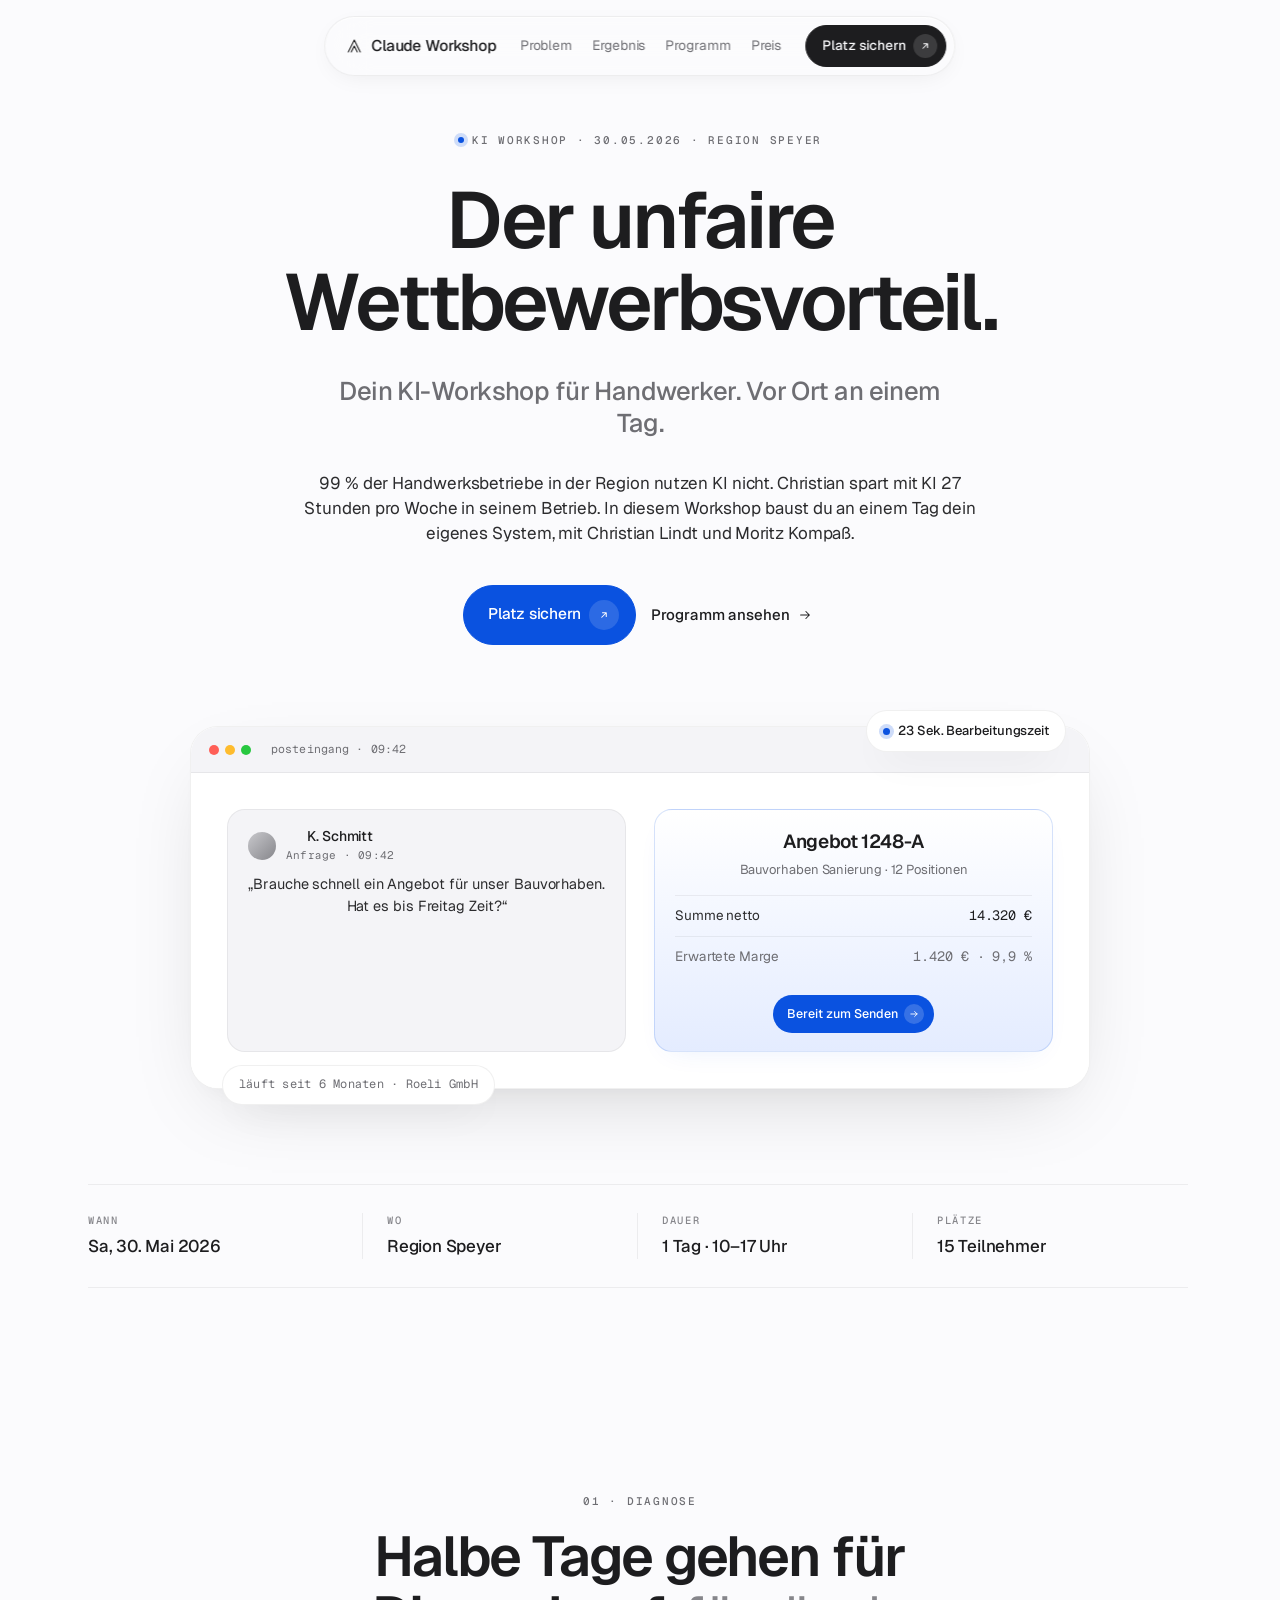
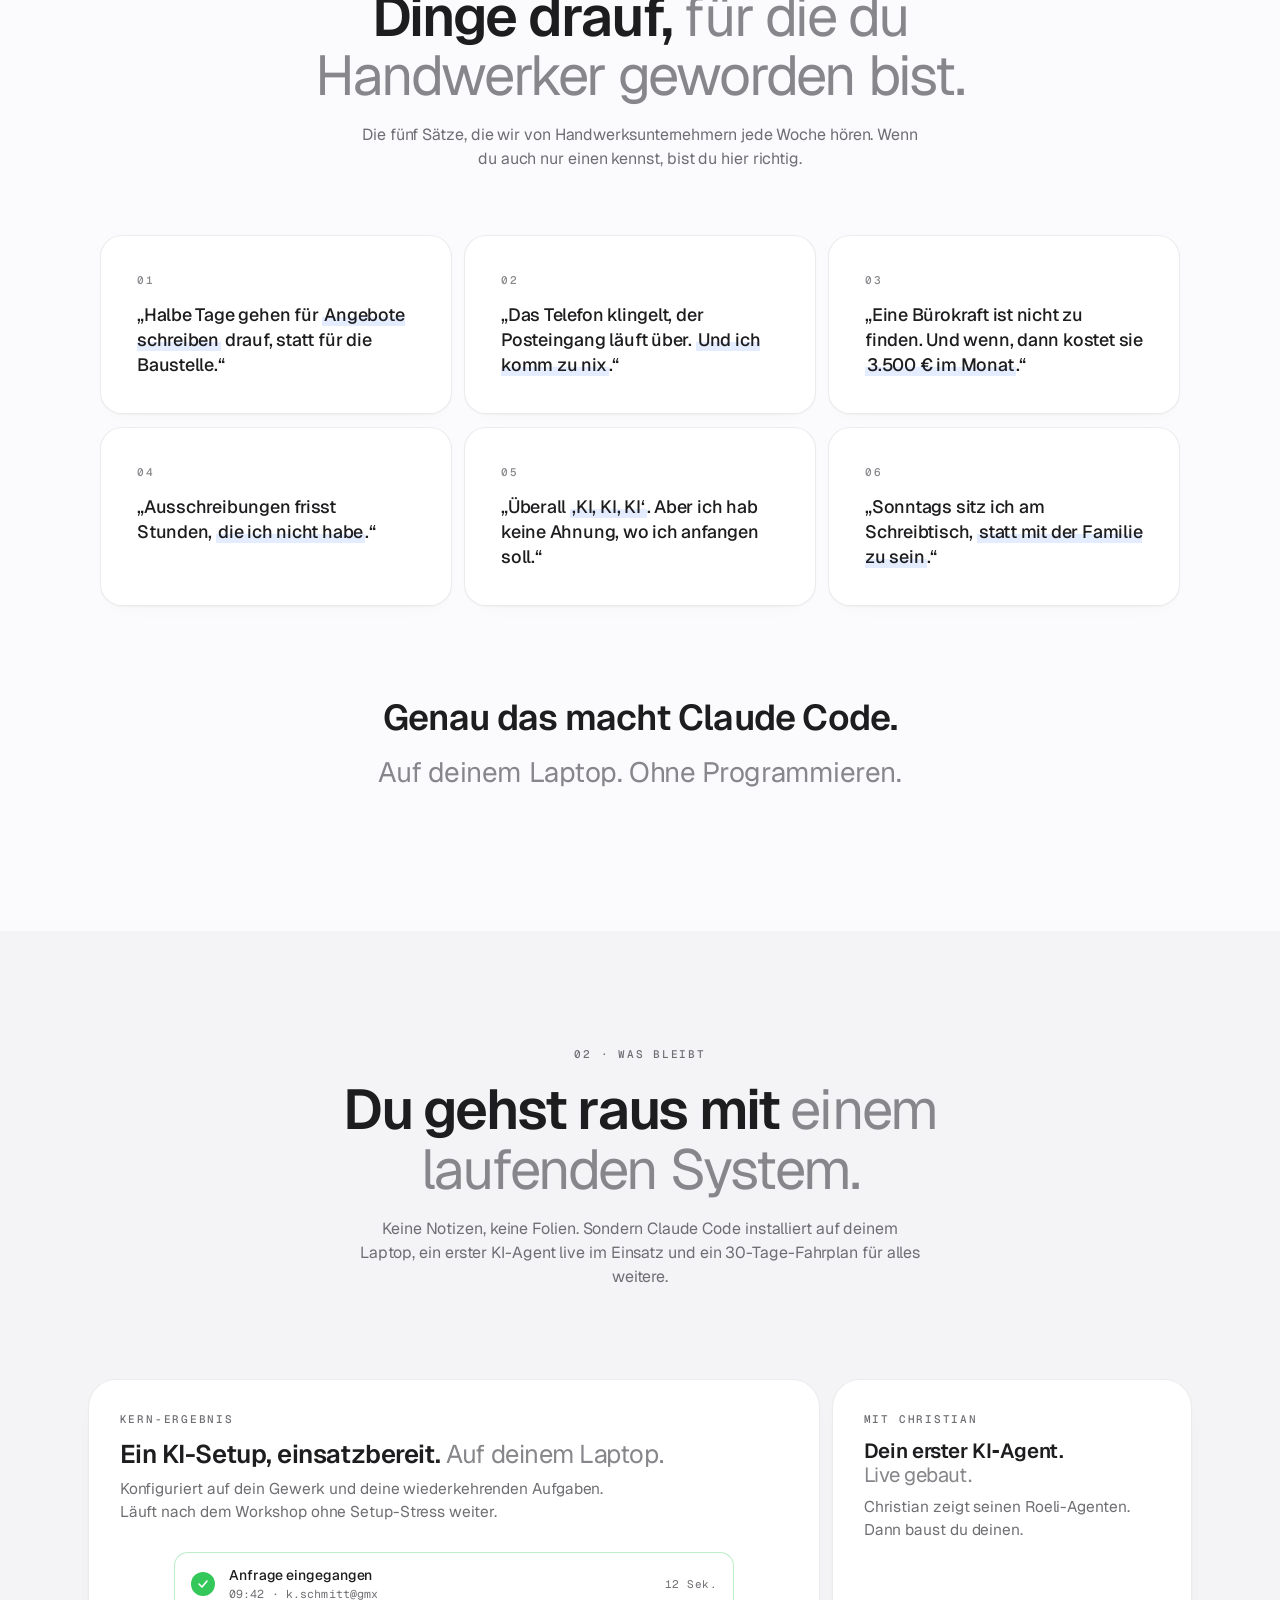
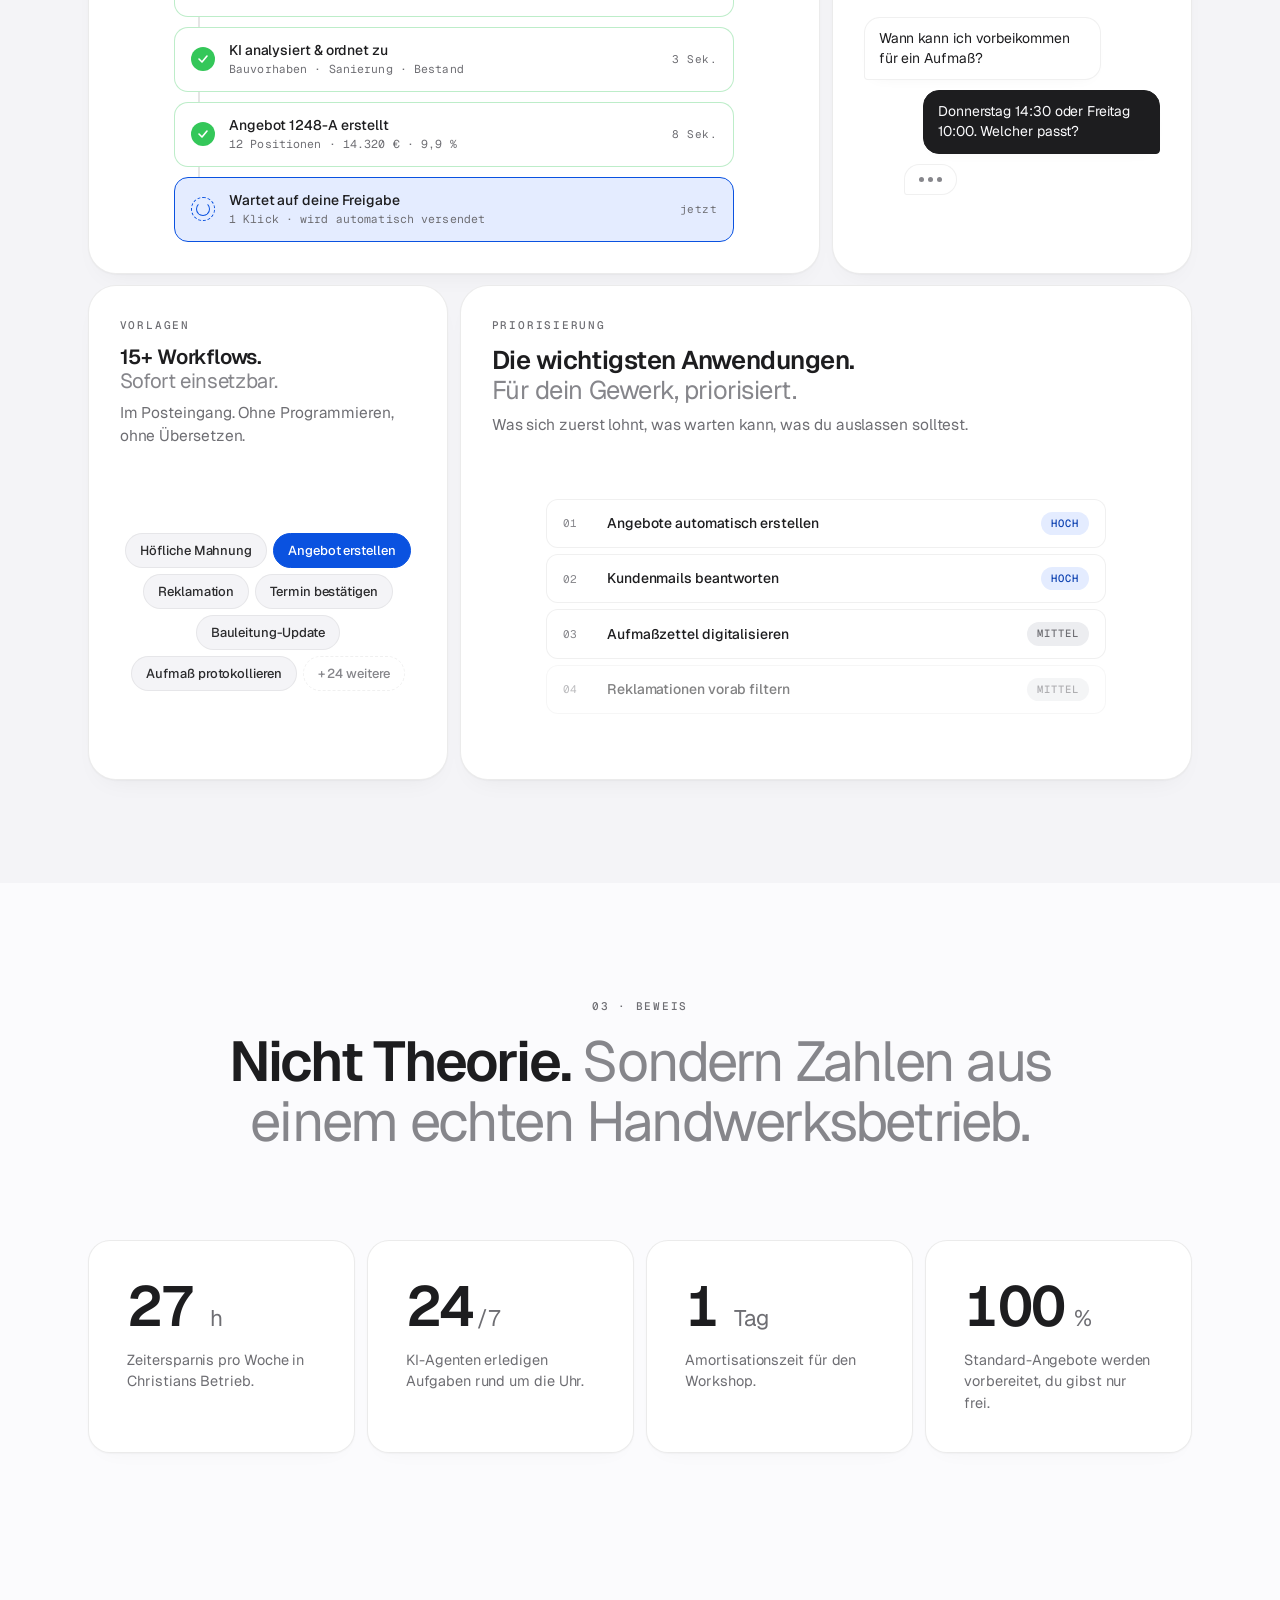
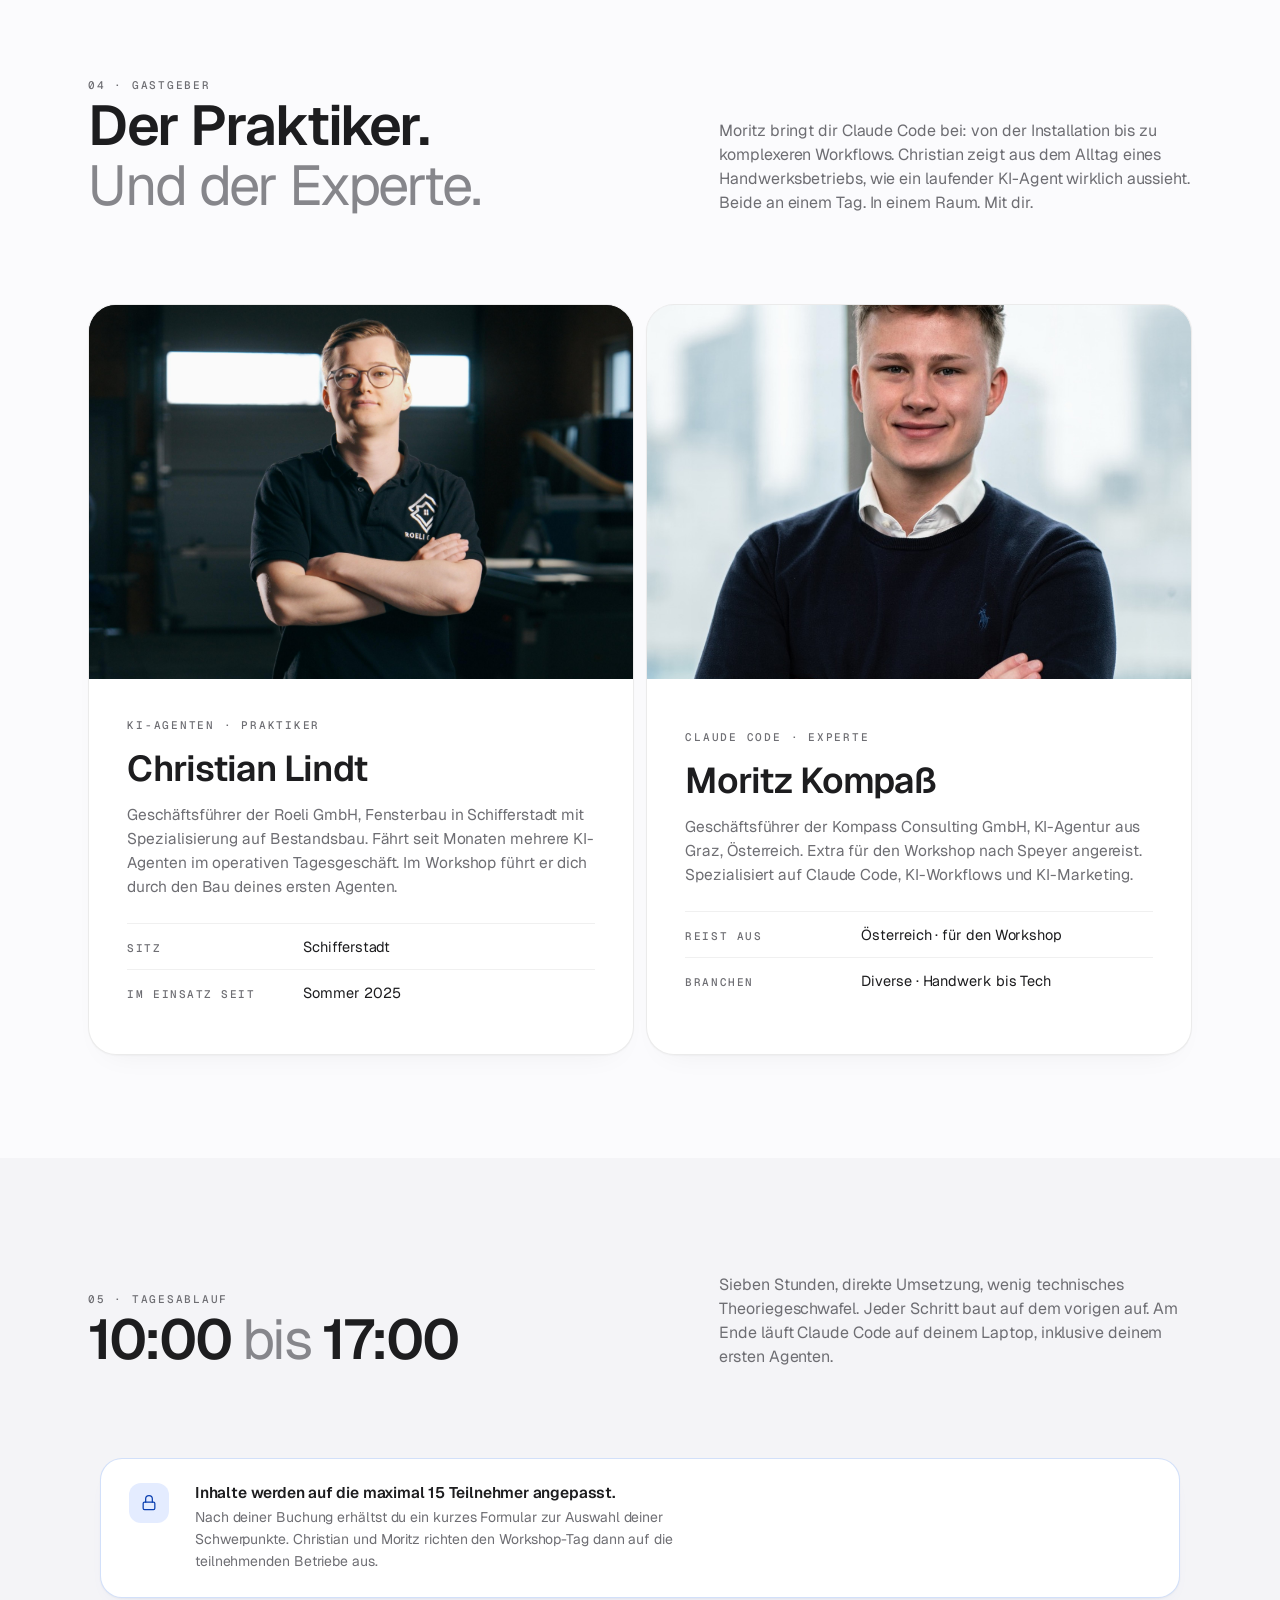
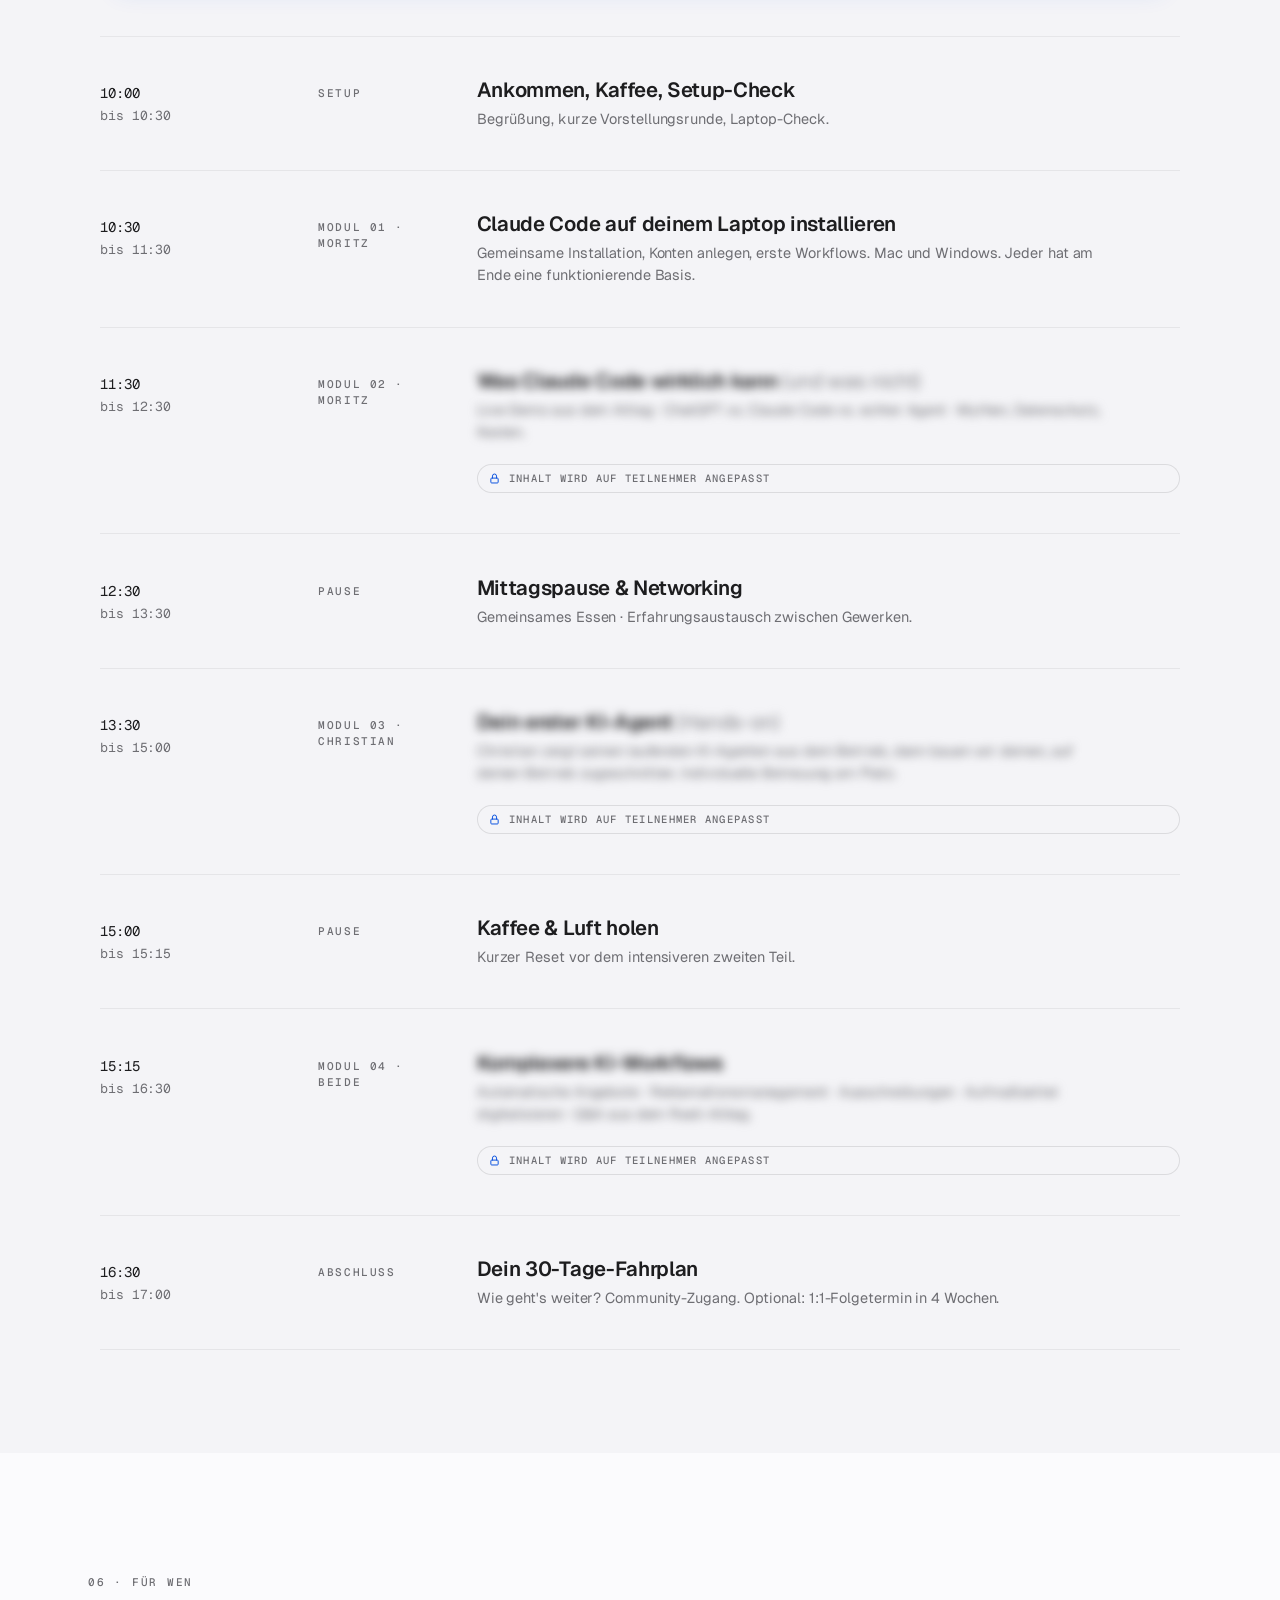
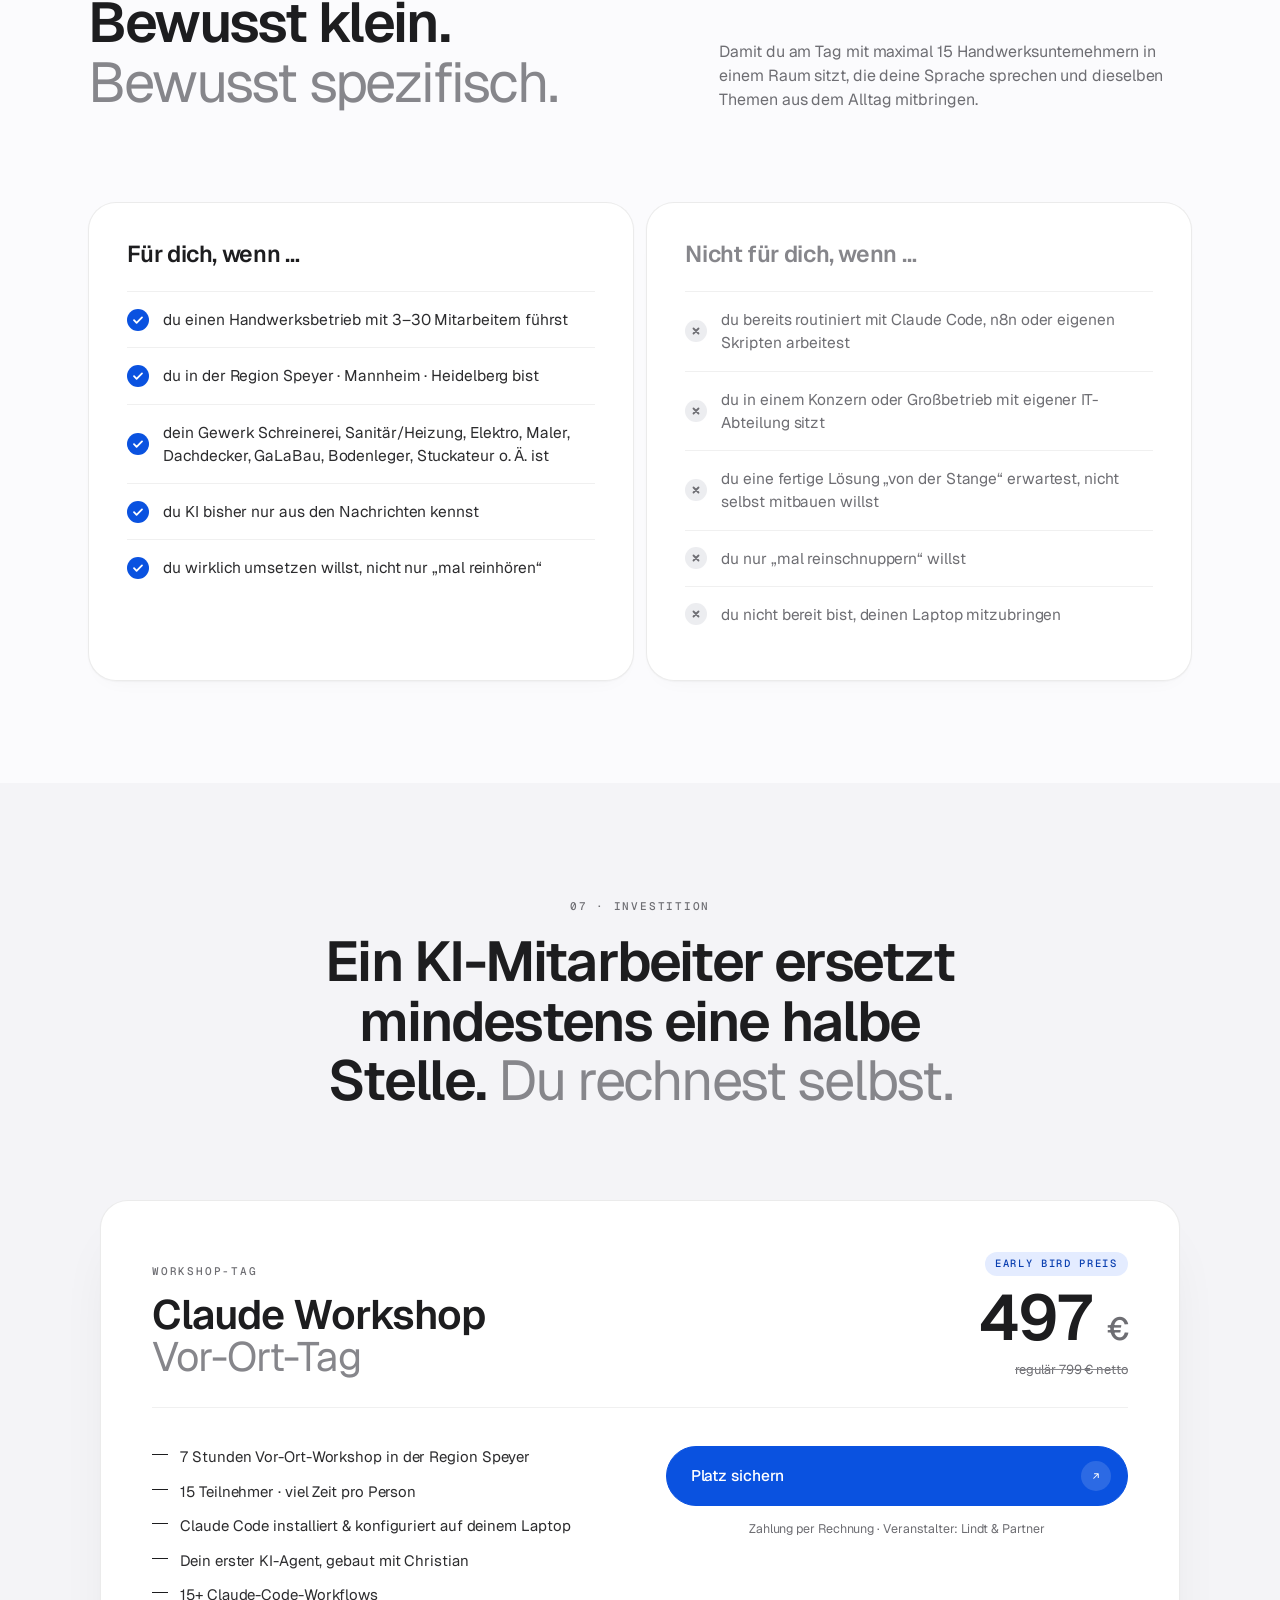
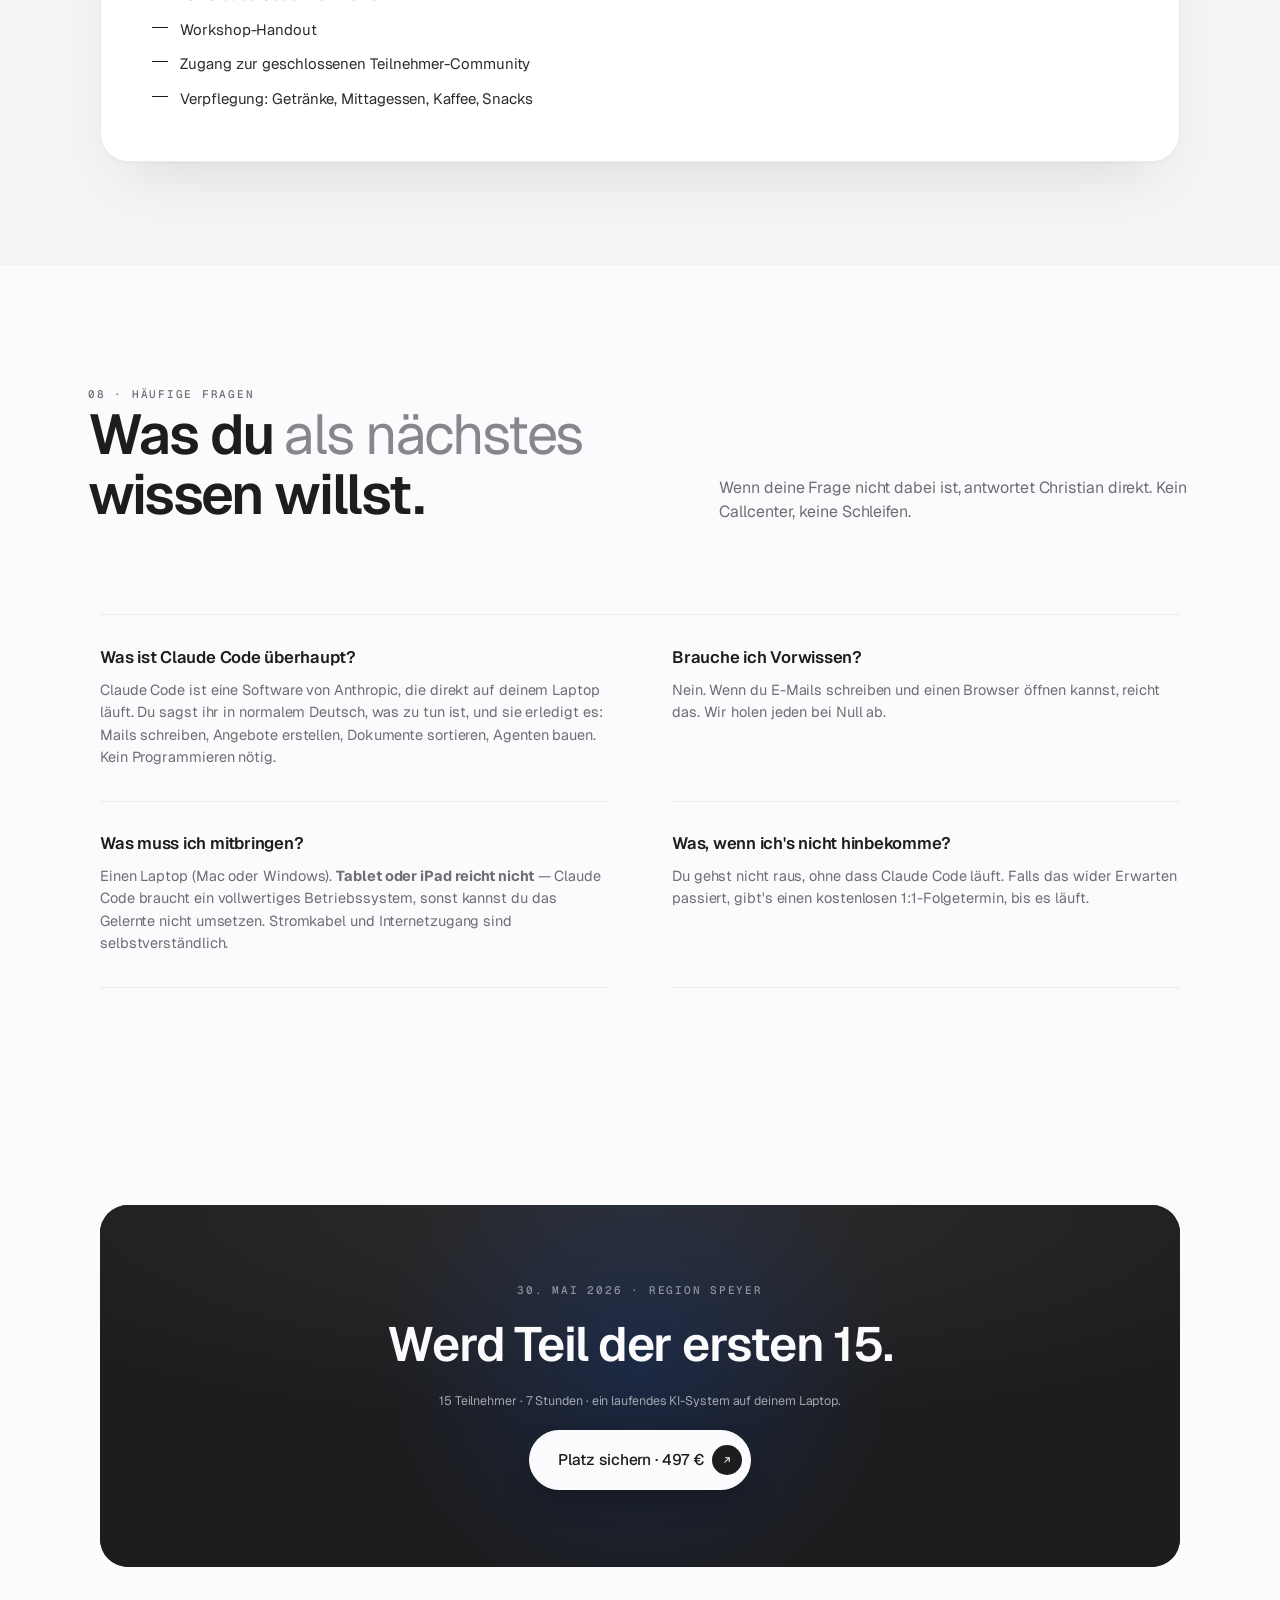
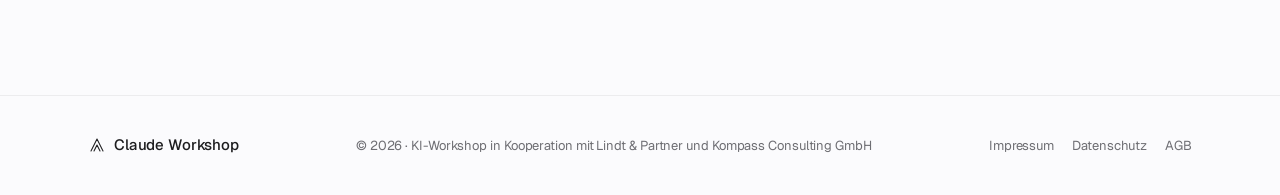
==== index.html @ b4de175d "Remove grey surface bg from bento art areas — all boxes fully white" ====
<!doctype html>
<html lang="de">
  <head>
    <meta charset="utf-8" />
    <meta name="viewport" content="width=device-width, initial-scale=1, viewport-fit=cover" />
    <title>Claude Workshop · Claude Code für Handwerker, vor Ort an einem Tag</title>
    <meta
      name="description"
      content="Der Claude Code Workshop für Handwerksunternehmer in der Region Speyer. Mit Christian Lindt (KI-Agenten im laufenden Betrieb) und Moritz Kompaß. Du installierst Claude Code, lernst die Workflows und baust deinen ersten KI-Agenten."
    />
    <meta name="theme-color" content="#FBFBFD" />
    <link rel="canonical" href="https://claude-workshop.de/" />

    <!-- Open Graph -->
    <meta property="og:type" content="website" />
    <meta property="og:url" content="https://claude-workshop.de/" />
    <meta property="og:title" content="Claude Workshop · Claude Code für Handwerker" />
    <meta property="og:description" content="Der Vor-Ort Claude Code Workshop für Handwerksunternehmer in der Region Speyer. Du gehst raus mit einem laufenden KI-System und deinem ersten Agenten." />
    <meta property="og:locale" content="de_DE" />
    <meta name="twitter:card" content="summary_large_image" />
    <link rel="preconnect" href="https://fonts.googleapis.com" />
    <link rel="preconnect" href="https://fonts.gstatic.com" crossorigin />
    <link
      href="https://fonts.googleapis.com/css2?family=Geist:wght@300;400;500;600;700&family=Geist+Mono:wght@400;500&display=swap"
      rel="stylesheet"
    />
    <link rel="stylesheet" href="styles.css" />
  </head>
  <body>
    <a class="skip" href="#main">Zum Inhalt springen</a>

    <header class="nav" id="nav">
      <a class="nav__brand" href="#top" aria-label="Claude Workshop – Startseite">
        <svg class="nav__mark" viewBox="0 0 24 24" fill="none" aria-hidden="true">
          <path d="M4 20L12 4l8 16M8 20l4-8 4 8" stroke="currentColor" stroke-width="1.4" stroke-linecap="round" stroke-linejoin="round"/>
        </svg>
        <span>Claude Workshop</span>
      </a>
      <nav class="nav__links" aria-label="Hauptnavigation">
        <a href="#problem">Problem</a>
        <a href="#ergebnis">Ergebnis</a>
        <a href="#programm">Programm</a>
        <a href="#preis">Preis</a>
      </nav>
      <a href="/buchung" class="btn btn--pill">
        <span>Platz sichern</span>
        <span class="btn__icon" aria-hidden="true">
          <svg viewBox="0 0 16 16" fill="none"><path d="M5 11l6-6M6 5h5v5" stroke="currentColor" stroke-width="1.4" stroke-linecap="round" stroke-linejoin="round"/></svg>
        </span>
      </a>
    </header>

    <main id="main">
      <!-- ============================================================
           HERO · Apple-style centered + product mockup below
           ============================================================ -->
      <section class="hero" id="top">
        <div class="hero__inner">
          <div class="hero__copy">
            <span class="eyebrow">
              <span class="eyebrow__dot" aria-hidden="true"></span>
              KI Workshop · 30.05.2026 · Region Speyer
            </span>

            <h1 class="hero__headline">
              <span class="hero__line">Der unfaire</span>
              <span class="hero__line">Wettbewerbsvorteil.</span>
            </h1>

            <p class="hero__subhead">Dein KI-Workshop für Handwerker. Vor Ort an einem Tag.</p>

            <p class="hero__lead">
              99&nbsp;% der Handwerksbetriebe in der Region nutzen KI nicht. Christian spart mit
              KI 27 Stunden pro Woche in seinem Betrieb. In diesem Workshop baust du an einem Tag
              dein eigenes System, mit Christian Lindt und Moritz Kompaß.
            </p>

            <div class="hero__cta">
              <a href="/buchung" class="btn btn--pill btn--lg btn--solid">
                <span>Platz sichern</span>
                <span class="btn__icon" aria-hidden="true">
                  <svg viewBox="0 0 16 16" fill="none"><path d="M5 11l6-6M6 5h5v5" stroke="currentColor" stroke-width="1.4" stroke-linecap="round" stroke-linejoin="round"/></svg>
                </span>
              </a>
              <a href="#programm" class="btn btn--text">
                Programm ansehen
                <svg viewBox="0 0 16 16" fill="none" aria-hidden="true"><path d="M3 8h10M9 4l4 4-4 4" stroke="currentColor" stroke-width="1.2" stroke-linecap="round" stroke-linejoin="round"/></svg>
              </a>
            </div>
          </div>

          <aside class="hero__aside" aria-hidden="true">
            <div class="hero__visual">
              <div class="hero__visual-bezel">
                <div class="hero__visual-core">
                  <div class="demo">
                    <div class="demo__head">
                      <span class="demo__dot"></span>
                      <span class="demo__dot"></span>
                      <span class="demo__dot"></span>
                      <span class="demo__url">posteingang · 09:42</span>
                    </div>
                    <div class="demo__body">
                      <div class="demo__msg demo__msg--in">
                        <div class="demo__sender">
                          <div class="demo__avatar"></div>
                          <div>
                            <p class="demo__name">K. Schmitt</p>
                            <p class="demo__meta">Anfrage · 09:42</p>
                          </div>
                        </div>
                        <p class="demo__text">„Brauche schnell ein Angebot für unser Bauvorhaben. Hat es bis Freitag Zeit?“</p>
                      </div>

                      <div class="demo__msg demo__msg--out">
                        <p class="demo__title">Angebot 1248-A</p>
                        <p class="demo__sub">Bauvorhaben Sanierung · 12 Positionen</p>
                        <div class="demo__row">
                          <span>Summe netto</span>
                          <span class="demo__row-val">14.320 €</span>
                        </div>
                        <div class="demo__row demo__row--muted">
                          <span>Erwartete Marge</span>
                          <span class="demo__row-val">1.420 € · 9,9 %</span>
                        </div>
                        <button class="demo__send" type="button" tabindex="-1">
                          <span>Bereit zum Senden</span>
                          <span class="btn__icon btn__icon--mini">
                            <svg viewBox="0 0 16 16" fill="none"><path d="M3 8h10M9 4l4 4-4 4" stroke="currentColor" stroke-width="1.4" stroke-linecap="round" stroke-linejoin="round"/></svg>
                          </span>
                        </button>
                      </div>
                    </div>
                  </div>
                </div>
              </div>

              <div class="hero__chip hero__chip--a">
                <span class="hero__chip-pulse" aria-hidden="true"></span>
                23 Sek. Bearbeitungszeit
              </div>
              <div class="hero__chip hero__chip--b">
                läuft seit 6 Monaten · Roeli GmbH
              </div>
            </div>
          </aside>

          <div class="hero__meta">
            <div class="hero__meta-item">
              <p class="hero__meta-label">Wann</p>
              <p class="hero__meta-val">Sa, 30. Mai 2026</p>
            </div>
            <div class="hero__meta-item">
              <p class="hero__meta-label">Wo</p>
              <p class="hero__meta-val">Region Speyer</p>
            </div>
            <div class="hero__meta-item">
              <p class="hero__meta-label">Dauer</p>
              <p class="hero__meta-val">1 Tag · 10–17 Uhr</p>
            </div>
            <div class="hero__meta-item">
              <p class="hero__meta-label">Plätze</p>
              <p class="hero__meta-val">15 Teilnehmer</p>
            </div>
          </div>
        </div>
      </section>

      <!-- ============================================================
           PROBLEM
           ============================================================ -->
      <section class="problem" id="problem">
        <div class="container">
          <header class="section-head">
            <span class="eyebrow">01 · Diagnose</span>
            <h2 class="section-title section-title--center">
              Halbe Tage gehen für Dinge drauf, <em>für die du Handwerker geworden bist.</em>
            </h2>
            <p class="section-lead">
              Die fünf Sätze, die wir von Handwerksunternehmern jede Woche hören.
              Wenn du auch nur einen kennst, bist du hier richtig.
            </p>
          </header>

          <ol class="quotes" role="list">
            <li class="quote">
              <span class="quote__num">01</span>
              <p>„Halbe Tage gehen für <em>Angebote schreiben</em> drauf, statt für die Baustelle.“</p>
            </li>
            <li class="quote">
              <span class="quote__num">02</span>
              <p>„Das Telefon klingelt, der Posteingang läuft über. <em>Und ich komm zu nix</em>.“</p>
            </li>
            <li class="quote">
              <span class="quote__num">03</span>
              <p>„Eine Bürokraft ist nicht zu finden. Und wenn, dann kostet sie <em>3.500&nbsp;€ im Monat</em>.“</p>
            </li>
            <li class="quote">
              <span class="quote__num">04</span>
              <p>„Ausschreibungen frisst Stunden, <em>die ich nicht habe</em>.“</p>
            </li>
            <li class="quote">
              <span class="quote__num">05</span>
              <p>„Überall <em>‚KI, KI, KI‘</em>. Aber ich hab keine Ahnung, wo ich anfangen soll.“</p>
            </li>
            <li class="quote">
              <span class="quote__num">06</span>
              <p>„Sonntags sitz ich am Schreibtisch, <em>statt mit der Familie zu sein</em>.“</p>
            </li>
          </ol>

          <p class="problem__bridge">
            Genau das macht Claude Code. <em>Auf deinem Laptop. Ohne Programmieren.</em>
          </p>
        </div>
      </section>

      <!-- ============================================================
           BENTO · Was bleibt
           ============================================================ -->
      <section class="ergebnis" id="ergebnis">
        <div class="container">
          <header class="section-head">
            <span class="eyebrow">02 · Was bleibt</span>
            <h2 class="section-title section-title--center">
              Du gehst raus mit <em>einem laufenden System.</em>
            </h2>
            <p class="section-lead">
              Keine Notizen, keine Folien. Sondern Claude Code installiert auf deinem Laptop,
              ein erster KI-Agent live im Einsatz und ein 30-Tage-Fahrplan für alles weitere.
            </p>
          </header>

          <div class="bento">

            <!-- A · Feature wide -->
            <article class="bento__card bento__a">
              <div class="bento__copy">
                <span class="eyebrow eyebrow--card">Kern-Ergebnis</span>
                <h3 class="bento__h">Ein KI-Setup, einsatzbereit. <em>Auf deinem Laptop.</em></h3>
                <p class="bento__p">Konfiguriert auf dein Gewerk und deine wiederkehrenden Aufgaben. Läuft nach dem Workshop ohne Setup-Stress weiter.</p>
              </div>
              <div class="bento__art">
                <div class="mock-flow">
                  <div class="mock-flow__step is-done">
                    <span class="mock-flow__check"><svg viewBox="0 0 12 12" fill="none"><path d="M2 6l3 3 5-6" stroke="currentColor" stroke-width="1.6" stroke-linecap="round" stroke-linejoin="round"/></svg></span>
                    <div>
                      <p>Anfrage eingegangen</p>
                      <span>09:42 · k.schmitt@gmx</span>
                    </div>
                    <span class="mock-flow__time">12 Sek.</span>
                  </div>
                  <div class="mock-flow__rail"></div>
                  <div class="mock-flow__step is-done">
                    <span class="mock-flow__check"><svg viewBox="0 0 12 12" fill="none"><path d="M2 6l3 3 5-6" stroke="currentColor" stroke-width="1.6" stroke-linecap="round" stroke-linejoin="round"/></svg></span>
                    <div>
                      <p>KI analysiert &amp; ordnet zu</p>
                      <span>Bauvorhaben · Sanierung · Bestand</span>
                    </div>
                    <span class="mock-flow__time">3 Sek.</span>
                  </div>
                  <div class="mock-flow__rail"></div>
                  <div class="mock-flow__step is-done">
                    <span class="mock-flow__check"><svg viewBox="0 0 12 12" fill="none"><path d="M2 6l3 3 5-6" stroke="currentColor" stroke-width="1.6" stroke-linecap="round" stroke-linejoin="round"/></svg></span>
                    <div>
                      <p>Angebot 1248-A erstellt</p>
                      <span>12 Positionen · 14.320 € · 9,9 %</span>
                    </div>
                    <span class="mock-flow__time">8 Sek.</span>
                  </div>
                  <div class="mock-flow__rail"></div>
                  <div class="mock-flow__step is-active">
                    <span class="mock-flow__spin"></span>
                    <div>
                      <p>Wartet auf deine Freigabe</p>
                      <span>1 Klick · wird automatisch versendet</span>
                    </div>
                    <span class="mock-flow__time">jetzt</span>
                  </div>
                </div>
              </div>
            </article>

            <!-- B · KI-Agent (Christians Part) -->
            <article class="bento__card bento__b">
              <div class="bento__copy">
                <span class="eyebrow eyebrow--card">Mit Christian</span>
                <h3 class="bento__h">Dein erster KI&#8209;Agent. <em>Live gebaut.</em></h3>
                <p class="bento__p">Christian zeigt seinen Roeli-Agenten. Dann baust du deinen.</p>
              </div>
              <div class="bento__art">
                <div class="mock-chat">
                  <div class="mock-chat__msg mock-chat__msg--in">
                    <div class="mock-chat__bubble">Wann kann ich vorbeikommen für ein Aufmaß?</div>
                  </div>
                  <div class="mock-chat__msg mock-chat__msg--out">
                    <div class="mock-chat__bubble mock-chat__bubble--out">Donnerstag 14:30 oder Freitag 10:00. Welcher passt?</div>
                  </div>
                  <div class="mock-chat__typing"><span></span><span></span><span></span></div>
                </div>
              </div>
            </article>

            <!-- C · Workflow library -->
            <article class="bento__card bento__c">
              <div class="bento__copy">
                <span class="eyebrow eyebrow--card">Vorlagen</span>
                <h3 class="bento__h">15+ Workflows. <em>Sofort einsetzbar.</em></h3>
                <p class="bento__p">Im Posteingang. Ohne Programmieren, ohne Übersetzen.</p>
              </div>
              <div class="bento__art">
                <div class="chips">
                  <span class="chip">Höfliche Mahnung</span>
                  <span class="chip chip--active">Angebot erstellen</span>
                  <span class="chip">Reklamation</span>
                  <span class="chip">Termin bestätigen</span>
                  <span class="chip">Bauleitung-Update</span>
                  <span class="chip">Aufmaß protokollieren</span>
                  <span class="chip chip--muted">+ 24 weitere</span>
                </div>
              </div>
            </article>

            <!-- D · Priority list wide -->
            <article class="bento__card bento__d">
              <div class="bento__copy">
                <span class="eyebrow eyebrow--card">Priorisierung</span>
                <h3 class="bento__h">Die wichtigsten Anwendungen. <em>Für dein Gewerk, priorisiert.</em></h3>
                <p class="bento__p">Was sich zuerst lohnt, was warten kann, was du auslassen solltest.</p>
              </div>
              <div class="bento__art">
                <ol class="ranking">
                  <li><span class="ranking__rank">01</span><span>Angebote automatisch erstellen</span><span class="tag tag--high">Hoch</span></li>
                  <li><span class="ranking__rank">02</span><span>Kundenmails beantworten</span><span class="tag tag--high">Hoch</span></li>
                  <li><span class="ranking__rank">03</span><span>Aufmaßzettel digitalisieren</span><span class="tag tag--mid">Mittel</span></li>
                  <li class="is-muted"><span class="ranking__rank">04</span><span>Reklamationen vorab filtern</span><span class="tag tag--mid">Mittel</span></li>
                </ol>
              </div>
            </article>
          </div>
        </div>
      </section>

      <!-- ============================================================
           PROOF · stats
           ============================================================ -->
      <section class="proof">
        <div class="container">
          <header class="section-head">
            <span class="eyebrow">03 · Beweis</span>
            <h2 class="section-title section-title--center">
              Nicht Theorie. <em>Sondern Zahlen aus einem echten Handwerksbetrieb.</em>
            </h2>
          </header>
          <div class="proof__grid">
            <div class="proof__stat">
              <p class="proof__num"><span data-count="27">27</span> <small>h</small></p>
              <p class="proof__label">Zeitersparnis pro Woche in Christians Betrieb.</p>
            </div>
            <div class="proof__stat">
              <p class="proof__num">24<small>/7</small></p>
              <p class="proof__label">KI-Agenten erledigen Aufgaben rund um die Uhr.</p>
            </div>
            <div class="proof__stat">
              <p class="proof__num"><span data-count="1">1</span> <small>Tag</small></p>
              <p class="proof__label">Amortisationszeit für den Workshop.</p>
            </div>
            <div class="proof__stat">
              <p class="proof__num"><span data-count="100">100</span><small> %</small></p>
              <p class="proof__label">Standard-Angebote werden vorbereitet, du gibst nur frei.</p>
            </div>
          </div>
        </div>
      </section>

      <!-- ============================================================
           HOSTS
           ============================================================ -->
      <section class="hosts" id="gastgeber">
        <div class="container">
          <header class="section-head section-head--split">
            <div>
              <span class="eyebrow">04 · Gastgeber</span>
              <h2 class="section-title">Der Praktiker. <em>Und der Experte.</em></h2>
            </div>
            <p class="section-lead">
              Moritz bringt dir Claude Code bei: von der Installation bis zu komplexeren Workflows.
              Christian zeigt aus dem Alltag eines Handwerksbetriebs, wie ein laufender KI-Agent wirklich aussieht.
              Beide an einem Tag. In einem Raum. Mit dir.
            </p>
          </header>

          <div class="hosts__grid">
            <article class="host">
              <div class="host__portrait">
                <div class="host__portrait-art host__portrait-art--lindt" aria-hidden="true"></div>
              </div>
              <div class="host__body">
                <p class="host__role">KI-Agenten · Praktiker</p>
                <h3 class="host__name">Christian Lindt</h3>
                <p class="host__bio">
                  Geschäftsführer der Roeli GmbH, Fensterbau in Schifferstadt mit
                  Spezialisierung auf Bestandsbau. Fährt seit Monaten mehrere KI-Agenten
                  im operativen Tagesgeschäft. Im Workshop führt er dich durch den
                  Bau deines ersten Agenten.
                </p>
                <dl class="host__facts">
                  <div><dt>Sitz</dt><dd>Schifferstadt</dd></div>
                  <div><dt>Im Einsatz seit</dt><dd>Sommer 2025</dd></div>
                </dl>
              </div>
            </article>

            <article class="host">
              <div class="host__portrait">
                <div class="host__portrait-art host__portrait-art--kompass" aria-hidden="true"></div>
              </div>
              <div class="host__body">
                <p class="host__role">Claude Code · Experte</p>
                <h3 class="host__name">Moritz Kompaß</h3>
                <p class="host__bio">
                  Geschäftsführer der Kompass Consulting GmbH, KI-Agentur aus Graz, Österreich.
                  Extra für den Workshop nach Speyer angereist. Spezialisiert auf Claude Code,
                  KI-Workflows und KI-Marketing.
                </p>
                <dl class="host__facts">
                  <div><dt>Reist aus</dt><dd>Österreich · für den Workshop</dd></div>
                  <div><dt>Branchen</dt><dd>Diverse · Handwerk bis Tech</dd></div>
                </dl>
              </div>
            </article>
          </div>
        </div>
      </section>

      <!-- ============================================================
           SCHEDULE
           ============================================================ -->
      <section class="schedule" id="programm">
        <div class="container">
          <header class="section-head section-head--split">
            <div>
              <span class="eyebrow">05 · Tagesablauf</span>
              <h2 class="section-title">10:00 <em>bis</em> 17:00</h2>
            </div>
            <p class="section-lead">
              Sieben Stunden, direkte Umsetzung, wenig technisches Theoriegeschwafel.
              Jeder Schritt baut auf dem vorigen auf. Am Ende läuft Claude Code
              auf deinem Laptop, inklusive deinem ersten Agenten.
            </p>
          </header>

          <div class="schedule__notice">
            <span class="schedule__notice-icon" aria-hidden="true">
              <svg viewBox="0 0 24 24" fill="none"><rect x="5" y="11" width="14" height="9" rx="1.6" stroke="currentColor" stroke-width="1.5"/><path d="M8 11V7a4 4 0 0 1 8 0v4" stroke="currentColor" stroke-width="1.5" stroke-linecap="round"/></svg>
            </span>
            <div>
              <p class="schedule__notice-title">Inhalte werden auf die maximal 15 Teilnehmer angepasst.</p>
              <p class="schedule__notice-text">
                Nach deiner Buchung erhältst du ein kurzes Formular zur Auswahl deiner Schwerpunkte.
                Christian und Moritz richten den Workshop-Tag dann auf die teilnehmenden Betriebe aus.
              </p>
            </div>
          </div>

          <ol class="timeline">
            <li class="timeline__row">
              <span class="timeline__time"><span class="num">10:00</span><span class="num num--end">bis 10:30</span></span>
              <span class="timeline__tag">Setup</span>
              <div>
                <h3>Ankommen, Kaffee, Setup-Check</h3>
                <p>Begrüßung, kurze Vorstellungsrunde, Laptop-Check.</p>
              </div>
            </li>
            <li class="timeline__row">
              <span class="timeline__time"><span class="num">10:30</span><span class="num num--end">bis 11:30</span></span>
              <span class="timeline__tag">Modul 01 · Moritz</span>
              <div>
                <h3>Claude Code auf deinem Laptop installieren</h3>
                <p>Gemeinsame Installation, Konten anlegen, erste Workflows. Mac und Windows. Jeder hat am Ende eine funktionierende Basis.</p>
              </div>
            </li>
            <li class="timeline__row timeline__row--locked">
              <span class="timeline__time"><span class="num">11:30</span><span class="num num--end">bis 12:30</span></span>
              <span class="timeline__tag">Modul 02 · Moritz</span>
              <div>
                <h3>Was Claude Code wirklich kann <em>(und was nicht)</em></h3>
                <p>Live-Demo aus dem Alltag · ChatGPT vs. Claude Code vs. echter Agent · Mythen, Datenschutz, Kosten.</p>
                <span class="timeline__lock" aria-hidden="true">
                  <svg viewBox="0 0 16 16" fill="none"><rect x="3.5" y="7.5" width="9" height="6" rx="1" stroke="currentColor" stroke-width="1.2"/><path d="M5.5 7.5V5a2.5 2.5 0 0 1 5 0v2.5" stroke="currentColor" stroke-width="1.2" stroke-linecap="round"/></svg>
                  Inhalt wird auf Teilnehmer angepasst
                </span>
              </div>
            </li>
            <li class="timeline__row timeline__row--break">
              <span class="timeline__time"><span class="num">12:30</span><span class="num num--end">bis 13:30</span></span>
              <span class="timeline__tag">Pause</span>
              <div>
                <h3>Mittagspause &amp; Networking</h3>
                <p>Gemeinsames Essen · Erfahrungsaustausch zwischen Gewerken.</p>
              </div>
            </li>
            <li class="timeline__row timeline__row--locked">
              <span class="timeline__time"><span class="num">13:30</span><span class="num num--end">bis 15:00</span></span>
              <span class="timeline__tag">Modul 03 · Christian</span>
              <div>
                <h3>Dein erster KI-Agent <em>(Hands-on)</em></h3>
                <p>Christian zeigt seinen laufenden KI-Agenten aus dem Betrieb, dann bauen wir deinen, auf deinen Betrieb zugeschnitten. Individuelle Betreuung am Platz.</p>
                <span class="timeline__lock" aria-hidden="true">
                  <svg viewBox="0 0 16 16" fill="none"><rect x="3.5" y="7.5" width="9" height="6" rx="1" stroke="currentColor" stroke-width="1.2"/><path d="M5.5 7.5V5a2.5 2.5 0 0 1 5 0v2.5" stroke="currentColor" stroke-width="1.2" stroke-linecap="round"/></svg>
                  Inhalt wird auf Teilnehmer angepasst
                </span>
              </div>
            </li>
            <li class="timeline__row timeline__row--break">
              <span class="timeline__time"><span class="num">15:00</span><span class="num num--end">bis 15:15</span></span>
              <span class="timeline__tag">Pause</span>
              <div>
                <h3>Kaffee &amp; Luft holen</h3>
                <p>Kurzer Reset vor dem intensiveren zweiten Teil.</p>
              </div>
            </li>
            <li class="timeline__row timeline__row--locked">
              <span class="timeline__time"><span class="num">15:15</span><span class="num num--end">bis 16:30</span></span>
              <span class="timeline__tag">Modul 04 · Beide</span>
              <div>
                <h3>Komplexere KI-Workflows</h3>
                <p>Automatische Angebote · Reklamationsmanagement · Ausschreibungen · Aufmaßzettel digitalisieren · Q&amp;A aus dem Roeli-Alltag.</p>
                <span class="timeline__lock" aria-hidden="true">
                  <svg viewBox="0 0 16 16" fill="none"><rect x="3.5" y="7.5" width="9" height="6" rx="1" stroke="currentColor" stroke-width="1.2"/><path d="M5.5 7.5V5a2.5 2.5 0 0 1 5 0v2.5" stroke="currentColor" stroke-width="1.2" stroke-linecap="round"/></svg>
                  Inhalt wird auf Teilnehmer angepasst
                </span>
              </div>
            </li>
            <li class="timeline__row">
              <span class="timeline__time"><span class="num">16:30</span><span class="num num--end">bis 17:00</span></span>
              <span class="timeline__tag">Abschluss</span>
              <div>
                <h3>Dein 30-Tage-Fahrplan</h3>
                <p>Wie geht's weiter? Community-Zugang. Optional: 1:1-Folgetermin in 4 Wochen.</p>
              </div>
            </li>
          </ol>
        </div>
      </section>

      <!-- ============================================================
           AUDIENCE
           ============================================================ -->
      <section class="audience">
        <div class="container">
          <header class="section-head section-head--split">
            <div>
              <span class="eyebrow">06 · Für wen</span>
              <h2 class="section-title">Bewusst klein. <em>Bewusst spezifisch.</em></h2>
            </div>
            <p class="section-lead">
              Damit du am Tag mit maximal 15 Handwerksunternehmern in einem Raum sitzt, die deine Sprache
              sprechen und dieselben Themen aus dem Alltag mitbringen.
            </p>
          </header>

          <div class="audience__grid">
            <div class="audience__card">
              <span class="audience__label">Für dich, wenn …</span>
              <ul class="audience__list audience__list--check">
                <li>du einen Handwerksbetrieb mit 3–30 Mitarbeitern führst</li>
                <li>du in der Region Speyer · Mannheim · Heidelberg bist</li>
                <li>dein Gewerk Schreinerei, Sanitär/Heizung, Elektro, Maler, Dachdecker, GaLaBau, Bodenleger, Stuckateur o.&nbsp;Ä. ist</li>
                <li>du KI bisher nur aus den Nachrichten kennst</li>
                <li>du wirklich umsetzen willst, nicht nur „mal reinhören“</li>
              </ul>
            </div>
            <div class="audience__card audience__card--muted">
              <span class="audience__label audience__label--muted">Nicht für dich, wenn …</span>
              <ul class="audience__list audience__list--muted audience__list--cross">
                <li>du bereits routiniert mit Claude Code, n8n oder eigenen Skripten arbeitest</li>
                <li>du in einem Konzern oder Großbetrieb mit eigener IT-Abteilung sitzt</li>
                <li>du eine fertige Lösung „von der Stange“ erwartest, nicht selbst mitbauen willst</li>
                <li>du nur „mal reinschnuppern“ willst</li>
                <li>du nicht bereit bist, deinen Laptop mitzubringen</li>
              </ul>
            </div>
          </div>
        </div>
      </section>

      <!-- ============================================================
           PRICING
           ============================================================ -->
      <section class="pricing" id="preis">
        <div class="container">
          <header class="section-head">
            <span class="eyebrow">07 · Investition</span>
            <h2 class="section-title section-title--center">
              Ein KI-Mitarbeiter ersetzt mindestens eine halbe Stelle. <em>Du rechnest selbst.</em>
            </h2>
          </header>

          <div class="price" id="buchen">
            <div class="price__inner">
              <div class="price__top">
                <div>
                  <span class="eyebrow eyebrow--card">Workshop-Tag</span>
                  <h3 class="price__name">Claude Workshop <em>Vor-Ort-Tag</em></h3>
                </div>
                <div class="price__amount">
                  <span class="price__earlybird">Early Bird Preis</span>
                  <p class="price__num">497&thinsp;<small>€</small></p>
                  <span class="price__reg">regulär 799&thinsp;€ netto</span>
                </div>
              </div>

              <div class="price__split">
                <ul class="price__list">
                  <li>7 Stunden Vor-Ort-Workshop in der Region Speyer</li>
                  <li>15 Teilnehmer · viel Zeit pro Person</li>
                  <li>Claude Code installiert &amp; konfiguriert auf deinem Laptop</li>
                  <li>Dein erster KI-Agent, gebaut mit Christian</li>
                  <li>15+ Claude-Code-Workflows</li>
                  <li>Workshop-Handout</li>
                  <li>Zugang zur geschlossenen Teilnehmer-Community</li>
                  <li>Verpflegung: Getränke, Mittagessen, Kaffee, Snacks</li>
                </ul>

                <div class="price__cta">
                  <a href="/buchung" class="btn btn--pill btn--lg btn--solid btn--block">
                    <span>Platz sichern</span>
                    <span class="btn__icon" aria-hidden="true">
                      <svg viewBox="0 0 16 16" fill="none"><path d="M5 11l6-6M6 5h5v5" stroke="currentColor" stroke-width="1.4" stroke-linecap="round" stroke-linejoin="round"/></svg>
                    </span>
                  </a>
                  <p class="price__trust">Zahlung per Rechnung · Veranstalter: Lindt &amp; Partner</p>
                </div>
              </div>
            </div>
          </div>
        </div>
      </section>

      <!-- ============================================================
           FAQ
           ============================================================ -->
      <section class="faq" id="faq">
        <div class="container">
          <header class="section-head section-head--split">
            <div>
              <span class="eyebrow">08 · Häufige Fragen</span>
              <h2 class="section-title">Was du <em>als nächstes</em> wissen willst.</h2>
            </div>
            <p class="section-lead">
              Wenn deine Frage nicht dabei ist, antwortet Christian direkt.
              Kein Callcenter, keine Schleifen.
            </p>
          </header>

          <dl class="faq__grid">
            <div class="faq__item">
              <dt>Was ist Claude Code überhaupt?</dt>
              <dd>Claude Code ist eine Software von Anthropic, die direkt auf deinem Laptop läuft. Du sagst ihr in normalem Deutsch, was zu tun ist, und sie erledigt es: Mails schreiben, Angebote erstellen, Dokumente sortieren, Agenten bauen. Kein Programmieren nötig.</dd>
            </div>
            <div class="faq__item">
              <dt>Brauche ich Vorwissen?</dt>
              <dd>Nein. Wenn du E-Mails schreiben und einen Browser öffnen kannst, reicht das. Wir holen jeden bei Null ab.</dd>
            </div>
            <div class="faq__item">
              <dt>Was muss ich mitbringen?</dt>
              <dd>Einen Laptop (Mac oder Windows). <strong>Tablet oder iPad reicht nicht</strong> — Claude Code braucht ein vollwertiges Betriebssystem, sonst kannst du das Gelernte nicht umsetzen. Stromkabel und Internetzugang sind selbstverständlich.</dd>
            </div>
            <div class="faq__item">
              <dt>Was, wenn ich's nicht hinbekomme?</dt>
              <dd>Du gehst nicht raus, ohne dass Claude Code läuft. Falls das wider Erwarten passiert, gibt's einen kostenlosen 1:1-Folgetermin, bis es läuft.</dd>
            </div>
          </dl>
        </div>
      </section>

      <!-- ============================================================
           FINAL CTA
           ============================================================ -->
      <section class="cta" id="kontakt">
        <div class="container">
          <div class="cta__bezel">
            <div class="cta__inner cta__inner--center">
              <span class="eyebrow">30. Mai 2026 · Region Speyer</span>
              <h2 class="cta__headline">
                Werd Teil der ersten 15.
              </h2>
              <p class="cta__note cta__note--lead">15 Teilnehmer · 7 Stunden · ein laufendes KI-System auf deinem Laptop.</p>
              <a href="/buchung" class="btn btn--pill btn--lg btn--solid">
                <span>Platz sichern · 497 €</span>
                <span class="btn__icon" aria-hidden="true">
                  <svg viewBox="0 0 16 16" fill="none"><path d="M5 11l6-6M6 5h5v5" stroke="currentColor" stroke-width="1.4" stroke-linecap="round" stroke-linejoin="round"/></svg>
                </span>
              </a>
            </div>
          </div>
        </div>
      </section>
    </main>

    <footer class="footer">
      <div class="container footer__inner">
        <div class="footer__brand">
          <svg class="nav__mark" viewBox="0 0 24 24" fill="none" aria-hidden="true">
            <path d="M4 20L12 4l8 16M8 20l4-8 4 8" stroke="currentColor" stroke-width="1.4" stroke-linecap="round" stroke-linejoin="round"/>
          </svg>
          <span>Claude Workshop</span>
        </div>
        <p class="footer__copy">© 2026 · KI-Workshop in Kooperation mit Lindt &amp; Partner und Kompass Consulting GmbH</p>
        <nav class="footer__links" aria-label="Rechtliches">
          <a href="/impressum">Impressum</a>
          <a href="#">Datenschutz</a>
          <a href="#">AGB</a>
        </nav>
      </div>
    </footer>

    <script src="script.js"></script>
  </body>
</html>
---- styles.css ----
/* ============================================================
   Claude Workshop — Apple-tier monochrome
   No accent color. Hierarchy by weight, size, and tone.
   ============================================================ */

:root {
  /* Palette */
  --bg: #fbfbfd;
  --surface: #f4f4f7;
  --surface-2: #ecedf0;
  --card: #ffffff;
  --ink: #1d1d1f;
  --ink-2: #2c2c2e;
  --muted: #6e6e73;
  --muted-2: #86868b;
  --faint: #d2d2d7;
  --hairline: rgba(0, 0, 0, 0.06);
  --hairline-2: rgba(0, 0, 0, 0.1);
  --hairline-strong: rgba(0, 0, 0, 0.16);

  /* Accent — premium electric blue, used sparingly */
  --accent: #0a52e0;
  --accent-hover: #0846c4;
  --accent-soft: #e4ecff;
  --accent-text: #0a3fb0;

  /* Type — Geist is the closest Apple-tier on Google Fonts */
  --sans: "Geist", -apple-system, BlinkMacSystemFont, "SF Pro Display", "SF Pro Text", "Helvetica Neue", system-ui, sans-serif;
  --mono: "Geist Mono", ui-monospace, "SF Mono", Menlo, monospace;

  /* Motion (Emil-tier) */
  --ease-out: cubic-bezier(0.23, 1, 0.32, 1);
  --ease-in-out: cubic-bezier(0.77, 0, 0.175, 1);
  --ease-spring: cubic-bezier(0.34, 1.56, 0.64, 1);

  /* Layout */
  --container: 1200px;
  --pad: clamp(20px, 4vw, 48px);
  --section-y: clamp(72px, 9vw, 128px);

  /* Radii (Apple uses generous radii) */
  --r-card: 22px;
  --r-card-lg: 28px;
  --r-pill: 980px;

  /* Z */
  --z-base: 1;
  --z-nav: 50;
  --z-modal: 100;
}

*, *::before, *::after { box-sizing: border-box; }
html, body { margin: 0; padding: 0; }
html { scroll-behavior: smooth; -webkit-text-size-adjust: 100%; background: var(--bg); }
body {
  font-family: var(--sans);
  font-size: 17px;
  line-height: 1.47;
  color: var(--ink);
  background: var(--bg);
  -webkit-font-smoothing: antialiased;
  -moz-osx-font-smoothing: grayscale;
  font-feature-settings: "ss01", "cv11";
  letter-spacing: -0.005em;
  overflow-x: hidden;
  min-height: 100dvh;
}
img, svg, video { display: block; max-width: 100%; }
button { font: inherit; color: inherit; cursor: pointer; background: none; border: 0; padding: 0; }
a { color: inherit; text-decoration: none; }
ol, ul { list-style: none; margin: 0; padding: 0; }
::selection { background: var(--ink); color: var(--bg); }

@media (prefers-reduced-motion: reduce) {
  *, *::before, *::after { animation-duration: 0.01ms !important; animation-iteration-count: 1 !important; transition-duration: 0.01ms !important; }
  html { scroll-behavior: auto; }
}

.skip {
  position: absolute; top: -100px; left: 16px;
  background: var(--ink); color: var(--bg);
  padding: 10px 16px; border-radius: var(--r-pill);
  z-index: var(--z-modal);
  transition: top 200ms var(--ease-out);
}
.skip:focus-visible { top: 16px; outline: 2px solid var(--ink); outline-offset: 2px; }

/* Grain — Apple is clean, so we remove it entirely */
.grain { display: none; }

/* ---------- Typography ---------- */
h1, h2, h3, h4 {
  font-family: var(--sans);
  font-weight: 600;
  letter-spacing: -0.03em;
  line-height: 1.04;
  margin: 0;
  color: var(--ink);
  text-wrap: balance;
}

.eyebrow {
  display: inline-flex;
  align-items: center;
  gap: 8px;
  font-family: var(--mono);
  font-size: 11px;
  font-weight: 500;
  letter-spacing: 0.16em;
  text-transform: uppercase;
  color: var(--muted);
}
.eyebrow--card { color: var(--muted); }
.eyebrow__dot {
  width: 6px; height: 6px;
  border-radius: var(--r-pill);
  background: var(--accent);
  box-shadow: 0 0 0 4px rgba(10, 82, 224, 0.18);
  animation: pulse 2.4s var(--ease-in-out) infinite;
}
@keyframes pulse { 50% { box-shadow: 0 0 0 7px transparent; } }

.container {
  max-width: var(--container);
  margin: 0 auto;
  padding: 0 var(--pad);
}

/* ---------- Buttons ---------- */
.btn {
  display: inline-flex;
  align-items: center;
  gap: 8px;
  font-weight: 500;
  font-size: 15px;
  letter-spacing: -0.005em;
  border-radius: var(--r-pill);
  transition: transform 200ms var(--ease-out), background 220ms var(--ease-out), color 220ms var(--ease-out), border-color 220ms var(--ease-out), box-shadow 220ms var(--ease-out);
  white-space: nowrap;
  position: relative;
  border: 1px solid transparent;
  font-family: var(--sans);
}
.btn:focus-visible { outline: 2px solid var(--ink); outline-offset: 3px; }
.btn:active { transform: scale(0.97); }
.btn--pill {
  padding: 11px 14px 11px 20px;
  background: var(--card);
  color: var(--ink);
  border-color: var(--hairline-2);
}
.btn--pill:hover {
  background: var(--ink);
  color: var(--bg);
  border-color: var(--ink);
}
.btn--pill:hover .btn__icon { background: rgba(255,255,255,0.16); color: var(--bg); }
.btn--lg {
  padding: 14px 16px 14px 24px;
  font-size: 15.5px;
}
.btn--solid {
  background: var(--accent);
  color: #fff;
  border-color: var(--accent);
}
.btn--solid:hover {
  background: var(--accent-hover);
  color: #fff;
  border-color: var(--accent-hover);
}
.btn--solid:focus-visible { outline-color: var(--accent); }
.btn--block { width: 100%; justify-content: space-between; }
.btn--text {
  padding: 12px 4px;
  font-size: 15px;
  color: var(--ink);
}
.btn--text svg { width: 14px; height: 14px; transition: transform 240ms var(--ease-out); }
.btn--text:hover svg { transform: translateX(3px); }
.btn--text::after {
  content: ""; position: absolute; left: 4px; right: 4px; bottom: 6px;
  height: 1px; background: currentColor;
  transform: scaleX(0); transform-origin: left;
  transition: transform 320ms var(--ease-out);
}
.btn--text:hover::after { transform: scaleX(1); }
.btn__icon {
  display: inline-flex;
  align-items: center;
  justify-content: center;
  width: 26px;
  height: 26px;
  border-radius: var(--r-pill);
  background: var(--surface-2);
  color: var(--ink);
  transition: transform 280ms var(--ease-out), background 220ms var(--ease-out), color 220ms var(--ease-out);
}
.btn--solid .btn__icon { background: rgba(255, 255, 255, 0.14); color: var(--bg); }
.btn--pill:hover .btn__icon { background: rgba(255,255,255,0.18); color: var(--bg); }
.btn--lg .btn__icon { width: 30px; height: 30px; }
.btn__icon svg { width: 12px; height: 12px; }
.btn__icon--mini { width: 20px; height: 20px; }
.btn__icon--mini svg { width: 10px; height: 10px; }
.btn:hover .btn__icon { transform: translate(2px, -2px); }
.btn--solid:hover .btn__icon { background: var(--bg); color: var(--ink); }

/* ---------- Nav (floating glass pill) ---------- */
.nav {
  position: fixed;
  top: 16px;
  left: 50%;
  transform: translateX(-50%);
  z-index: var(--z-nav);
  display: flex;
  align-items: center;
  gap: 24px;
  padding: 8px 8px 8px 20px;
  border-radius: var(--r-pill);
  background: rgba(251, 251, 253, 0.78);
  backdrop-filter: saturate(180%) blur(20px);
  -webkit-backdrop-filter: saturate(180%) blur(20px);
  border: 1px solid var(--hairline);
  box-shadow: 0 1px 0 rgba(255,255,255,0.7) inset, 0 6px 24px -8px rgba(0,0,0,0.08);
  transition: top 320ms var(--ease-out), padding 320ms var(--ease-out);
}
.nav.is-scrolled { padding: 6px 6px 6px 18px; }
.nav__brand {
  display: inline-flex;
  align-items: center;
  gap: 8px;
  font-weight: 500;
  font-size: 15.5px;
  color: var(--ink);
  letter-spacing: -0.01em;
}
.nav__mark { width: 18px; height: 18px; color: var(--ink); }
.nav__links {
  display: flex; gap: 20px;
  font-size: 13.5px;
  color: var(--muted);
}
.nav__links a {
  position: relative;
  transition: color 220ms var(--ease-out);
}
.nav__links a:hover { color: var(--ink); }
.nav .btn--pill {
  padding: 8px 8px 8px 16px;
  font-size: 13.5px;
  background: var(--ink);
  color: var(--bg);
  border-color: var(--ink);
}
.nav .btn--pill .btn__icon {
  width: 24px; height: 24px;
  background: rgba(255,255,255,0.14);
  color: var(--bg);
}
.nav .btn--pill:hover { background: var(--ink-2); }
@media (max-width: 760px) {
  .nav {
    left: 16px;
    right: 16px;
    transform: none;
    padding: 10px 10px 10px 22px;
    gap: 16px;
    justify-content: space-between;
  }
  .nav__links { display: none; }
  .nav__brand { font-size: 15px; }
  .nav .btn--pill {
    padding: 9px 12px 9px 18px;
    font-size: 13px;
  }
  .nav .btn--pill .btn__icon {
    width: 22px;
    height: 22px;
  }
}

/* ============================================================
   HERO — Apple-tier centered + product mockup
   ============================================================ */
.hero {
  position: relative;
  padding: 132px var(--pad) clamp(60px, 7vw, 100px);
  max-width: var(--container);
  margin: 0 auto;
  text-align: center;
  overflow: visible;
}
.hero__inner {
  display: flex;
  flex-direction: column;
  align-items: center;
  gap: clamp(20px, 2.4vw, 32px);
}
.hero__copy {
  display: flex;
  flex-direction: column;
  align-items: center;
  gap: clamp(20px, 2.4vw, 32px);
  max-width: 940px;
}
.hero__headline {
  font-size: clamp(40px, 6.2vw, 80px);
  line-height: 1.04;
  letter-spacing: -0.04em;
  font-weight: 600;
  margin: 0;
  color: var(--ink);
}
.hero__line { display: block; }
.hero__line--small {
  font-weight: 400;
  color: var(--muted-2);
  letter-spacing: -0.035em;
}
.hero__headline em {
  font-style: normal;
  color: var(--ink);
  font-weight: 600;
}
.hero__subhead {
  font-size: clamp(20px, 2vw, 28px);
  line-height: 1.28;
  letter-spacing: -0.022em;
  color: var(--muted);
  font-weight: 500;
  margin: 0;
  max-width: 38ch;
}
.hero__lead {
  font-size: clamp(17px, 1.3vw, 21px);
  line-height: 1.47;
  color: var(--ink-2);
  max-width: 64ch;
  margin: 0 auto;
  font-weight: 400;
}
.hero__cta {
  display: flex;
  flex-wrap: wrap;
  gap: 10px;
  justify-content: center;
  margin-top: 8px;
}

/* Hero visual — Apple-style large product showcase below headline */
.hero__aside {
  margin-top: clamp(32px, 4vw, 56px);
  width: 100%;
  display: flex;
  justify-content: center;
}
.hero__visual {
  position: relative;
  width: 100%;
  max-width: 900px;
}
.hero__visual-bezel {
  background: var(--card);
  border-radius: var(--r-card-lg);
  padding: 0;
  border: 1px solid var(--hairline);
  box-shadow:
    0 1px 0 rgba(255,255,255,0.6) inset,
    0 30px 80px -30px rgba(0, 0, 0, 0.18),
    0 12px 24px -16px rgba(0, 0, 0, 0.06);
  overflow: hidden;
  transition: transform 600ms var(--ease-out), box-shadow 600ms var(--ease-out);
}
.hero__visual-bezel:hover { transform: translateY(-2px); box-shadow: 0 1px 0 rgba(255,255,255,0.6) inset, 0 40px 100px -30px rgba(0, 0, 0, 0.22); }
.hero__visual-core { background: var(--card); }

.demo { font-family: var(--sans); }
.demo__head {
  display: flex; align-items: center; gap: 6px;
  padding: 14px 18px;
  border-bottom: 1px solid var(--hairline);
  background: var(--surface);
}
.demo__dot {
  width: 10px; height: 10px;
  border-radius: var(--r-pill);
  background: var(--faint);
}
.demo__dot:nth-child(1) { background: #ff5f57; }
.demo__dot:nth-child(2) { background: #febc2e; }
.demo__dot:nth-child(3) { background: #28c840; }
.demo__url {
  margin-left: 14px;
  font-family: var(--mono);
  font-size: 11.5px;
  color: var(--muted);
  letter-spacing: 0.01em;
}
.demo__body {
  padding: clamp(20px, 3vw, 36px);
  display: grid;
  grid-template-columns: 1fr 1fr;
  gap: clamp(16px, 2.4vw, 28px);
  align-items: stretch;
  background: var(--card);
}
.demo__msg {
  padding: 18px 20px;
  border-radius: 18px;
  background: var(--surface);
  border: 1px solid var(--hairline);
}
.demo__msg--out {
  background: linear-gradient(180deg, #fff 0%, var(--accent-soft) 100%);
  border-color: rgba(10, 82, 224, 0.16);
  box-shadow: 0 10px 30px -16px rgba(10, 82, 224, 0.12);
}
.demo__sender {
  display: flex; align-items: center; gap: 10px;
  margin-bottom: 10px;
}
.demo__avatar {
  width: 28px; height: 28px;
  border-radius: var(--r-pill);
  background: linear-gradient(135deg, #c8c8cc, #86868b);
}
.demo__name {
  font-size: 14px; font-weight: 500; color: var(--ink);
  margin: 0; line-height: 1.2;
}
.demo__meta {
  font-family: var(--mono);
  font-size: 11px; color: var(--muted);
  margin: 2px 0 0;
  letter-spacing: 0.02em;
}
.demo__text {
  font-size: 14.5px; color: var(--ink-2);
  line-height: 1.5; margin: 0;
}
.demo__divider { display: none; }
.demo__title {
  font-size: 19px;
  letter-spacing: -0.018em;
  margin: 0 0 4px;
  color: var(--ink);
  font-weight: 600;
}
.demo__sub {
  font-size: 13px; color: var(--muted);
  margin: 0 0 16px;
}
.demo__row {
  display: flex; justify-content: space-between;
  padding: 10px 0;
  border-top: 1px solid var(--hairline);
  font-size: 13.5px;
  color: var(--ink-2);
}
.demo__row-val { font-family: var(--mono); color: var(--ink); }
.demo__row--muted { color: var(--muted); }
.demo__row--muted .demo__row-val { color: var(--muted); }
.demo__send {
  margin-top: 18px;
  display: inline-flex; align-items: center; gap: 6px;
  padding: 9px 10px 9px 14px;
  border-radius: var(--r-pill);
  background: var(--accent);
  color: #fff;
  font-size: 12.5px;
  font-weight: 500;
  transition: background 220ms var(--ease-out);
}
.demo__send:hover { background: var(--accent-hover); }
.demo__send .btn__icon--mini { background: rgba(255,255,255,0.18); color: #fff; }

/* Floating chips around visual */
.hero__chip {
  position: absolute;
  display: inline-flex;
  align-items: center;
  gap: 8px;
  padding: 10px 16px;
  background: var(--card);
  border: 1px solid var(--hairline);
  border-radius: var(--r-pill);
  font-size: 13px;
  color: var(--ink);
  font-weight: 500;
  box-shadow: 0 16px 40px -16px rgba(0, 0, 0, 0.12);
  z-index: 2;
}
.hero__chip--a { top: -16px; right: 24px; }
.hero__chip--b { bottom: -16px; left: 32px; color: var(--muted); font-family: var(--mono); font-size: 12px; letter-spacing: 0.02em; font-weight: 400; }
.hero__chip-pulse {
  width: 7px; height: 7px;
  border-radius: var(--r-pill);
  background: var(--accent);
  box-shadow: 0 0 0 4px rgba(10, 82, 224, 0.2);
  animation: pulse 2.4s var(--ease-in-out) infinite;
}
@media (max-width: 640px) {
  .hero__chip { display: none; }
}

/* Meta strip */
.hero__meta {
  margin-top: clamp(40px, 5vw, 72px);
  padding: 28px 0;
  border-top: 1px solid var(--hairline);
  border-bottom: 1px solid var(--hairline);
  display: grid;
  grid-template-columns: repeat(4, 1fr);
  gap: 0;
  width: 100%;
  max-width: 1100px;
  align-self: stretch;
  text-align: left;
}
.hero__meta-item {
  padding: 0 24px;
  border-right: 1px solid var(--hairline);
}
.hero__meta-item:first-child { padding-left: 0; }
.hero__meta-item:last-child { border-right: 0; padding-right: 0; }
.hero__meta-label {
  font-family: var(--mono);
  font-size: 10.5px;
  font-weight: 500;
  letter-spacing: 0.16em;
  text-transform: uppercase;
  color: var(--muted-2);
  margin: 0 0 6px;
}
.hero__meta-val {
  font-size: 17px;
  color: var(--ink);
  margin: 0;
  letter-spacing: -0.012em;
  font-weight: 500;
}
.hero__meta-emph { color: var(--accent); font-weight: 600; }
.hero__meta-faint { color: var(--muted); font-weight: 400; }

@media (max-width: 880px) {
  .hero__meta { grid-template-columns: 1fr 1fr; gap: 16px 0; }
  .hero__meta-item:nth-child(2) { border-right: 0; padding-right: 0; }
  .hero__meta-item:nth-child(3) { padding-left: 0; padding-top: 16px; border-top: 1px solid var(--hairline); }
  .hero__meta-item:nth-child(4) { padding-top: 16px; border-top: 1px solid var(--hairline); }
  .demo__body { grid-template-columns: 1fr; }
}
@media (max-width: 520px) {
  .hero__meta { grid-template-columns: 1fr; }
  .hero__meta-item { border-right: 0 !important; padding: 12px 0 !important; border-bottom: 1px solid var(--hairline); border-top: 0 !important; }
  .hero__meta-item:last-child { border-bottom: 0; }
}

/* ============================================================
   SECTION HEADS — Apple-style: centered massive
   ============================================================ */
section { position: relative; }

.section-head {
  margin-bottom: clamp(56px, 7vw, 96px);
  padding-top: var(--section-y);
  display: flex;
  flex-direction: column;
  gap: 18px;
  align-items: center;
  text-align: center;
}
.section-head--split {
  align-items: end;
  text-align: left;
  display: grid;
  grid-template-columns: 1.2fr 1fr;
  gap: clamp(32px, 5vw, 80px);
}
.section-head--center { /* already centered */ }
.section-head--left {
  align-items: start;
  text-align: left;
}
.section-title {
  font-size: clamp(32px, 4.4vw, 56px);
  letter-spacing: -0.032em;
  line-height: 1.06;
  font-weight: 600;
  color: var(--ink);
}
.section-title em {
  font-style: normal;
  color: var(--muted-2);
  font-weight: 400;
}
.section-title--center { max-width: 22ch; }
.section-lead {
  font-size: clamp(16px, 1.2vw, 19px);
  line-height: 1.5;
  color: var(--muted);
  max-width: 52ch;
  margin: 0;
}
@media (max-width: 880px) {
  .section-head--split { grid-template-columns: 1fr; align-items: start; gap: 18px; }
}

/* ============================================================
   PROBLEM — Apple-style structured list (not editorial italic)
   ============================================================ */
.problem {
  padding-bottom: clamp(96px, 11vw, 160px);
}
.problem .section-head { margin-bottom: clamp(40px, 5vw, 64px); }
.quotes {
  display: grid;
  grid-template-columns: repeat(auto-fit, minmax(320px, 1fr));
  gap: 12px;
  margin: 0 auto;
  max-width: 1080px;
}
.quote {
  display: flex;
  flex-direction: column;
  gap: 14px;
  padding: clamp(24px, 3vw, 36px);
  background: var(--card);
  border-radius: var(--r-card);
  border: 1px solid rgba(0, 0, 0, 0.08);
  box-shadow:
    0 1px 0 rgba(255, 255, 255, 0.7) inset,
    0 1px 2px rgba(0, 0, 0, 0.04),
    0 10px 24px -16px rgba(0, 0, 0, 0.06);
  transition: transform 480ms var(--ease-out), box-shadow 480ms var(--ease-out), border-color 240ms var(--ease-out);
}
.quote:hover {
  transform: translateY(-2px);
  border-color: rgba(0, 0, 0, 0.14);
  box-shadow:
    0 1px 0 rgba(255, 255, 255, 0.7) inset,
    0 1px 2px rgba(0, 0, 0, 0.05),
    0 24px 48px -20px rgba(0, 0, 0, 0.14);
}
.quote__num {
  font-family: var(--mono);
  font-size: 11px;
  font-weight: 500;
  letter-spacing: 0.18em;
  text-transform: uppercase;
  color: var(--muted-2);
}
.quote p {
  font-size: clamp(16px, 1.4vw, 19px);
  line-height: 1.4;
  letter-spacing: -0.012em;
  margin: 0;
  color: var(--ink);
  font-weight: 500;
}
.quote em {
  font-style: normal;
  color: var(--ink);
  background: linear-gradient(180deg, transparent 60%, var(--accent-soft) 60%);
  padding: 0 2px;
}

.problem__bridge {
  font-size: clamp(22px, 2.8vw, 36px);
  line-height: 1.22;
  letter-spacing: -0.022em;
  color: var(--ink);
  margin: clamp(56px, 7vw, 96px) auto 0;
  max-width: 22ch;
  text-align: center;
  font-weight: 600;
}
.problem__bridge em {
  display: block;
  margin-top: 0.5em;
  font-style: normal;
  color: var(--muted-2);
  font-weight: 400;
  font-size: 0.78em;
  letter-spacing: -0.016em;
  line-height: 1.32;
}

/* ============================================================
   ERGEBNIS — Apple-bento, consistent heights, copy top
   ============================================================ */
.ergebnis {
  padding-bottom: clamp(60px, 8vw, 120px);
  background: var(--surface);
}
.ergebnis + .proof::before,
.problem + .ergebnis::before { content: none; }
.bento {
  display: grid;
  grid-template-columns: repeat(6, 1fr);
  grid-auto-rows: minmax(380px, 1fr);
  gap: 12px;
}
.bento__card {
  position: relative;
  background: var(--card);
  border: 1px solid rgba(0, 0, 0, 0.08);
  border-radius: var(--r-card-lg);
  overflow: hidden;
  display: flex;
  flex-direction: column;
  transition: transform 600ms var(--ease-out), box-shadow 600ms var(--ease-out), border-color 240ms var(--ease-out);
  min-height: 380px;
  box-shadow:
    0 1px 0 rgba(255, 255, 255, 0.7) inset,
    0 1px 2px rgba(0, 0, 0, 0.04),
    0 12px 28px -16px rgba(0, 0, 0, 0.08);
}
.bento__card:hover {
  transform: translateY(-3px);
  border-color: rgba(0, 0, 0, 0.14);
  box-shadow:
    0 1px 0 rgba(255, 255, 255, 0.7) inset,
    0 1px 2px rgba(0, 0, 0, 0.05),
    0 30px 60px -24px rgba(0, 0, 0, 0.16);
}
.bento__a { grid-column: span 4; }
.bento__b { grid-column: span 2; }
.bento__c { grid-column: span 2; }
.bento__d { grid-column: span 4; }
.bento__copy {
  padding: clamp(24px, 2.4vw, 32px) clamp(24px, 2.4vw, 32px) 0;
  display: flex; flex-direction: column;
  gap: 8px;
}
.bento__copy .eyebrow { margin-bottom: 4px; }
.bento__h {
  font-size: clamp(19px, 1.6vw, 22px);
  line-height: 1.18;
  letter-spacing: -0.018em;
  color: var(--ink);
  font-weight: 600;
  text-wrap: balance;
}
.bento__a .bento__h, .bento__d .bento__h {
  font-size: clamp(22px, 2vw, 28px);
}
.bento__h em {
  font-style: normal;
  color: var(--muted-2);
  font-weight: 400;
}
.bento__p {
  font-size: 15.5px;
  line-height: 1.5;
  color: var(--muted);
  margin: 0;
  max-width: 50ch;
}
.bento__art {
  flex: 1;
  display: flex;
  align-items: center;
  justify-content: center;
  padding: clamp(20px, 2.2vw, 32px) clamp(24px, 2.4vw, 32px) clamp(24px, 2.4vw, 32px);
  min-height: 220px;
  position: relative;
}
.bento__art--surface { background: var(--surface); }

/* MOCK — Workflow */
.mock-flow {
  width: 100%;
  max-width: 560px;
  display: flex; flex-direction: column;
}
.mock-flow__step {
  display: grid;
  grid-template-columns: 24px 1fr auto;
  gap: 14px;
  align-items: center;
  padding: 13px 16px;
  background: var(--card);
  border: 1px solid var(--hairline);
  border-radius: 14px;
  transition: border-color 240ms var(--ease-out);
}
.mock-flow__step.is-done { border-color: rgba(52,199,89,0.32); }
.mock-flow__step.is-active {
  border-color: var(--accent);
  background: var(--accent-soft);
}
.mock-flow__check {
  width: 24px; height: 24px;
  border-radius: var(--r-pill);
  background: #34c759;
  color: var(--card);
  display: inline-flex; align-items: center; justify-content: center;
}
.mock-flow__check svg { width: 12px; height: 12px; }
.mock-flow__spin {
  width: 24px; height: 24px;
  border-radius: var(--r-pill);
  border: 1.5px dashed var(--accent);
  position: relative;
}
.mock-flow__spin::after {
  content: "";
  position: absolute; inset: 4px;
  border: 1.5px solid var(--accent);
  border-top-color: transparent;
  border-radius: var(--r-pill);
  animation: spin 1.2s linear infinite;
}
@keyframes spin { to { transform: rotate(360deg); } }
.mock-flow__step p {
  font-size: 14px; font-weight: 500; color: var(--ink);
  margin: 0; line-height: 1.3;
}
.mock-flow__step span:not(.mock-flow__check):not(.mock-flow__spin):not(.mock-flow__time) {
  font-family: var(--mono);
  font-size: 11.5px;
  color: var(--muted);
  display: block; margin-top: 2px;
  letter-spacing: 0.01em;
}
.mock-flow__time {
  font-family: var(--mono);
  font-size: 11px;
  color: var(--muted);
  letter-spacing: 0.04em;
}
.mock-flow__rail {
  width: 1.5px;
  height: 10px;
  background: var(--hairline-2);
  margin-left: 24px;
}

/* MOCK — Chat */
.mock-chat {
  width: 100%;
  max-width: 100%;
  display: flex;
  flex-direction: column;
  gap: 10px;
}
.mock-chat__msg { display: flex; align-items: flex-end; gap: 10px; }
.mock-chat__msg--out { justify-content: flex-end; }
.mock-chat__avatar {
  width: 30px; height: 30px;
  border-radius: var(--r-pill);
  background: linear-gradient(135deg, #d0d0d4, #86868b);
  flex-shrink: 0;
}
.mock-chat__bubble {
  background: var(--card);
  border: 1px solid var(--hairline);
  padding: 11px 14px;
  border-radius: 16px;
  border-bottom-left-radius: 4px;
  font-size: 14px;
  color: var(--ink);
  max-width: 80%;
  line-height: 1.4;
  box-shadow: 0 6px 16px -10px rgba(0,0,0,0.06);
}
.mock-chat__bubble--out {
  background: var(--ink);
  color: var(--bg);
  border-color: var(--ink);
  border-bottom-right-radius: 4px;
  border-bottom-left-radius: 16px;
}
.mock-chat__typing {
  display: inline-flex; gap: 4px;
  background: var(--card);
  border: 1px solid var(--hairline);
  padding: 12px 14px;
  border-radius: 16px;
  border-bottom-left-radius: 4px;
  align-self: flex-start;
  margin-left: 40px;
}
.mock-chat__typing span {
  width: 5px; height: 5px;
  border-radius: var(--r-pill);
  background: var(--muted-2);
  animation: typing 1.2s var(--ease-in-out) infinite;
}
.mock-chat__typing span:nth-child(2) { animation-delay: 0.15s; }
.mock-chat__typing span:nth-child(3) { animation-delay: 0.3s; }
@keyframes typing {
  0%, 60%, 100% { transform: translateY(0); opacity: 0.4; }
  30% { transform: translateY(-3px); opacity: 1; }
}

/* MOCK — Document */
.mock-doc {
  width: 100%;
  max-width: 320px;
  background: var(--card);
  border-radius: 14px;
  padding: 18px 20px;
  border: 1px solid var(--hairline);
  box-shadow: 0 14px 36px -18px rgba(0,0,0,0.08);
}
.mock-doc__head {
  display: flex; justify-content: space-between; align-items: center;
  padding-bottom: 12px;
  border-bottom: 1px solid var(--hairline);
  margin-bottom: 14px;
}
.mock-doc__brand { display: flex; align-items: center; gap: 10px; }
.mock-doc__logo {
  width: 26px; height: 26px;
  border-radius: 8px;
  background: var(--ink);
  display: grid; place-items: center;
  color: var(--bg);
  font-size: 13px;
  font-weight: 600;
}
.mock-doc__logo::after { content: "R"; }
.mock-doc__company {
  font-size: 13px; font-weight: 500; color: var(--ink);
  margin: 0; line-height: 1.2;
}
.mock-doc__meta {
  font-family: var(--mono);
  font-size: 10.5px; color: var(--muted);
  margin: 2px 0 0;
  letter-spacing: 0.02em;
}
.mock-doc__price {
  font-size: 18px;
  font-weight: 600;
  color: var(--ink);
  letter-spacing: -0.015em;
}
.mock-doc__rows { display: flex; flex-direction: column; gap: 4px; }
.mock-doc__row {
  display: flex; justify-content: space-between; align-items: center;
  padding: 7px 0;
  border-bottom: 1px solid var(--hairline);
}
.mock-doc__row > span:first-child {
  flex: 1;
  height: 5px;
  background: var(--surface-2);
  border-radius: var(--r-pill);
  margin-right: 24px;
}
.mock-doc__row .num {
  font-family: var(--mono);
  font-size: 12px; color: var(--muted);
}
.mock-doc__row--total {
  border-bottom: 0;
  margin-top: 4px;
  padding-top: 10px;
  border-top: 1px solid var(--hairline);
}
.mock-doc__row--total > span:first-child { background: var(--ink); height: 5px; }
.mock-doc__row--total .num { color: var(--ink); font-weight: 600; }

/* MOCK — Prompt chips */
.chips {
  display: flex; flex-wrap: wrap; gap: 6px;
  max-width: 100%;
  justify-content: center;
}
.chip {
  font-size: 13px;
  font-weight: 500;
  padding: 7px 14px;
  border-radius: var(--r-pill);
  background: var(--surface);
  border: 1px solid var(--hairline);
  color: var(--ink-2);
  transition: background 220ms var(--ease-out), color 220ms var(--ease-out), border-color 220ms var(--ease-out);
}
.chip--active {
  background: var(--accent);
  color: #fff;
  border-color: var(--accent);
}
.chip--muted { color: var(--muted-2); background: transparent; border-style: dashed; }

/* MOCK — People */
.people {
  display: flex; flex-direction: column; gap: 8px;
  width: 100%; max-width: 380px;
}
.people li {
  display: grid;
  grid-template-columns: 34px 1fr;
  gap: 12px;
  align-items: center;
  padding: 12px 14px;
  background: var(--card);
  border: 1px solid var(--hairline);
  border-radius: 12px;
}
.people__avatar {
  width: 34px; height: 34px;
  border-radius: var(--r-pill);
}
.people__avatar--a { background: linear-gradient(135deg, #d8d8dd, #86868b); }
.people__avatar--b { background: linear-gradient(135deg, #c7cdd4, #5f6772); }
.people__avatar--c { background: linear-gradient(135deg, #d4d4d8, #71717a); }
.people li p {
  font-size: 13px; font-weight: 500; color: var(--ink);
  margin: 0; line-height: 1.2;
}
.people li span:not(.people__avatar) {
  font-size: 12px; color: var(--muted);
  margin-top: 2px; display: block;
  white-space: nowrap; overflow: hidden; text-overflow: ellipsis;
}

/* MOCK — Ranking */
.ranking {
  display: flex; flex-direction: column; gap: 6px;
  width: 100%; max-width: 560px;
}
.ranking li {
  display: grid;
  grid-template-columns: 30px 1fr auto;
  gap: 14px;
  align-items: center;
  padding: 12px 16px;
  background: var(--card);
  border: 1px solid var(--hairline);
  border-radius: 12px;
  transition: transform 320ms var(--ease-out);
}
.ranking li:hover { transform: translateX(4px); }
.ranking li.is-muted { opacity: 0.55; }
.ranking__rank {
  font-family: var(--mono);
  font-size: 11px;
  color: var(--muted-2);
  letter-spacing: 0.04em;
}
.ranking li > span:nth-child(2) { font-size: 14px; color: var(--ink); font-weight: 500; }
.tag {
  font-family: var(--mono);
  font-size: 10.5px;
  font-weight: 500;
  letter-spacing: 0.1em;
  text-transform: uppercase;
  padding: 4px 10px;
  border-radius: var(--r-pill);
}
.tag--high { background: var(--accent-soft); color: var(--accent-text); }
.tag--mid { background: var(--surface-2); color: var(--muted); }

@media (max-width: 980px) {
  .bento { grid-template-columns: repeat(2, 1fr); grid-auto-rows: auto; }
  .bento__a, .bento__b, .bento__c, .bento__d { grid-column: span 2; }
  .bento__card { min-height: 380px; }
}
@media (max-width: 600px) {
  .bento { grid-template-columns: 1fr; }
}

/* ============================================================
   PROOF
   ============================================================ */
.proof { padding-bottom: clamp(60px, 8vw, 120px); }
.proof__grid {
  display: grid;
  grid-template-columns: repeat(4, 1fr);
  gap: 12px;
}
.proof__stat {
  padding: clamp(28px, 3vw, 44px);
  background: var(--card);
  border: 1px solid rgba(0, 0, 0, 0.08);
  border-radius: var(--r-card);
  display: flex; flex-direction: column; gap: 14px;
  box-shadow:
    0 1px 0 rgba(255, 255, 255, 0.7) inset,
    0 1px 2px rgba(0, 0, 0, 0.04),
    0 10px 24px -16px rgba(0, 0, 0, 0.06);
  transition: transform 480ms var(--ease-out), box-shadow 480ms var(--ease-out);
}
.proof__stat:hover {
  transform: translateY(-3px);
  box-shadow:
    0 1px 0 rgba(255, 255, 255, 0.7) inset,
    0 1px 2px rgba(0, 0, 0, 0.05),
    0 24px 48px -20px rgba(0, 0, 0, 0.14);
}
.proof__num {
  font-size: clamp(40px, 4.4vw, 60px);
  font-weight: 600;
  letter-spacing: -0.03em;
  line-height: 0.98;
  margin: 0;
  color: var(--ink);
  font-feature-settings: "tnum";
}
.proof__num small {
  font-size: 0.4em;
  font-weight: 400;
  color: var(--muted);
  margin-left: 4px;
  letter-spacing: 0;
}
.proof__num span { color: var(--ink); font-weight: 600; }
.proof__label {
  font-size: 14.5px;
  color: var(--muted);
  margin: 0;
  line-height: 1.5;
  max-width: 30ch;
}
.proof__divider { display: none; }
@media (max-width: 980px) { .proof__grid { grid-template-columns: 1fr 1fr; } }
@media (max-width: 560px) { .proof__grid { grid-template-columns: 1fr; } }

/* ============================================================
   HOSTS — Apple-style side-by-side
   ============================================================ */
.hosts { padding-bottom: clamp(60px, 8vw, 120px); }
.hosts__grid {
  display: grid;
  grid-template-columns: 1fr 1fr;
  gap: 12px;
}
.host {
  display: grid;
  grid-template-rows: auto auto;
  background: var(--card);
  border: 1px solid rgba(0, 0, 0, 0.08);
  border-radius: var(--r-card-lg);
  overflow: hidden;
  box-shadow:
    0 1px 0 rgba(255, 255, 255, 0.7) inset,
    0 1px 2px rgba(0, 0, 0, 0.04),
    0 14px 32px -20px rgba(0, 0, 0, 0.08);
  transition: transform 600ms var(--ease-out), box-shadow 600ms var(--ease-out), border-color 240ms var(--ease-out);
}
.host:hover {
  transform: translateY(-3px);
  border-color: rgba(0, 0, 0, 0.14);
  box-shadow:
    0 1px 0 rgba(255, 255, 255, 0.7) inset,
    0 1px 2px rgba(0, 0, 0, 0.05),
    0 30px 60px -24px rgba(0, 0, 0, 0.16);
}
.host__portrait {
  position: relative;
  aspect-ratio: 16 / 11;
  overflow: hidden;
  background: var(--surface);
}
.host__portrait-art {
  position: absolute; inset: 0;
}
.host__portrait-art--lindt {
  background-color: #1c1e22;
  background-image: url("/assets/christian.jpg");
  background-size: cover;
  background-position: center 30%;
  background-repeat: no-repeat;
}
.host__portrait-art--kompass {
  background-color: #e6e9ec;
  background-image: url("/assets/moritz.jpg");
  background-size: cover;
  background-position: center 25%;
  background-repeat: no-repeat;
}
.host__body {
  padding: clamp(28px, 3vw, 40px);
  display: flex; flex-direction: column; gap: 16px;
}
.host__role {
  font-family: var(--mono);
  font-size: 11px;
  font-weight: 500;
  letter-spacing: 0.16em;
  text-transform: uppercase;
  color: var(--muted);
  margin: 0;
}
.host__name {
  font-size: clamp(26px, 2.8vw, 36px);
  letter-spacing: -0.024em;
  line-height: 1.04;
  font-weight: 600;
  color: var(--ink);
}
.host__bio {
  font-size: 15.5px;
  line-height: 1.55;
  color: var(--muted);
  margin: 0;
  max-width: 52ch;
}
.host__facts {
  display: grid; gap: 0;
  margin: 8px 0 0;
  border-top: 1px solid var(--hairline);
}
.host__facts > div {
  display: grid;
  grid-template-columns: 160px 1fr;
  gap: 16px;
  padding: 12px 0;
  border-bottom: 1px solid var(--hairline);
  align-items: baseline;
}
.host__facts > div:last-child { border-bottom: 0; }
.host__facts dt {
  font-family: var(--mono);
  font-size: 11px;
  font-weight: 500;
  letter-spacing: 0.14em;
  text-transform: uppercase;
  color: var(--muted);
}
.host__facts dd {
  margin: 0; font-size: 14.5px; color: var(--ink);
}
@media (max-width: 880px) {
  .hosts__grid { grid-template-columns: 1fr; }
  .host__facts > div { grid-template-columns: 1fr; gap: 4px; }
}

/* ============================================================
   SCHEDULE
   ============================================================ */
.schedule {
  padding-bottom: clamp(60px, 8vw, 120px);
  background: var(--surface);
}
/* Schedule customization notice */
.schedule__notice {
  margin: 0 auto clamp(28px, 3vw, 40px);
  max-width: 1080px;
  display: grid;
  grid-template-columns: 48px 1fr;
  gap: 18px;
  align-items: start;
  padding: clamp(18px, 2vw, 24px) clamp(20px, 2.4vw, 28px);
  background: var(--card);
  border: 1px solid rgba(10, 82, 224, 0.18);
  border-radius: var(--r-card);
  box-shadow:
    0 1px 0 rgba(255, 255, 255, 0.7) inset,
    0 1px 2px rgba(0, 0, 0, 0.04),
    0 10px 24px -16px rgba(10, 82, 224, 0.12);
}
.schedule__notice-icon {
  width: 40px;
  height: 40px;
  border-radius: 12px;
  background: var(--accent-soft);
  color: var(--accent-text);
  display: inline-flex;
  align-items: center;
  justify-content: center;
  flex-shrink: 0;
}
.schedule__notice-icon svg { width: 20px; height: 20px; }
.schedule__notice-title {
  font-size: 15.5px;
  font-weight: 600;
  letter-spacing: -0.012em;
  color: var(--ink);
  margin: 0 0 4px;
  line-height: 1.3;
}
.schedule__notice-text {
  font-size: 14px;
  color: var(--muted);
  line-height: 1.55;
  margin: 0;
  max-width: 62ch;
}
@media (max-width: 560px) {
  .schedule__notice { grid-template-columns: 1fr; gap: 12px; }
}

.timeline {
  border-top: 1px solid var(--hairline);
  margin: 0 auto;
  max-width: 1080px;
}
.timeline__row {
  display: grid;
  grid-template-columns: 180px 120px 1fr;
  gap: clamp(20px, 3vw, 44px);
  align-items: start;
  padding: clamp(28px, 3.2vw, 40px) 0;
  border-bottom: 1px solid var(--hairline);
  transition: padding-left 480ms var(--ease-out);
}
.timeline__row:hover { padding-left: 8px; }
.timeline__row--break { opacity: 0.55; }
.timeline__time {
  display: flex; flex-direction: column; gap: 2px;
  font-family: var(--mono);
  font-size: 14px;
  color: var(--ink);
  padding-top: 6px;
}
.timeline__time .num--end { color: var(--muted); font-size: 13px; }
.timeline__tag {
  font-family: var(--mono);
  font-size: 11px;
  font-weight: 500;
  letter-spacing: 0.14em;
  text-transform: uppercase;
  color: var(--muted);
  padding-top: 8px;
}
.timeline__row > div { display: flex; flex-direction: column; gap: 6px; }
.timeline__row h3 {
  font-size: clamp(17px, 1.6vw, 21px);
  letter-spacing: -0.016em;
  line-height: 1.22;
  margin: 0;
  font-weight: 600;
  color: var(--ink);
}
.timeline__row h3 em { font-style: normal; color: var(--muted-2); font-weight: 400; }
.timeline__row p {
  font-size: 14.5px;
  color: var(--muted);
  margin: 0;
  line-height: 1.55;
  max-width: 64ch;
}

/* Locked module rows — blur content with subtle lock badge */
.timeline__row--locked h3,
.timeline__row--locked > div > p {
  filter: blur(5px);
  user-select: none;
  -webkit-user-select: none;
  pointer-events: none;
}
.timeline__lock {
  display: inline-flex;
  align-items: center;
  gap: 8px;
  margin-top: 14px;
  padding: 6px 12px 6px 10px;
  background: var(--surface);
  border: 1px solid var(--hairline-2);
  border-radius: var(--r-pill);
  font-family: var(--mono);
  font-size: 10.5px;
  font-weight: 500;
  letter-spacing: 0.12em;
  text-transform: uppercase;
  color: var(--muted);
  filter: none !important;
  pointer-events: auto;
  user-select: none;
}
.timeline__lock svg {
  width: 13px;
  height: 13px;
  color: var(--accent);
  flex-shrink: 0;
}
@media (max-width: 880px) {
  .timeline__row { grid-template-columns: 1fr; gap: 8px; padding: 24px 0; }
  .timeline__time { flex-direction: row; gap: 8px; padding-top: 0; }
  .timeline__tag { padding-top: 0; }
}

/* ============================================================
   AUDIENCE — Apple-clean two-up
   ============================================================ */
.audience { padding-bottom: clamp(60px, 8vw, 120px); }
.audience__grid {
  display: grid;
  grid-template-columns: 1fr 1fr;
  gap: 12px;
}
.audience__card {
  padding: clamp(28px, 3vw, 44px);
  background: var(--card);
  border: 1px solid rgba(0, 0, 0, 0.08);
  border-radius: var(--r-card-lg);
  box-shadow:
    0 1px 0 rgba(255, 255, 255, 0.7) inset,
    0 1px 2px rgba(0, 0, 0, 0.04),
    0 10px 24px -16px rgba(0, 0, 0, 0.06);
}
.audience__card--muted {
  background: var(--card);
}
.audience__label {
  font-family: var(--sans);
  font-size: clamp(19px, 1.8vw, 24px);
  text-transform: none;
  letter-spacing: -0.016em;
  color: var(--ink);
  font-weight: 600;
  font-style: normal;
  margin-bottom: 22px;
  display: block;
  line-height: 1.2;
}
.audience__label--muted { color: var(--muted-2) !important; }
.audience__list {
  border-top: 1px solid var(--hairline);
}
.audience__list li {
  display: flex;
  align-items: center;
  gap: 14px;
  padding: 16px 0;
  border-bottom: 1px solid var(--hairline);
  font-size: 15.5px;
  color: var(--ink-2);
  line-height: 1.5;
}
.audience__list li::before {
  content: "";
  flex-shrink: 0;
  width: 22px;
  height: 22px;
  border-radius: 999px;
  background-repeat: no-repeat;
  background-position: center;
  background-size: 12px 12px;
}
.audience__list--check li::before {
  background-color: var(--accent);
  background-image: url("data:image/svg+xml;utf8,<svg xmlns='http://www.w3.org/2000/svg' viewBox='0 0 12 12' fill='none'><path d='M2 6.2l2.6 2.6L10 3.4' stroke='%23ffffff' stroke-width='1.8' stroke-linecap='round' stroke-linejoin='round'/></svg>");
}
.audience__list--cross li::before {
  background-color: var(--surface-2);
  background-image: url("data:image/svg+xml;utf8,<svg xmlns='http://www.w3.org/2000/svg' viewBox='0 0 12 12' fill='none'><path d='M3.5 3.5l5 5M8.5 3.5l-5 5' stroke='%236e6e73' stroke-width='1.8' stroke-linecap='round'/></svg>");
}
.audience__list--muted li { color: var(--muted); }
.audience__list li:last-child { border-bottom: 0; }
@media (max-width: 880px) {
  .audience__grid { grid-template-columns: 1fr; }
}

/* ============================================================
   PRICING — Apple single card, clean
   ============================================================ */
.pricing {
  padding-bottom: clamp(60px, 8vw, 120px);
  background: var(--surface);
}
.price {
  margin: 0 auto;
  max-width: 1080px;
  background: var(--card);
  border: 1px solid rgba(0, 0, 0, 0.08);
  border-radius: var(--r-card-lg);
  overflow: hidden;
  box-shadow:
    0 1px 0 rgba(255, 255, 255, 0.7) inset,
    0 1px 2px rgba(0, 0, 0, 0.04),
    0 30px 60px -28px rgba(0, 0, 0, 0.12);
}
.price__inner {
  padding: clamp(36px, 4vw, 56px);
  display: flex; flex-direction: column; gap: clamp(28px, 3vw, 40px);
}
.price__top {
  display: grid;
  grid-template-columns: 1.2fr 1fr;
  gap: 32px;
  align-items: end;
  padding-bottom: 28px;
  border-bottom: 1px solid var(--hairline);
}
.price__name {
  font-size: clamp(26px, 3.2vw, 42px);
  letter-spacing: -0.024em;
  line-height: 1.04;
  margin-top: 12px;
  font-weight: 600;
  color: var(--ink);
}
.price__name em { font-style: normal; color: var(--muted-2); font-weight: 400; }
.price__amount {
  text-align: right;
  display: flex; flex-direction: column;
  align-items: flex-end;
  gap: 6px;
}
.price__earlybird {
  font-family: var(--mono);
  font-size: 10.5px;
  font-weight: 500;
  letter-spacing: 0.16em;
  text-transform: uppercase;
  color: var(--accent-text);
  padding: 4px 10px;
  background: var(--accent-soft);
  border-radius: var(--r-pill);
}
.price__num {
  font-size: clamp(46px, 5vw, 72px);
  letter-spacing: -0.032em;
  line-height: 1;
  margin: 4px 0;
  color: var(--ink);
  font-weight: 600;
  font-feature-settings: "tnum";
}
.price__num small {
  font-size: 0.5em;
  font-weight: 500;
  color: var(--muted);
}
.price__reg {
  font-size: 13px;
  color: var(--muted);
  position: relative;
  display: inline-block;
}
.price__reg::before {
  content: "";
  position: absolute;
  left: 0; right: 0; top: 50%;
  height: 1px;
  background: var(--muted-2);
}

.price__split {
  display: grid;
  grid-template-columns: 1fr 1fr;
  gap: clamp(32px, 4vw, 56px);
  align-items: start;
}
.price__list { display: grid; gap: 12px; }
.price__list li {
  padding-left: 28px;
  position: relative;
  font-size: 15px;
  line-height: 1.5;
  color: var(--ink-2);
}
.price__list li::before {
  content: "";
  position: absolute;
  left: 0; top: 0.55em;
  width: 16px; height: 1px;
  background: var(--ink);
}
.price__cta { display: flex; flex-direction: column; gap: 14px; align-self: start; }
.price__trust {
  font-size: 12.5px;
  color: var(--muted);
  margin: 0; text-align: center;
  line-height: 1.5;
}

.price__addons {
  padding-top: 24px;
  border-top: 1px solid var(--hairline);
}
.price__addons .eyebrow { display: block; margin-bottom: 18px; }
.price__addons ul { display: grid; gap: 0; }
.price__addons li {
  display: grid;
  grid-template-columns: 1fr auto;
  gap: 20px;
  padding: 18px 0;
  border-bottom: 1px solid var(--hairline);
  align-items: start;
}
.price__addons li:last-child { border-bottom: 0; padding-bottom: 0; }
.price__addons h4 {
  font-size: 17px;
  margin: 0 0 4px;
  letter-spacing: -0.015em;
  font-weight: 600;
  color: var(--ink);
}
.price__addons p {
  font-size: 13.5px;
  color: var(--muted);
  margin: 0;
  line-height: 1.5;
  max-width: 52ch;
}
.price__addons li > span {
  font-size: 18px;
  color: var(--ink);
  font-weight: 600;
  white-space: nowrap;
  letter-spacing: -0.012em;
}
@media (max-width: 880px) {
  .price__top { grid-template-columns: 1fr; gap: 20px; align-items: start; }
  .price__amount { text-align: left; align-items: flex-start; }
  .price__split { grid-template-columns: 1fr; }
}

/* ============================================================
   FAQ — Apple two-column
   ============================================================ */
.faq { padding-bottom: clamp(60px, 8vw, 120px); }
.faq__grid {
  display: grid;
  grid-template-columns: 1fr 1fr;
  gap: 0 clamp(40px, 5vw, 80px);
  border-top: 1px solid var(--hairline);
  max-width: 1080px;
  margin: 0 auto;
}
.faq__item {
  padding: clamp(22px, 2.6vw, 32px) 0;
  border-bottom: 1px solid var(--hairline);
}
.faq__item dt {
  font-size: clamp(15px, 1.3vw, 18px);
  font-weight: 600;
  letter-spacing: -0.014em;
  margin: 0 0 10px;
  color: var(--ink);
  line-height: 1.3;
}
.faq__item dd {
  margin: 0;
  font-size: 14.5px;
  line-height: 1.55;
  color: var(--muted);
  max-width: 52ch;
}
@media (max-width: 880px) {
  .faq__grid { grid-template-columns: 1fr; }
}

/* ============================================================
   FINAL CTA
   ============================================================ */
.cta { padding-bottom: clamp(80px, 10vw, 140px); padding-top: var(--section-y); }
.cta__bezel {
  background: var(--ink);
  border-radius: var(--r-card-lg);
  overflow: hidden;
  max-width: 1080px;
  margin: 0 auto;
}
.cta__bezel .bezel__inner,
.cta__inner {
  padding: clamp(48px, 6vw, 80px) clamp(28px, 4vw, 64px);
  color: var(--bg);
  display: flex;
  flex-direction: column;
  gap: 20px;
  background: radial-gradient(120% 100% at 50% 0%, #2c2c2e 0%, #1d1d1f 60%);
  position: relative;
  overflow: hidden;
}
.cta__inner--center {
  align-items: center;
  text-align: center;
}
.cta__inner--center > * {
  position: relative;
  z-index: 1;
}
.cta__inner--center::before {
  content: "";
  position: absolute;
  top: -40%;
  left: 50%;
  transform: translateX(-50%);
  width: 600px;
  height: 600px;
  background: radial-gradient(circle, rgba(10, 82, 224, 0.18) 0%, transparent 60%);
  pointer-events: none;
  z-index: 0;
}
.cta__note--lead {
  font-size: 15.5px;
  color: rgba(251, 251, 253, 0.65);
  max-width: 52ch;
  margin: 0 0 12px;
  line-height: 1.55;
}
.cta__inner--center .btn--solid {
  align-self: center;
  width: auto;
  max-width: max-content;
  padding-left: 28px;
  padding-right: 8px;
}
.cta__inner--center .btn--solid .btn__icon {
  background: var(--ink);
  color: var(--bg);
}
.cta__inner--center .btn--solid:hover .btn__icon {
  background: var(--accent);
  color: #fff;
}
.cta__bezel .eyebrow { color: rgba(251,251,253,0.5); }
.cta__headline {
  font-size: clamp(28px, 3.8vw, 48px);
  letter-spacing: -0.026em;
  line-height: 1.1;
  color: var(--bg);
  font-weight: 600;
  max-width: 18ch;
}
.cta__headline em {
  display: block;
  margin-top: 0.4em;
  font-style: normal;
  color: rgba(251, 251, 253, 0.6);
  font-weight: 400;
  font-size: 0.74em;
  letter-spacing: -0.018em;
  line-height: 1.3;
}
.cta__form {
  display: grid;
  grid-template-columns: 1fr 1fr;
  gap: 12px;
}
.field { display: flex; flex-direction: column; gap: 8px; }
.field--wide { grid-column: 1 / -1; }
.field--submit { grid-column: 1 / -1; display: flex; flex-direction: column; gap: 14px; margin-top: 8px; }
.field label {
  font-family: var(--mono);
  font-size: 10.5px;
  font-weight: 500;
  letter-spacing: 0.16em;
  text-transform: uppercase;
  color: rgba(251,251,253,0.65);
}
.optional { text-transform: none; letter-spacing: 0; font-family: var(--sans); color: rgba(251,251,253,0.4); font-size: 11px; }
.field input,
.field textarea {
  font: inherit;
  font-size: 15px;
  background: rgba(255,255,255,0.04);
  border: 1px solid rgba(255,255,255,0.12);
  border-radius: 12px;
  color: var(--bg);
  padding: 14px 16px;
  resize: vertical;
  transition: border-color 220ms var(--ease-out), background 220ms var(--ease-out);
}
.field input:focus,
.field textarea:focus {
  outline: none;
  border-color: var(--bg);
  background: rgba(255,255,255,0.08);
}
.cta__note {
  font-size: 12.5px;
  color: rgba(251,251,253,0.6);
  margin: 0; text-align: center;
}
.cta__success {
  font-size: 22px;
  color: var(--bg);
  margin-top: 24px;
  font-weight: 500;
  letter-spacing: -0.015em;
}
.cta__bezel .btn--solid {
  background: var(--bg);
  color: var(--ink);
  border-color: var(--bg);
  box-shadow: 0 1px 0 rgba(255,255,255,0.4) inset, 0 12px 32px -10px rgba(0,0,0,0.4);
}
.cta__bezel .btn--solid:hover {
  background: #fff;
  transform: translateY(-1px);
}
.cta__bezel .btn--solid .btn__icon { background: var(--ink); color: var(--bg); }
.cta__bezel .btn--solid:hover .btn__icon { background: var(--accent); color: #fff; }
@media (max-width: 720px) {
  .cta__inner--center .btn--solid { padding-left: 22px; padding-right: 6px; }
}

/* ============================================================
   FOOTER
   ============================================================ */
.footer {
  border-top: 1px solid var(--hairline);
  padding: clamp(28px, 3vw, 40px) 0;
}
.footer__inner {
  display: flex;
  align-items: center;
  justify-content: space-between;
  gap: 24px;
  flex-wrap: wrap;
}
.footer__brand {
  display: inline-flex; align-items: center; gap: 8px;
  font-size: 15px; font-weight: 500;
  color: var(--ink);
  letter-spacing: -0.01em;
}
.footer__copy {
  font-size: 13px; color: var(--muted);
  margin: 0;
  flex: 1; text-align: center;
}
.footer__links {
  display: inline-flex; gap: 18px;
  font-size: 13px;
  color: var(--muted);
}
.footer__links a { transition: color 220ms var(--ease-out); }
.footer__links a:hover { color: var(--ink); }
@media (max-width: 720px) {
  .footer__inner { flex-direction: column; text-align: center; }
}

/* ============================================================
   Reveal animations
   ============================================================ */
.reveal {
  opacity: 0;
  transform: translateY(16px);
  filter: blur(4px);
  transition: opacity 700ms var(--ease-out), transform 700ms var(--ease-out), filter 700ms var(--ease-out);
  will-change: transform, opacity, filter;
}
.reveal.is-in {
  opacity: 1;
  transform: translateY(0);
  filter: blur(0);
}
@media (prefers-reduced-motion: reduce) {
  .reveal { opacity: 1; transform: none; filter: none; }
}
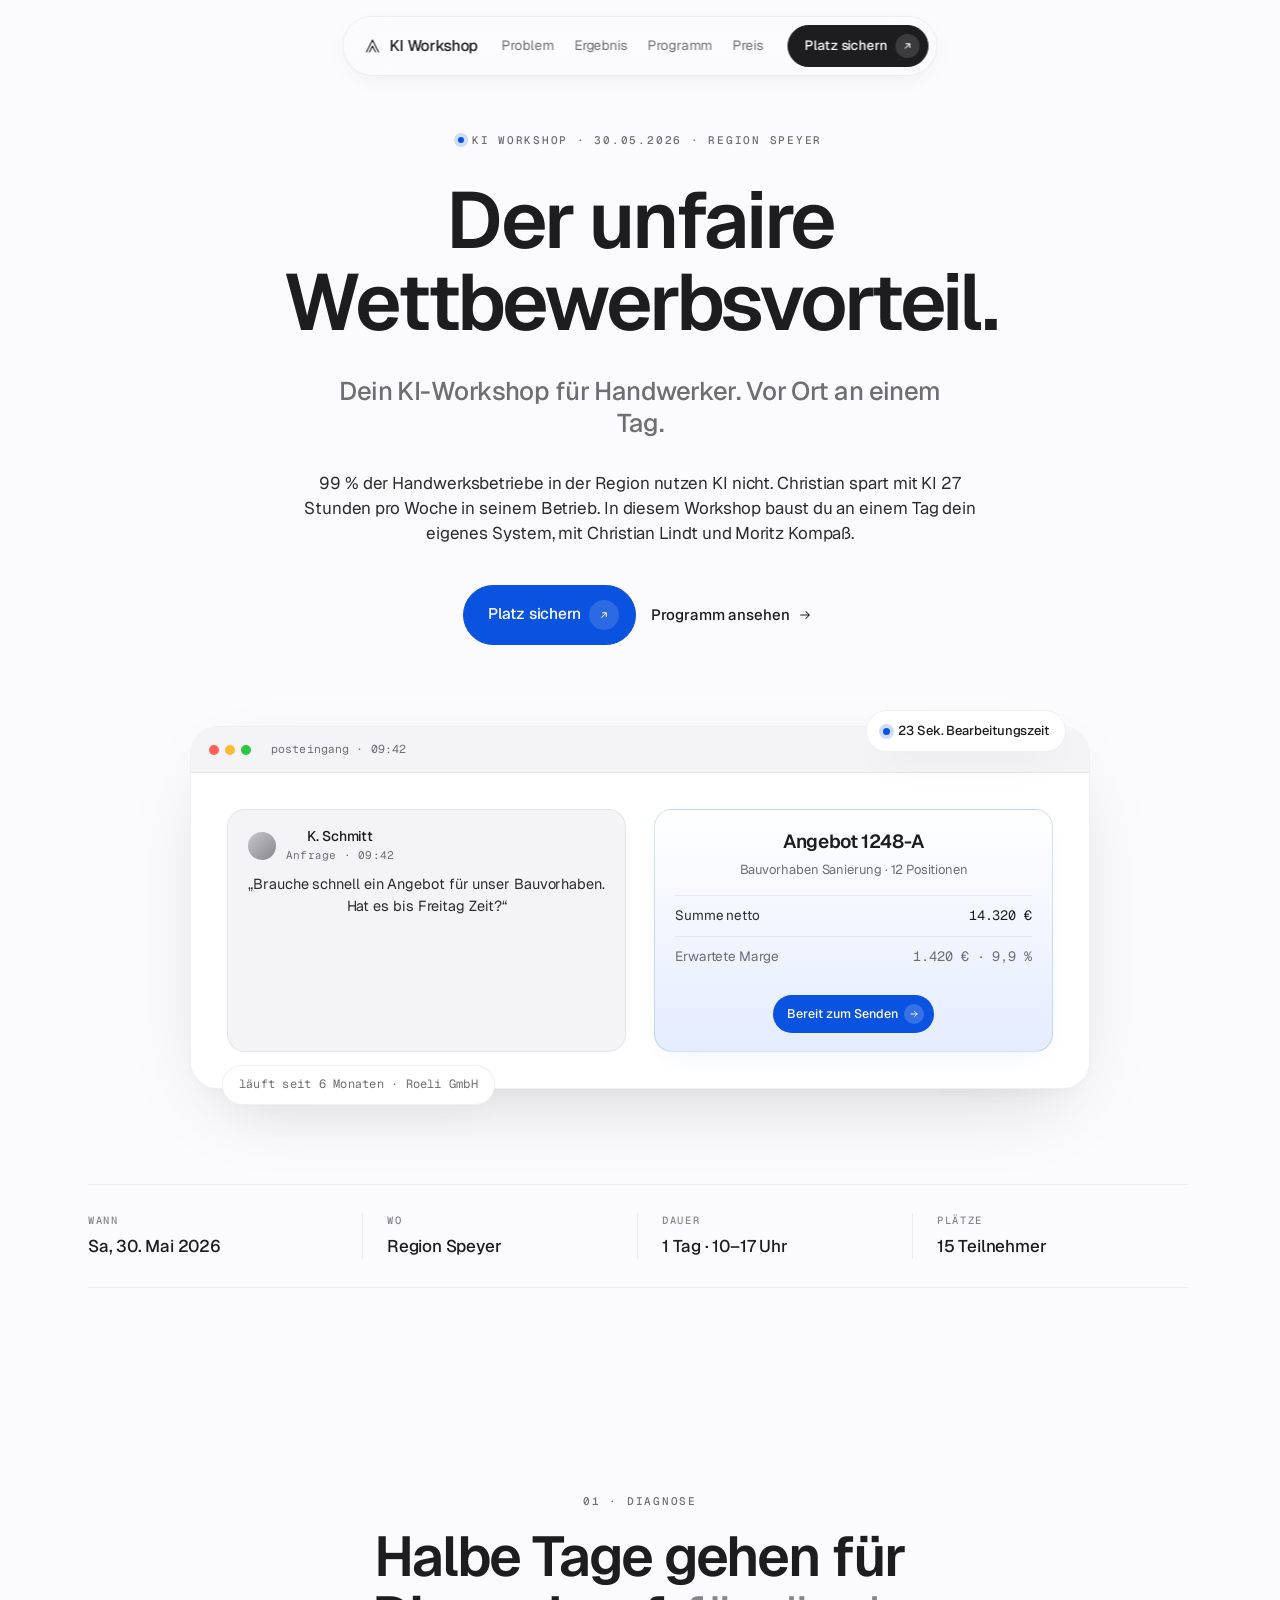
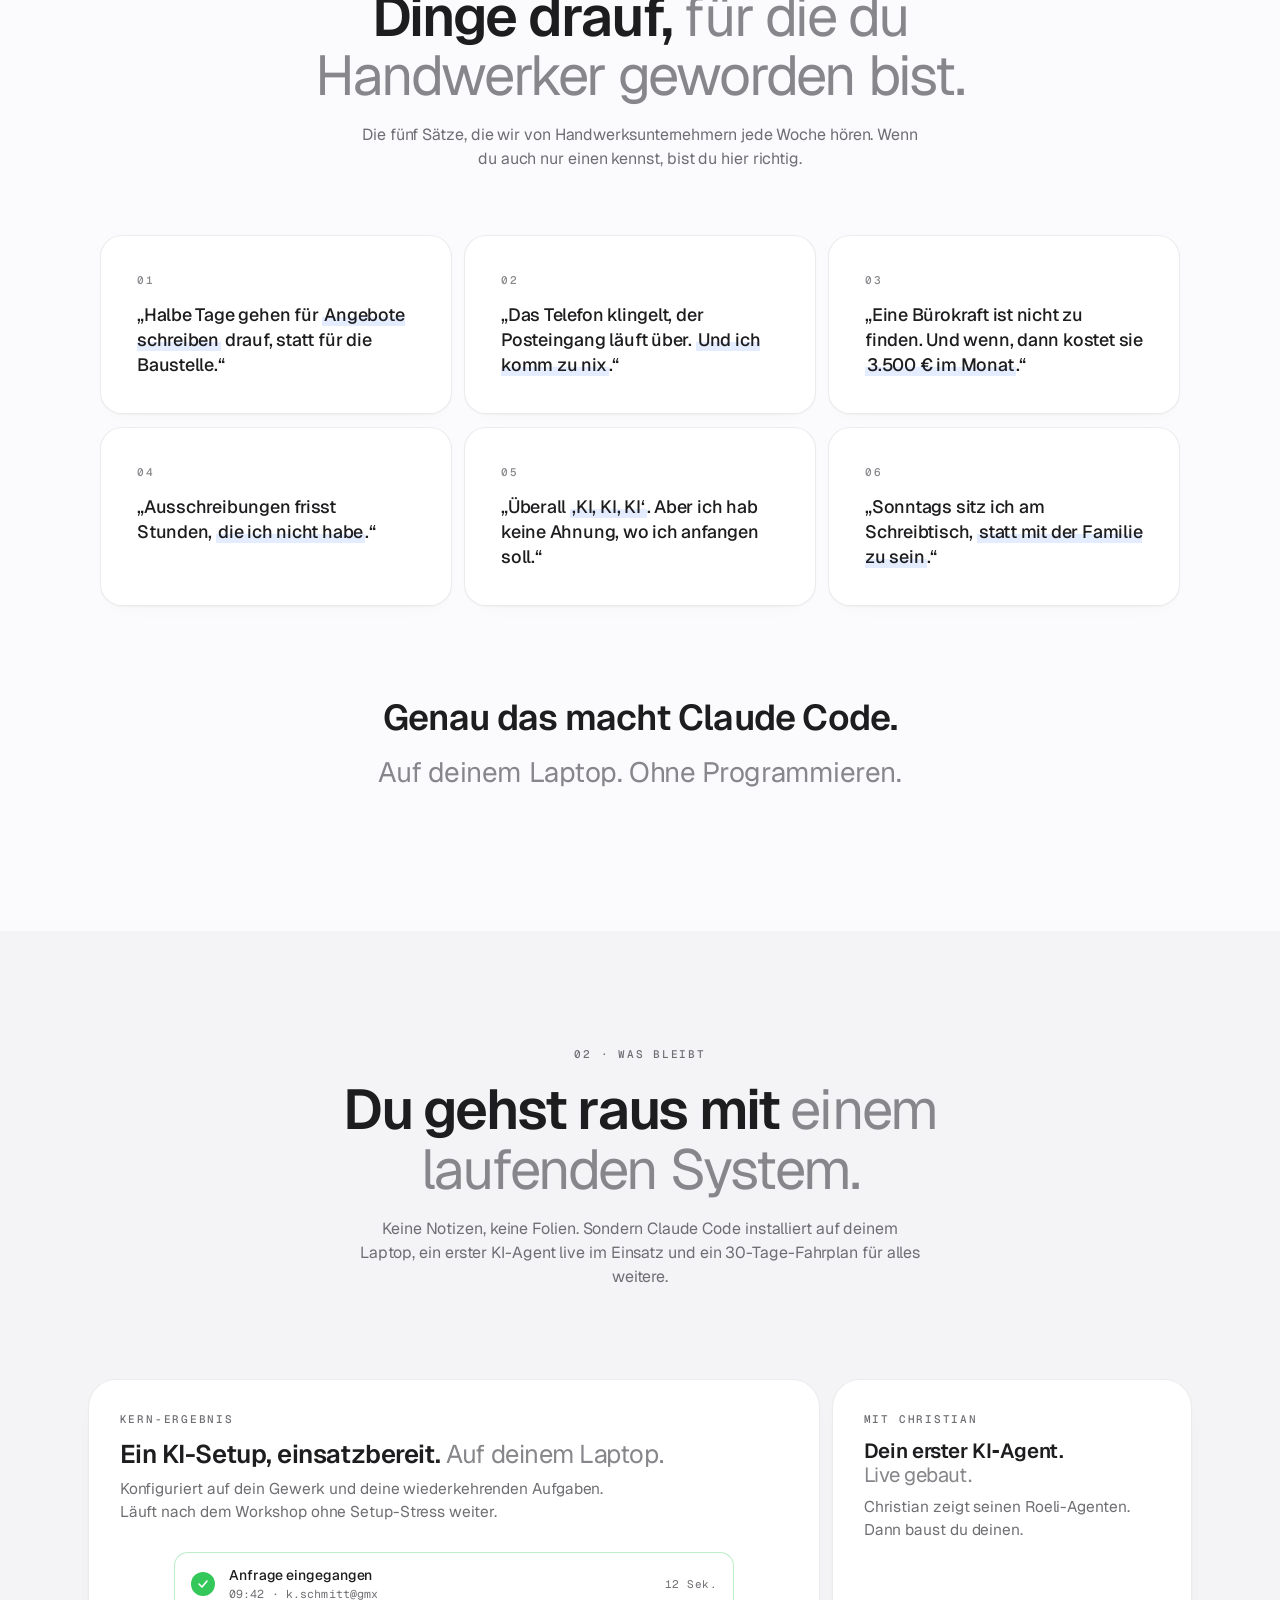
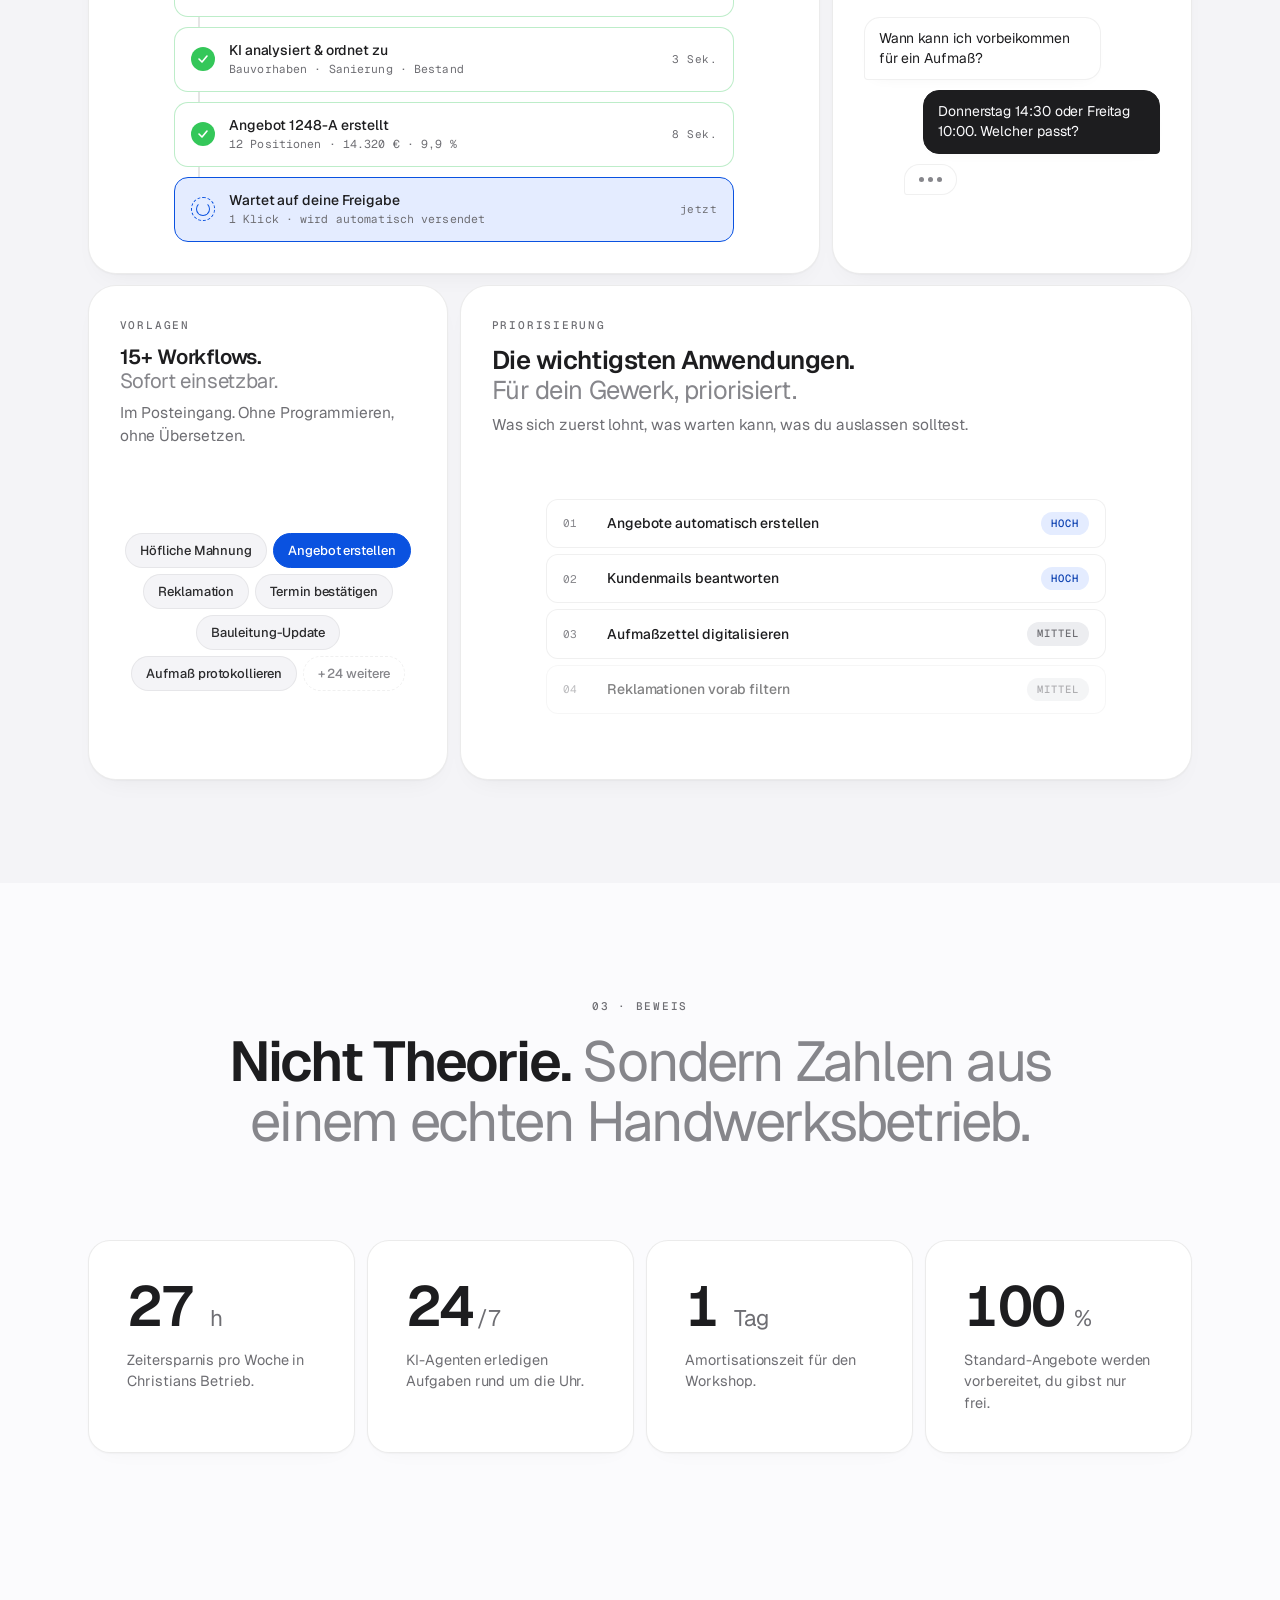
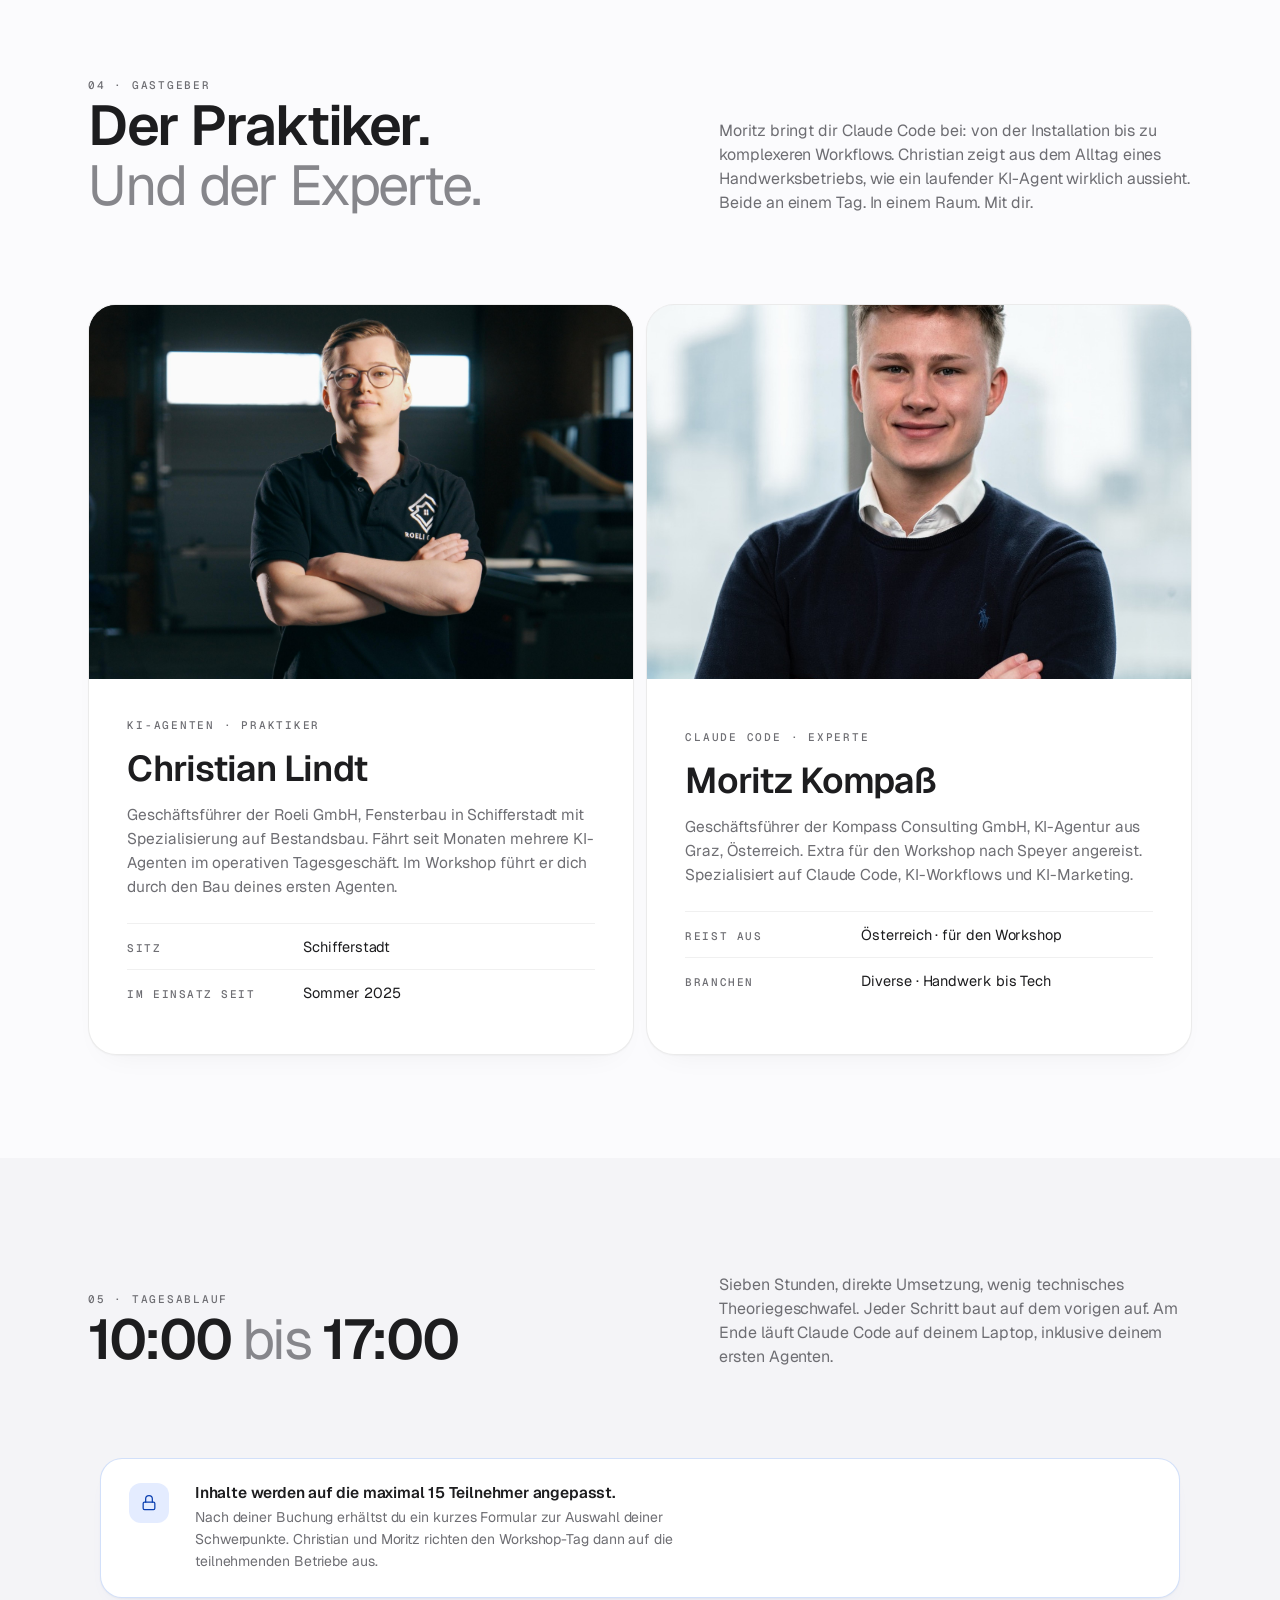
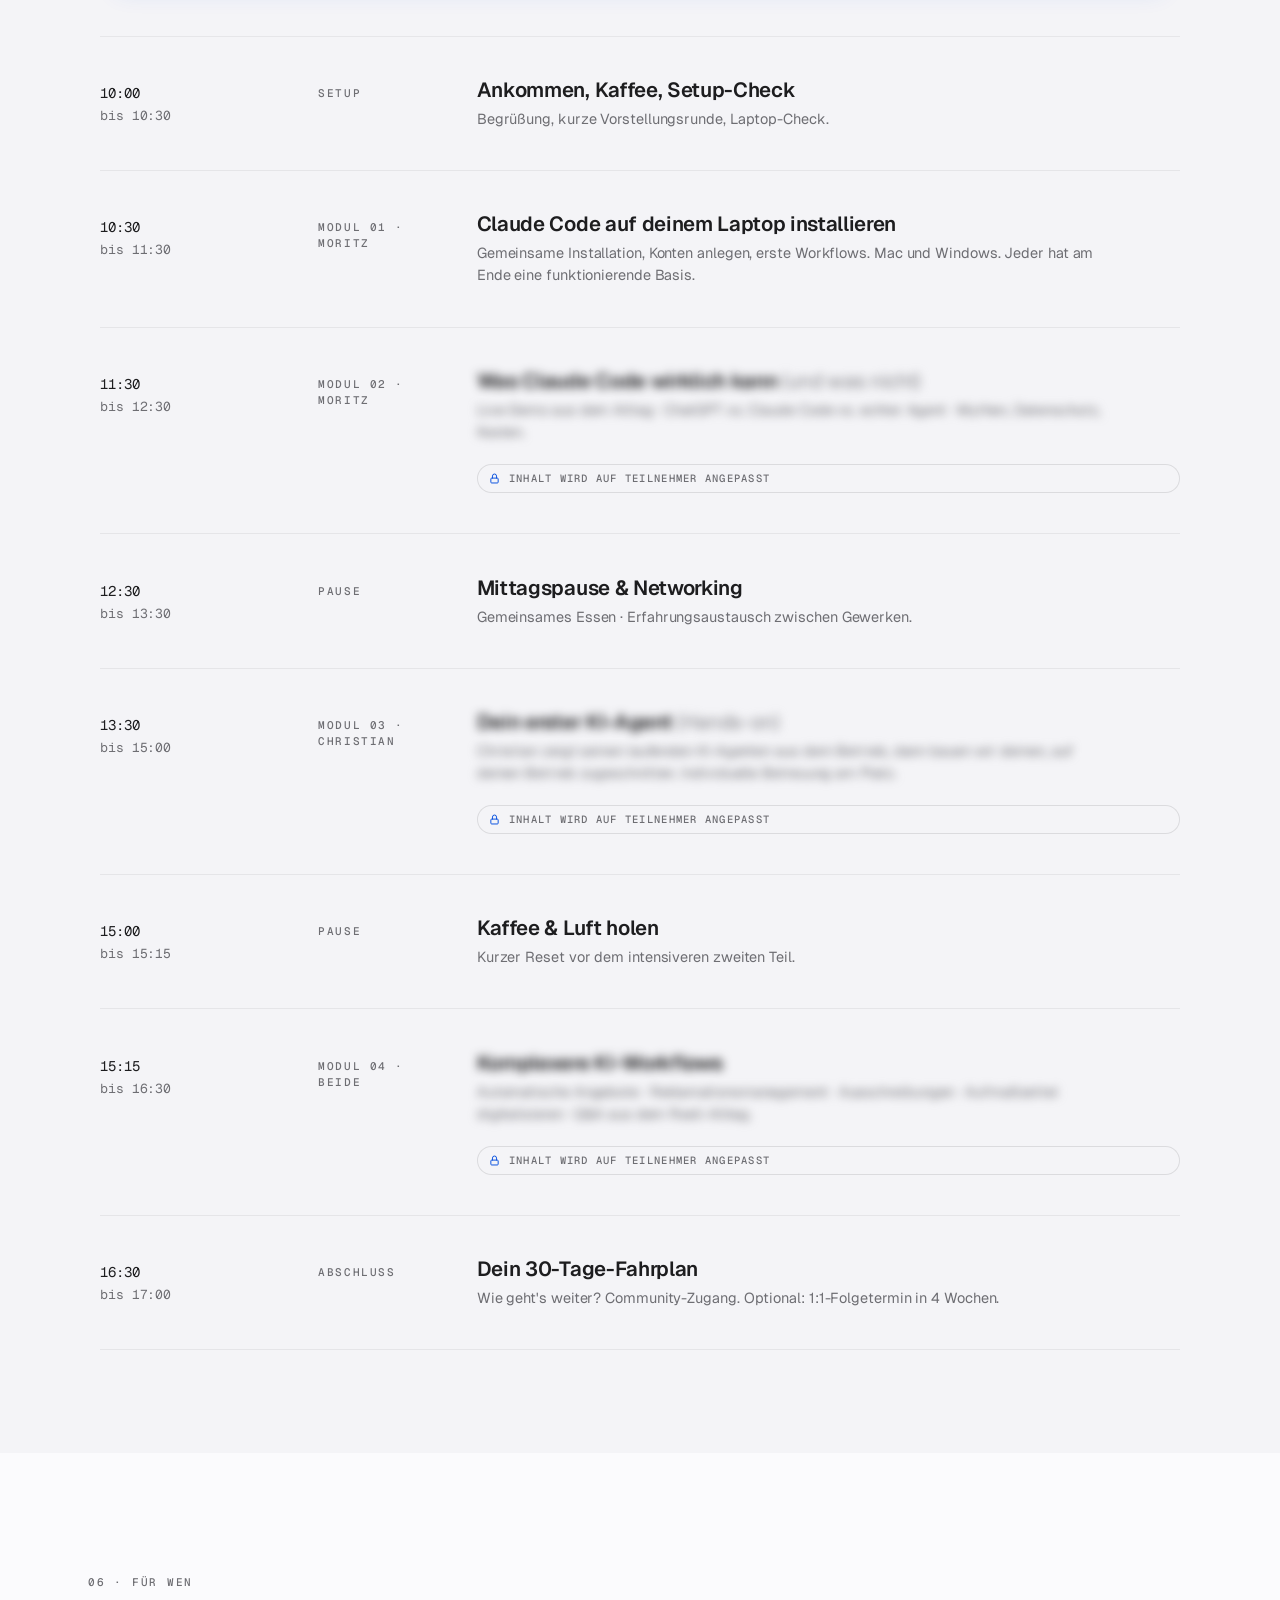
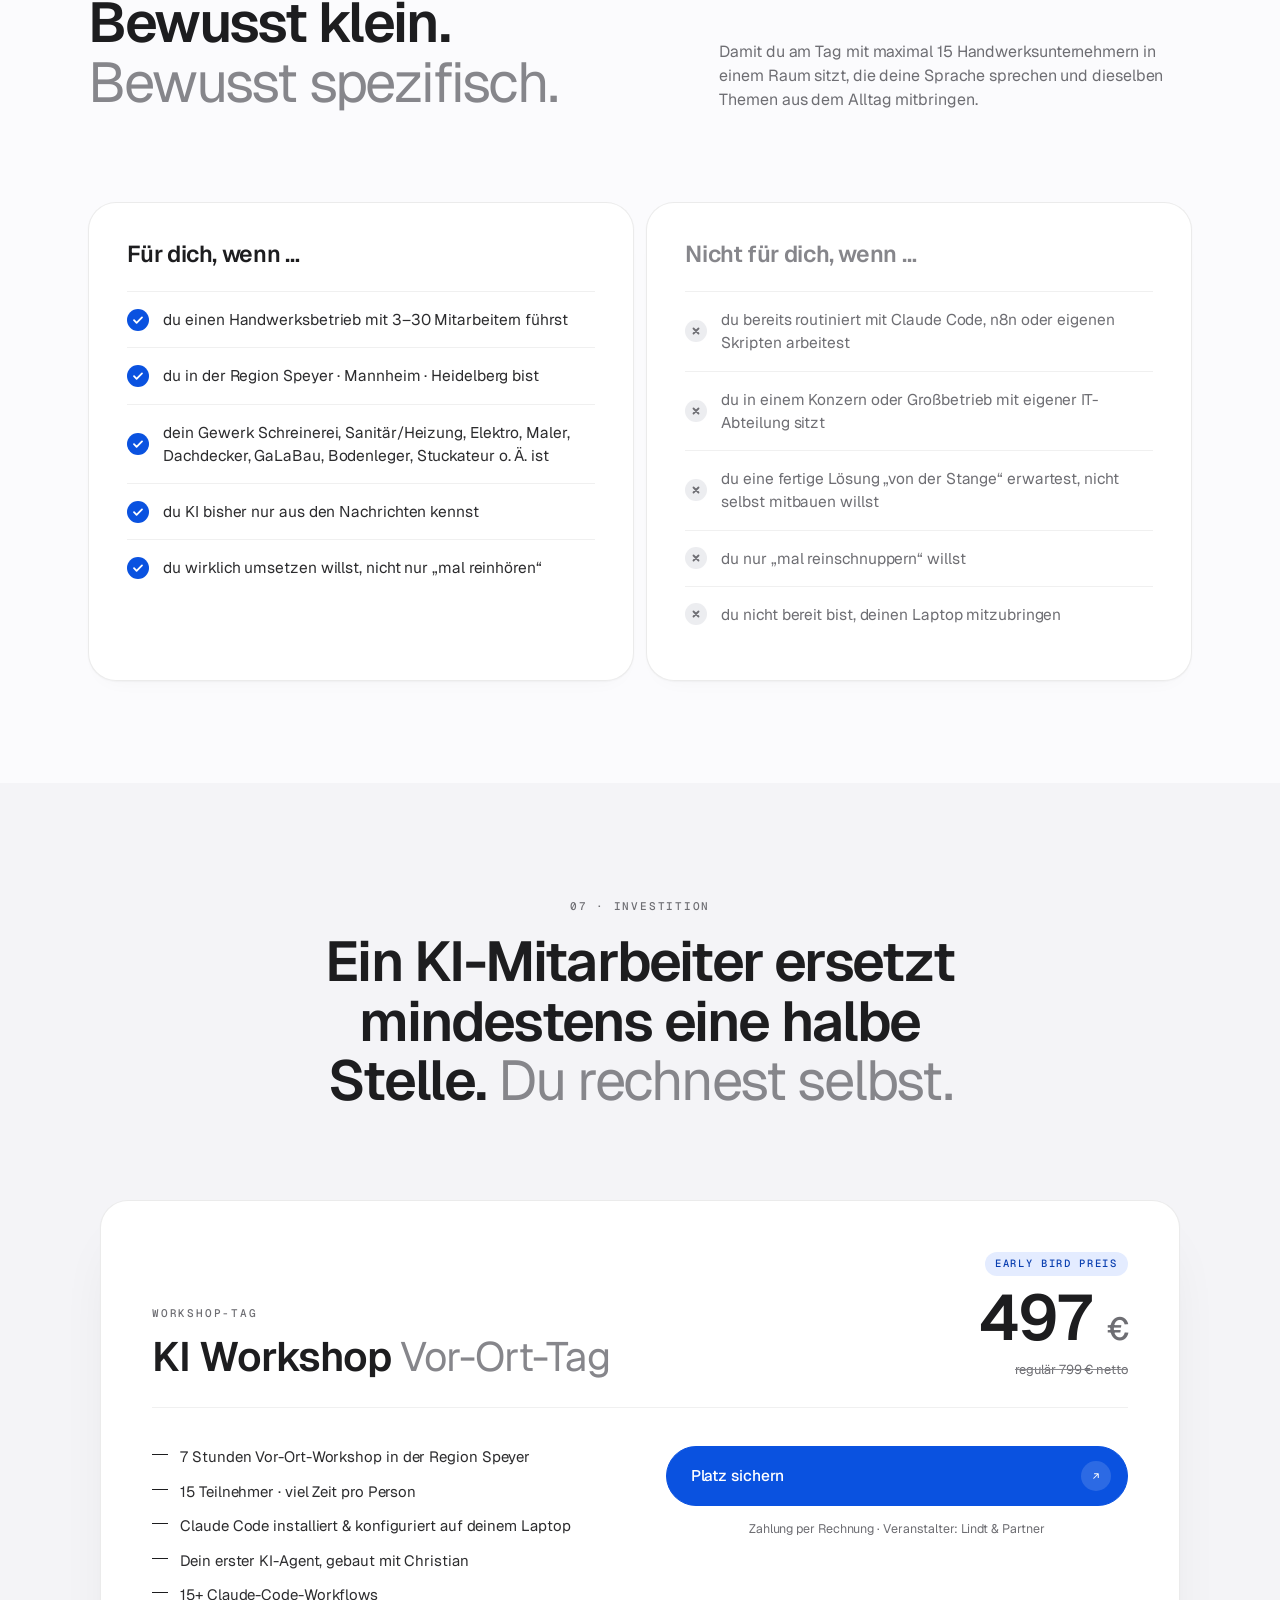
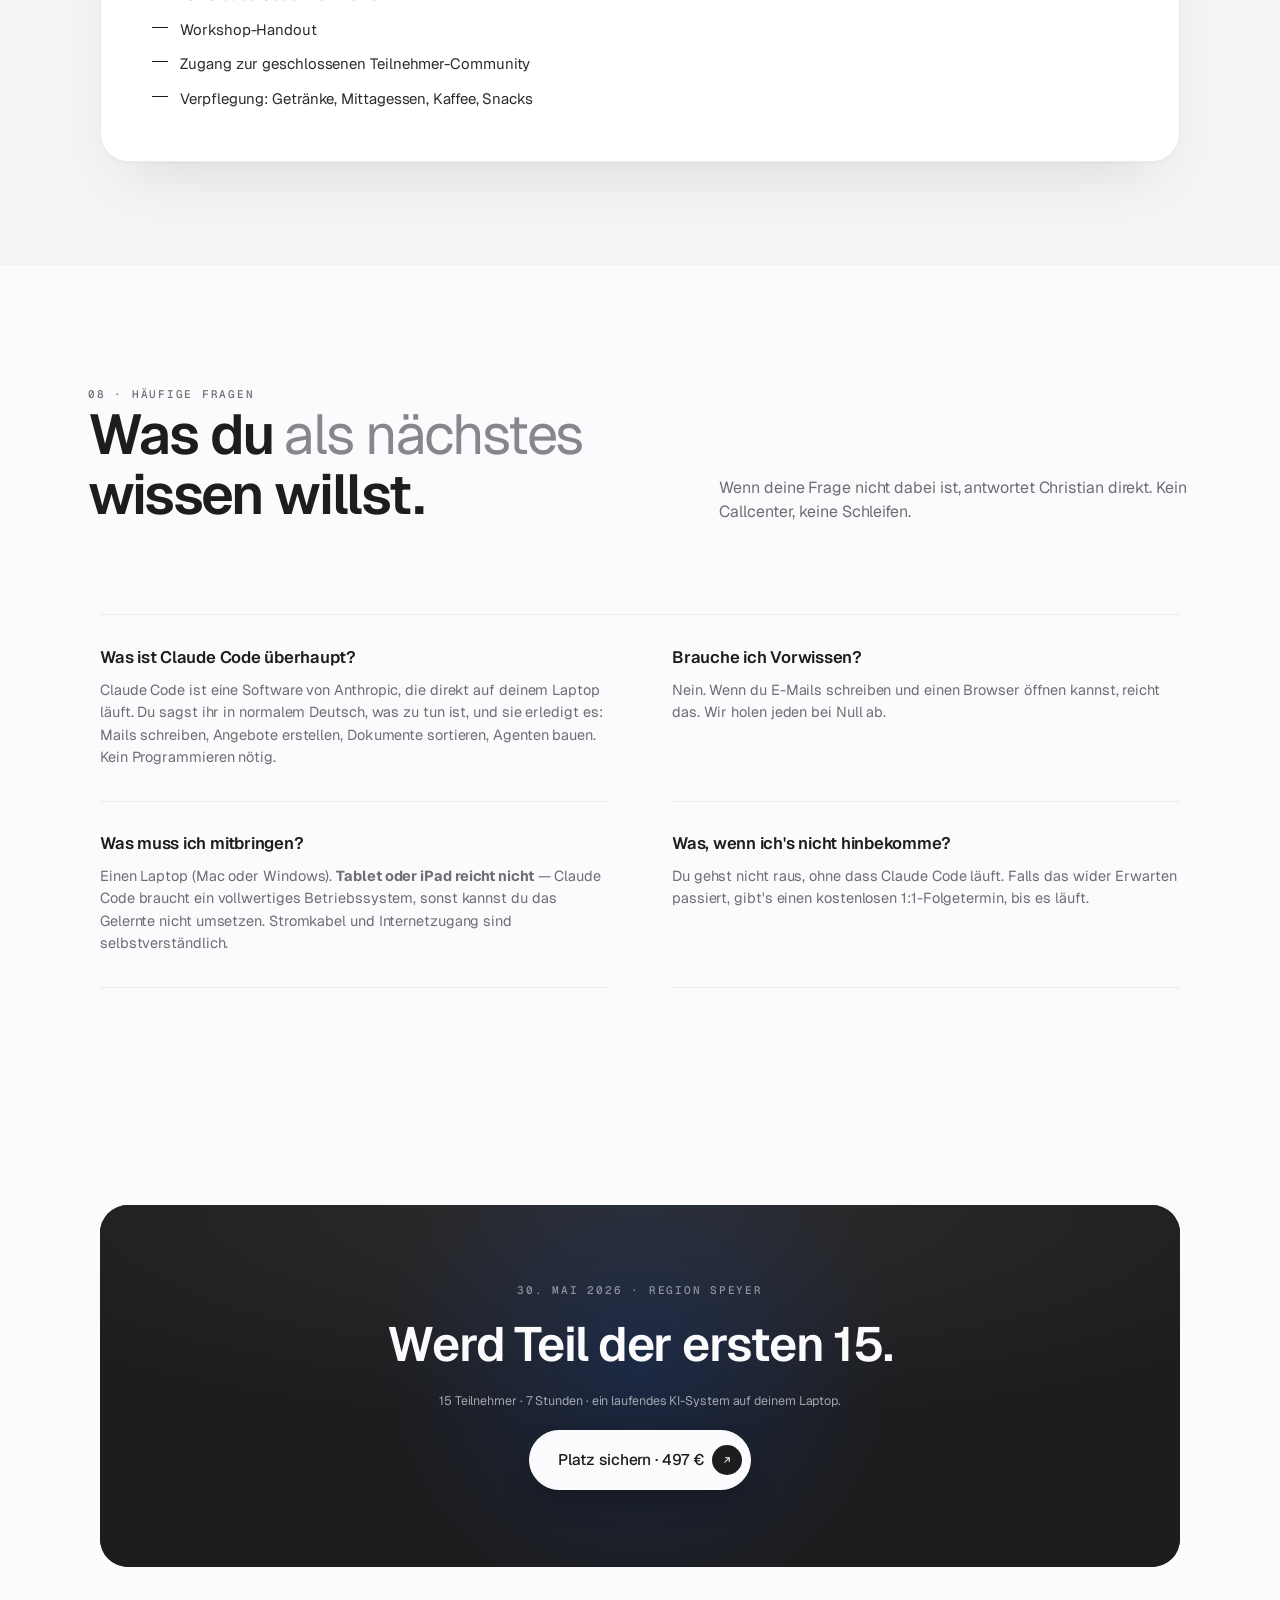
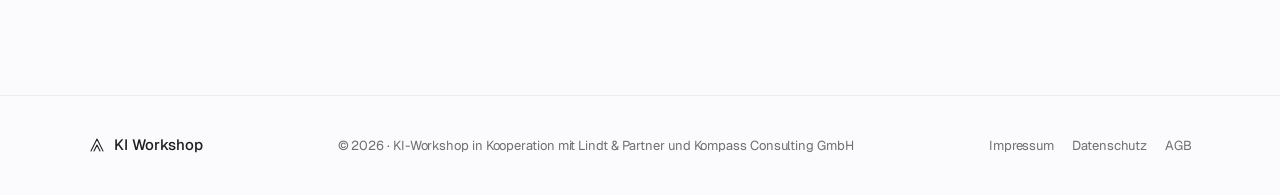
==== commit 88a48e95: "Rebrand: Claude Workshop → KI Workshop Claude Code zu technisch für die Zielgruppe (Handwerker). Dom" ====
--- a/index.html
+++ b/index.html
@@ -3,7 +3,7 @@
   <head>
     <meta charset="utf-8" />
     <meta name="viewport" content="width=device-width, initial-scale=1, viewport-fit=cover" />
-    <title>Claude Workshop · Claude Code für Handwerker, vor Ort an einem Tag</title>
+    <title>KI Workshop · Claude Code für Handwerker, vor Ort an einem Tag</title>
     <meta
       name="description"
       content="Der Claude Code Workshop für Handwerksunternehmer in der Region Speyer. Mit Christian Lindt (KI-Agenten im laufenden Betrieb) und Moritz Kompaß. Du installierst Claude Code, lernst die Workflows und baust deinen ersten KI-Agenten."
@@ -14,7 +14,7 @@
     <!-- Open Graph -->
     <meta property="og:type" content="website" />
     <meta property="og:url" content="https://claude-workshop.de/" />
-    <meta property="og:title" content="Claude Workshop · Claude Code für Handwerker" />
+    <meta property="og:title" content="KI Workshop · Claude Code für Handwerker" />
     <meta property="og:description" content="Der Vor-Ort Claude Code Workshop für Handwerksunternehmer in der Region Speyer. Du gehst raus mit einem laufenden KI-System und deinem ersten Agenten." />
     <meta property="og:locale" content="de_DE" />
     <meta name="twitter:card" content="summary_large_image" />
@@ -30,11 +30,11 @@
     <a class="skip" href="#main">Zum Inhalt springen</a>
 
     <header class="nav" id="nav">
-      <a class="nav__brand" href="#top" aria-label="Claude Workshop – Startseite">
+      <a class="nav__brand" href="#top" aria-label="KI Workshop – Startseite">
         <svg class="nav__mark" viewBox="0 0 24 24" fill="none" aria-hidden="true">
           <path d="M4 20L12 4l8 16M8 20l4-8 4 8" stroke="currentColor" stroke-width="1.4" stroke-linecap="round" stroke-linejoin="round"/>
         </svg>
-        <span>Claude Workshop</span>
+        <span>KI Workshop</span>
       </a>
       <nav class="nav__links" aria-label="Hauptnavigation">
         <a href="#problem">Problem</a>
@@ -602,7 +602,7 @@
               <div class="price__top">
                 <div>
                   <span class="eyebrow eyebrow--card">Workshop-Tag</span>
-                  <h3 class="price__name">Claude Workshop <em>Vor-Ort-Tag</em></h3>
+                  <h3 class="price__name">KI Workshop <em>Vor-Ort-Tag</em></h3>
                 </div>
                 <div class="price__amount">
                   <span class="price__earlybird">Early Bird Preis</span>
@@ -705,7 +705,7 @@
           <svg class="nav__mark" viewBox="0 0 24 24" fill="none" aria-hidden="true">
             <path d="M4 20L12 4l8 16M8 20l4-8 4 8" stroke="currentColor" stroke-width="1.4" stroke-linecap="round" stroke-linejoin="round"/>
           </svg>
-          <span>Claude Workshop</span>
+          <span>KI Workshop</span>
         </div>
         <p class="footer__copy">© 2026 · KI-Workshop in Kooperation mit Lindt &amp; Partner und Kompass Consulting GmbH</p>
         <nav class="footer__links" aria-label="Rechtliches">
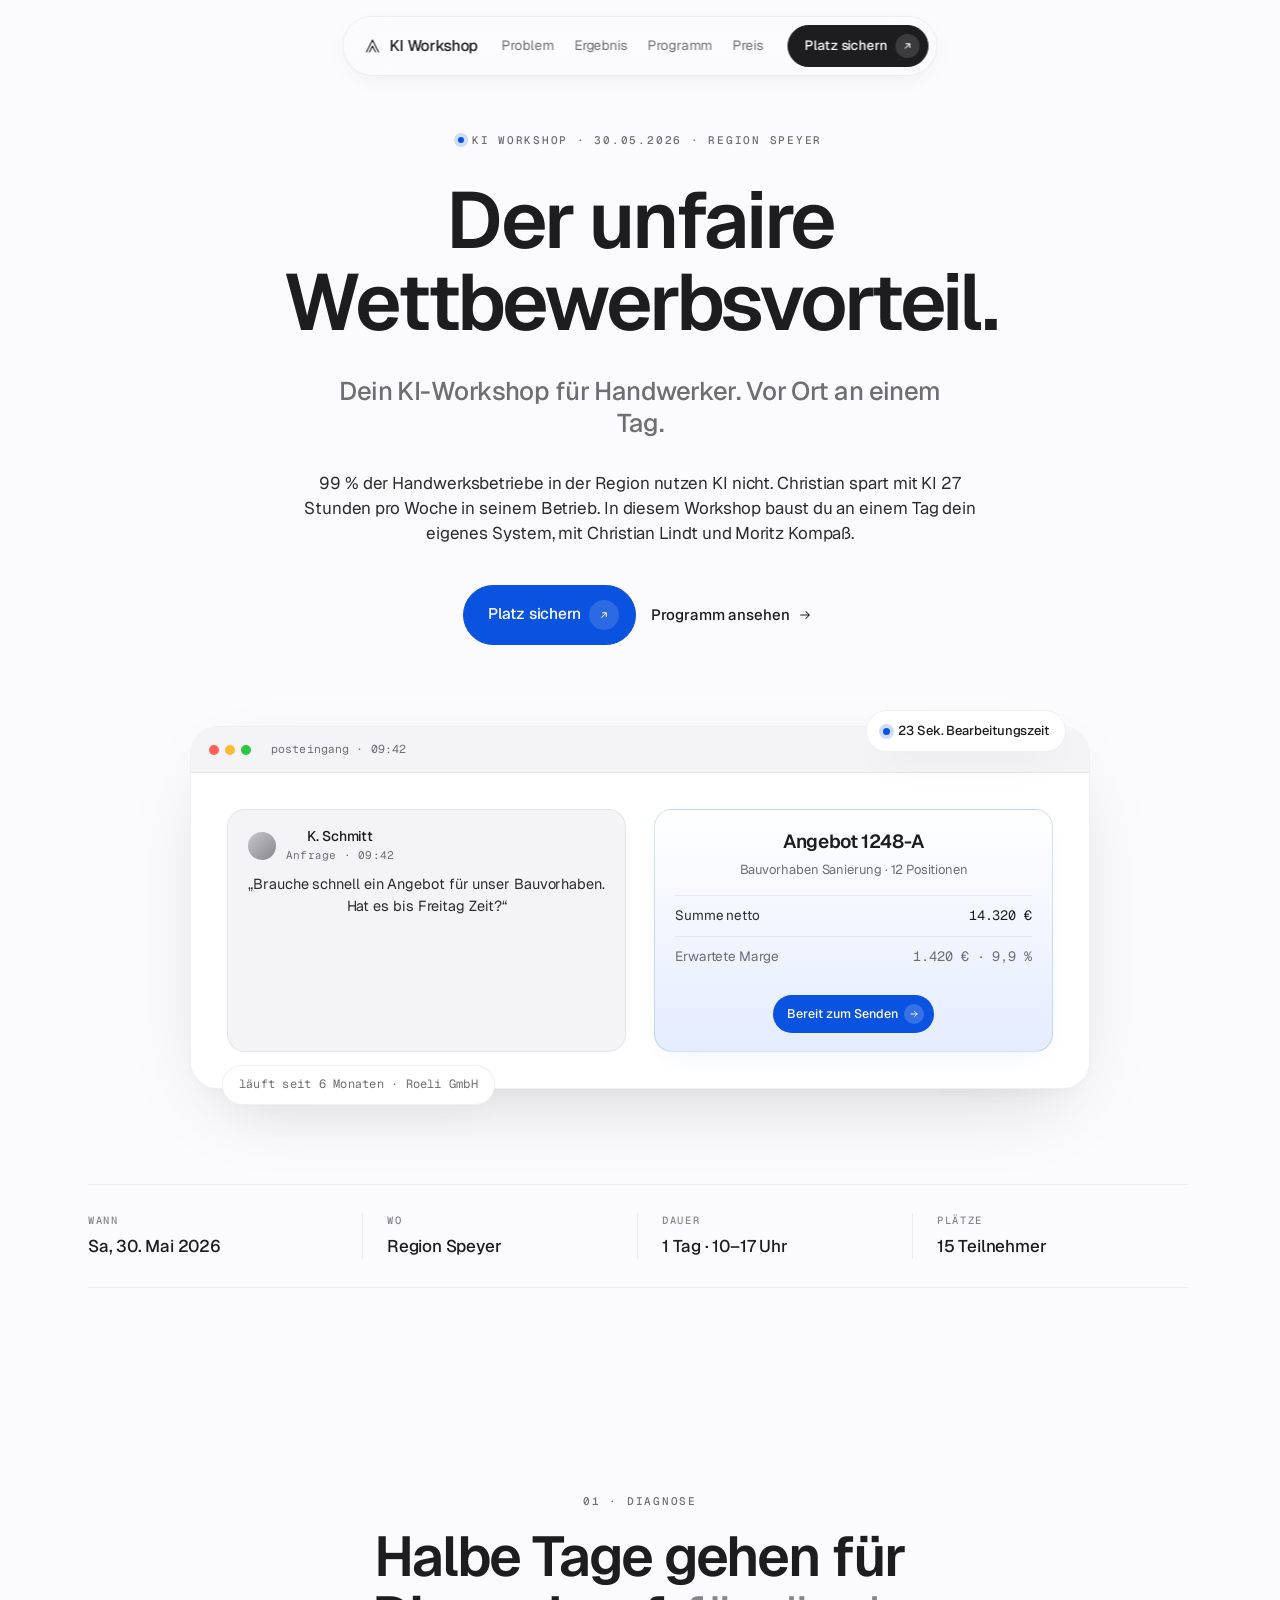
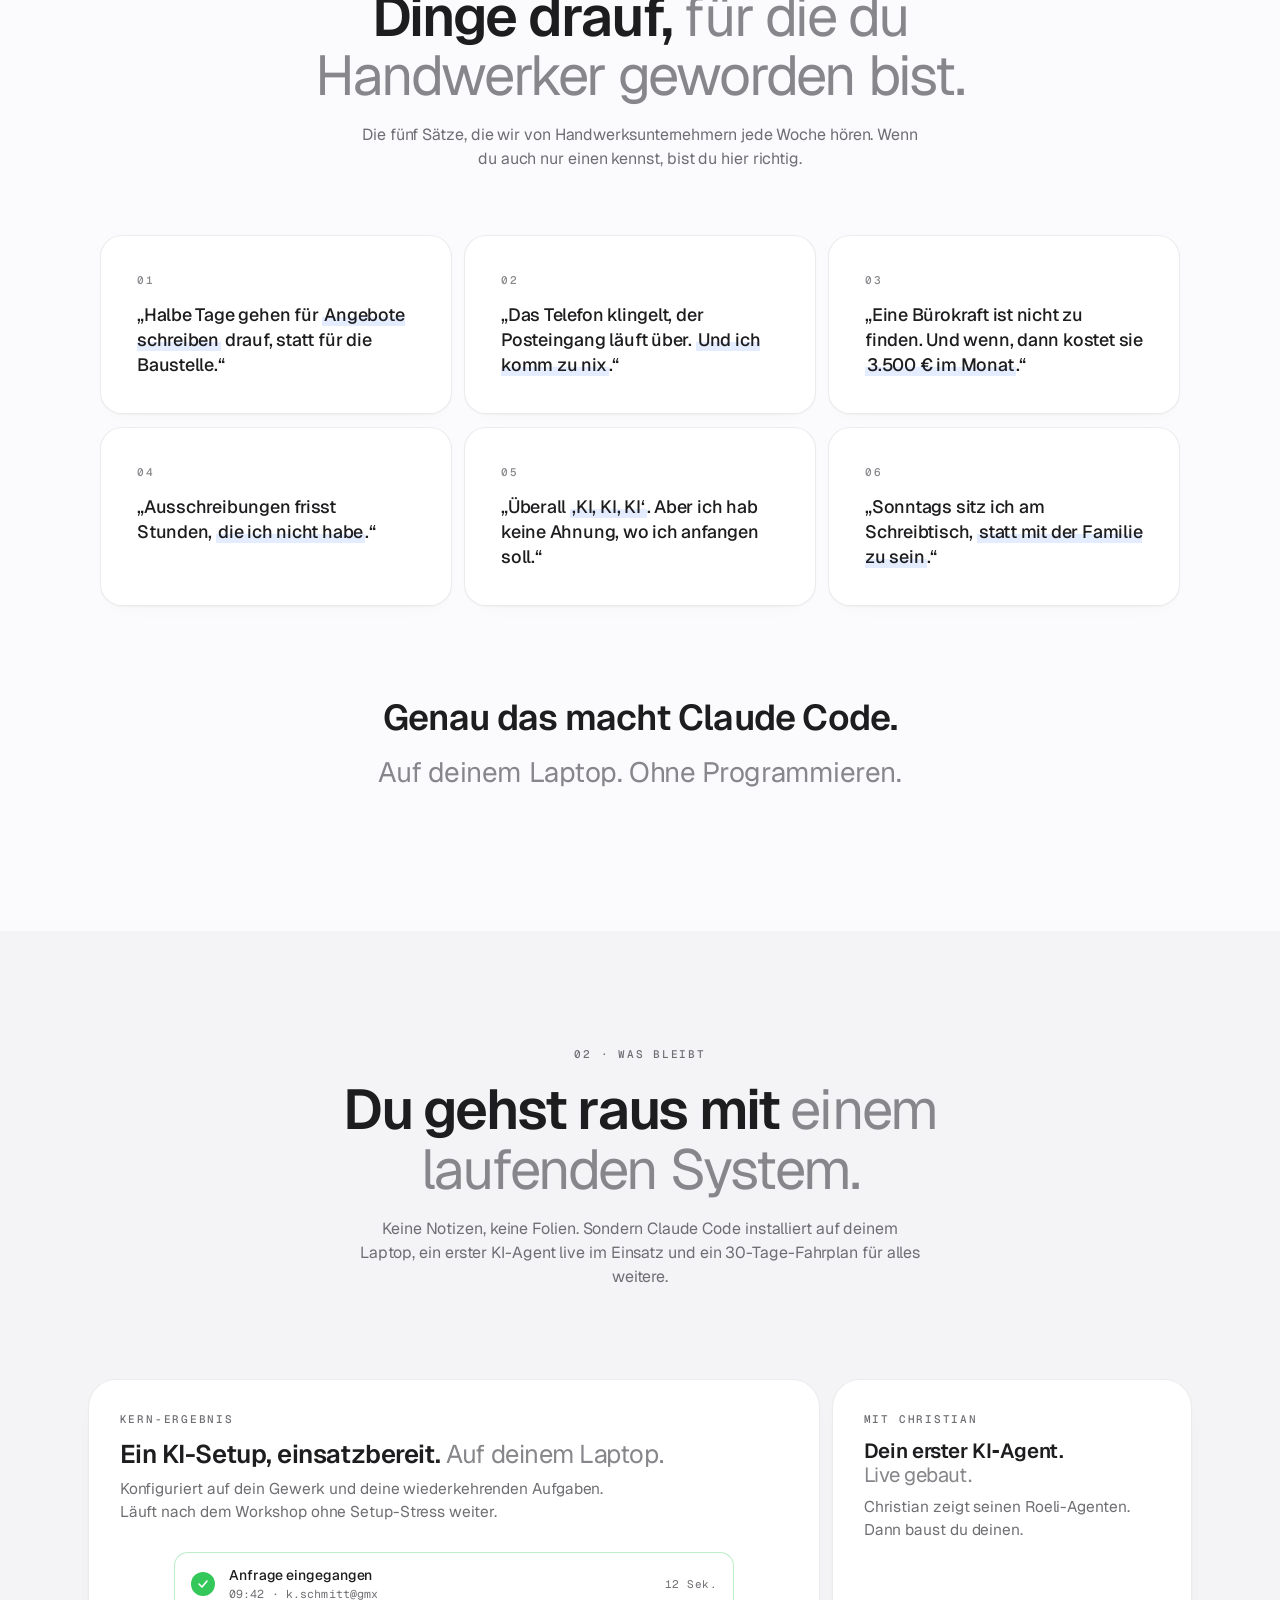
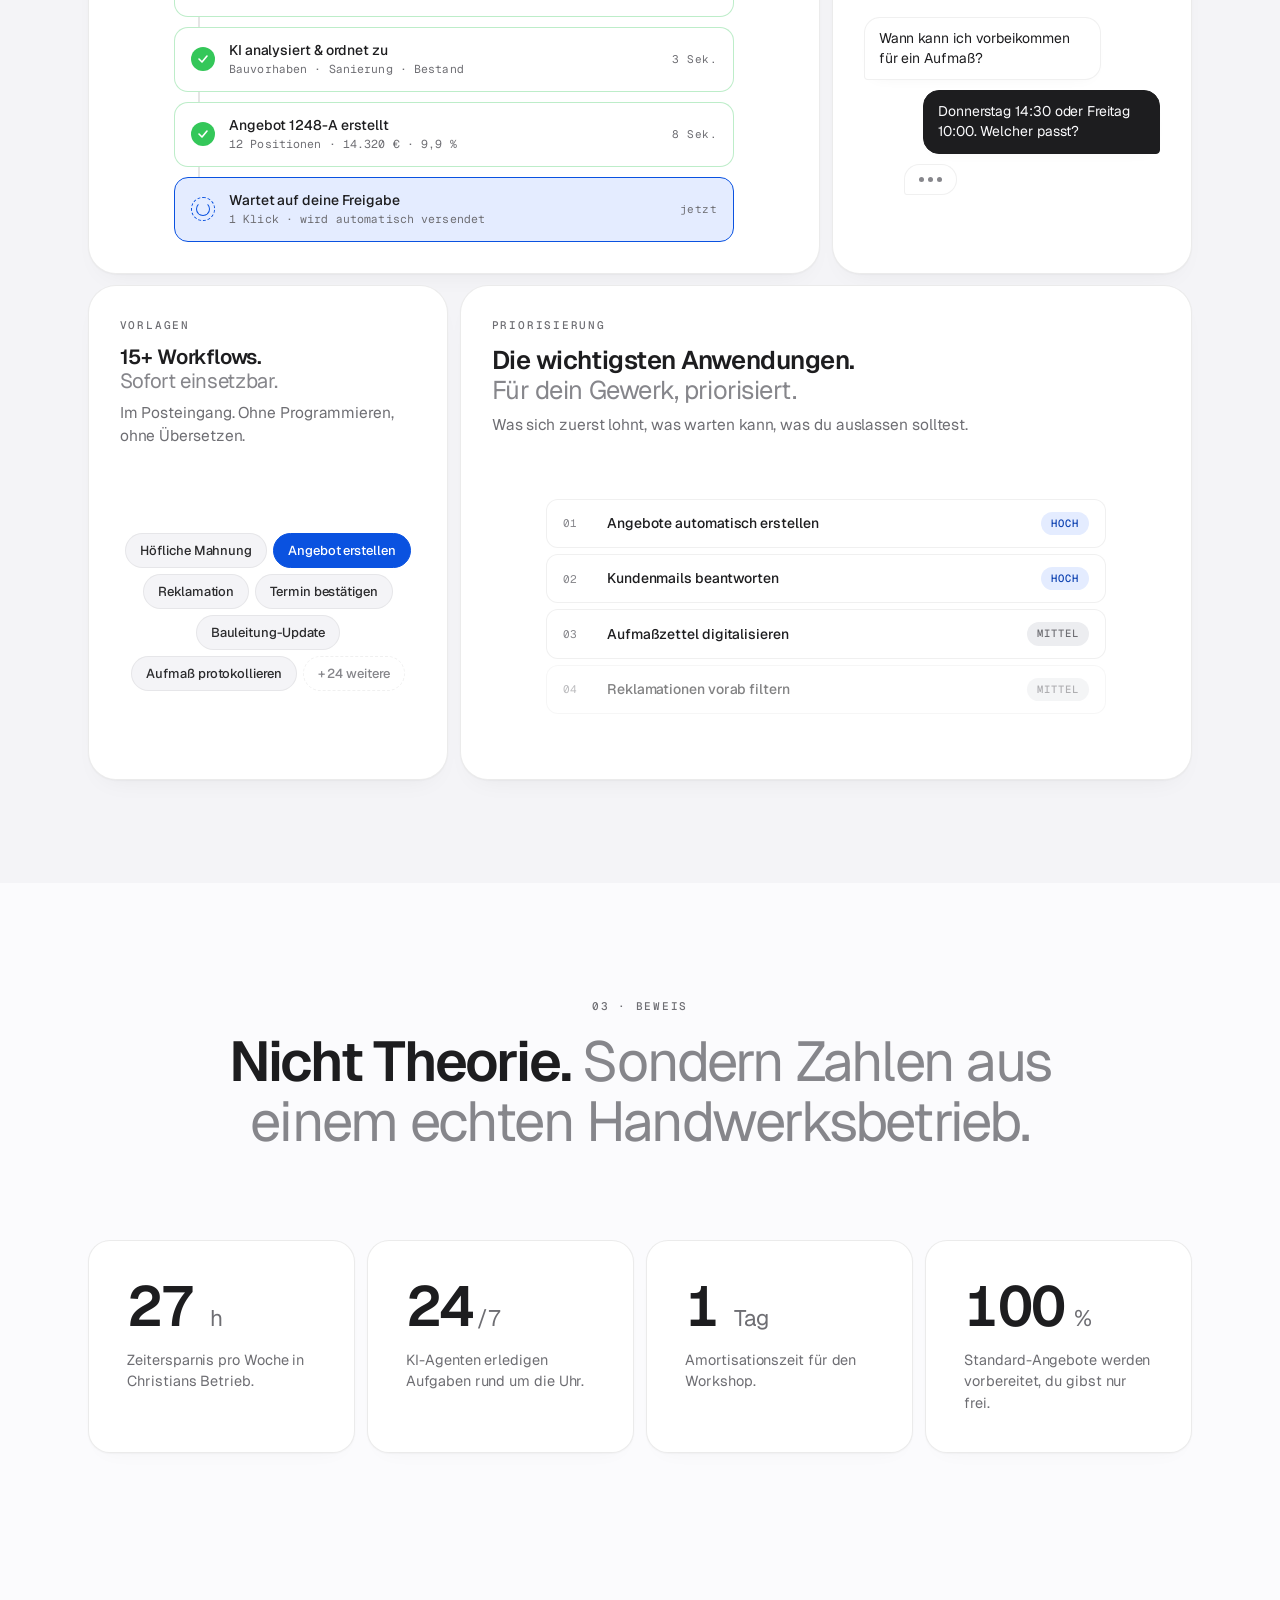
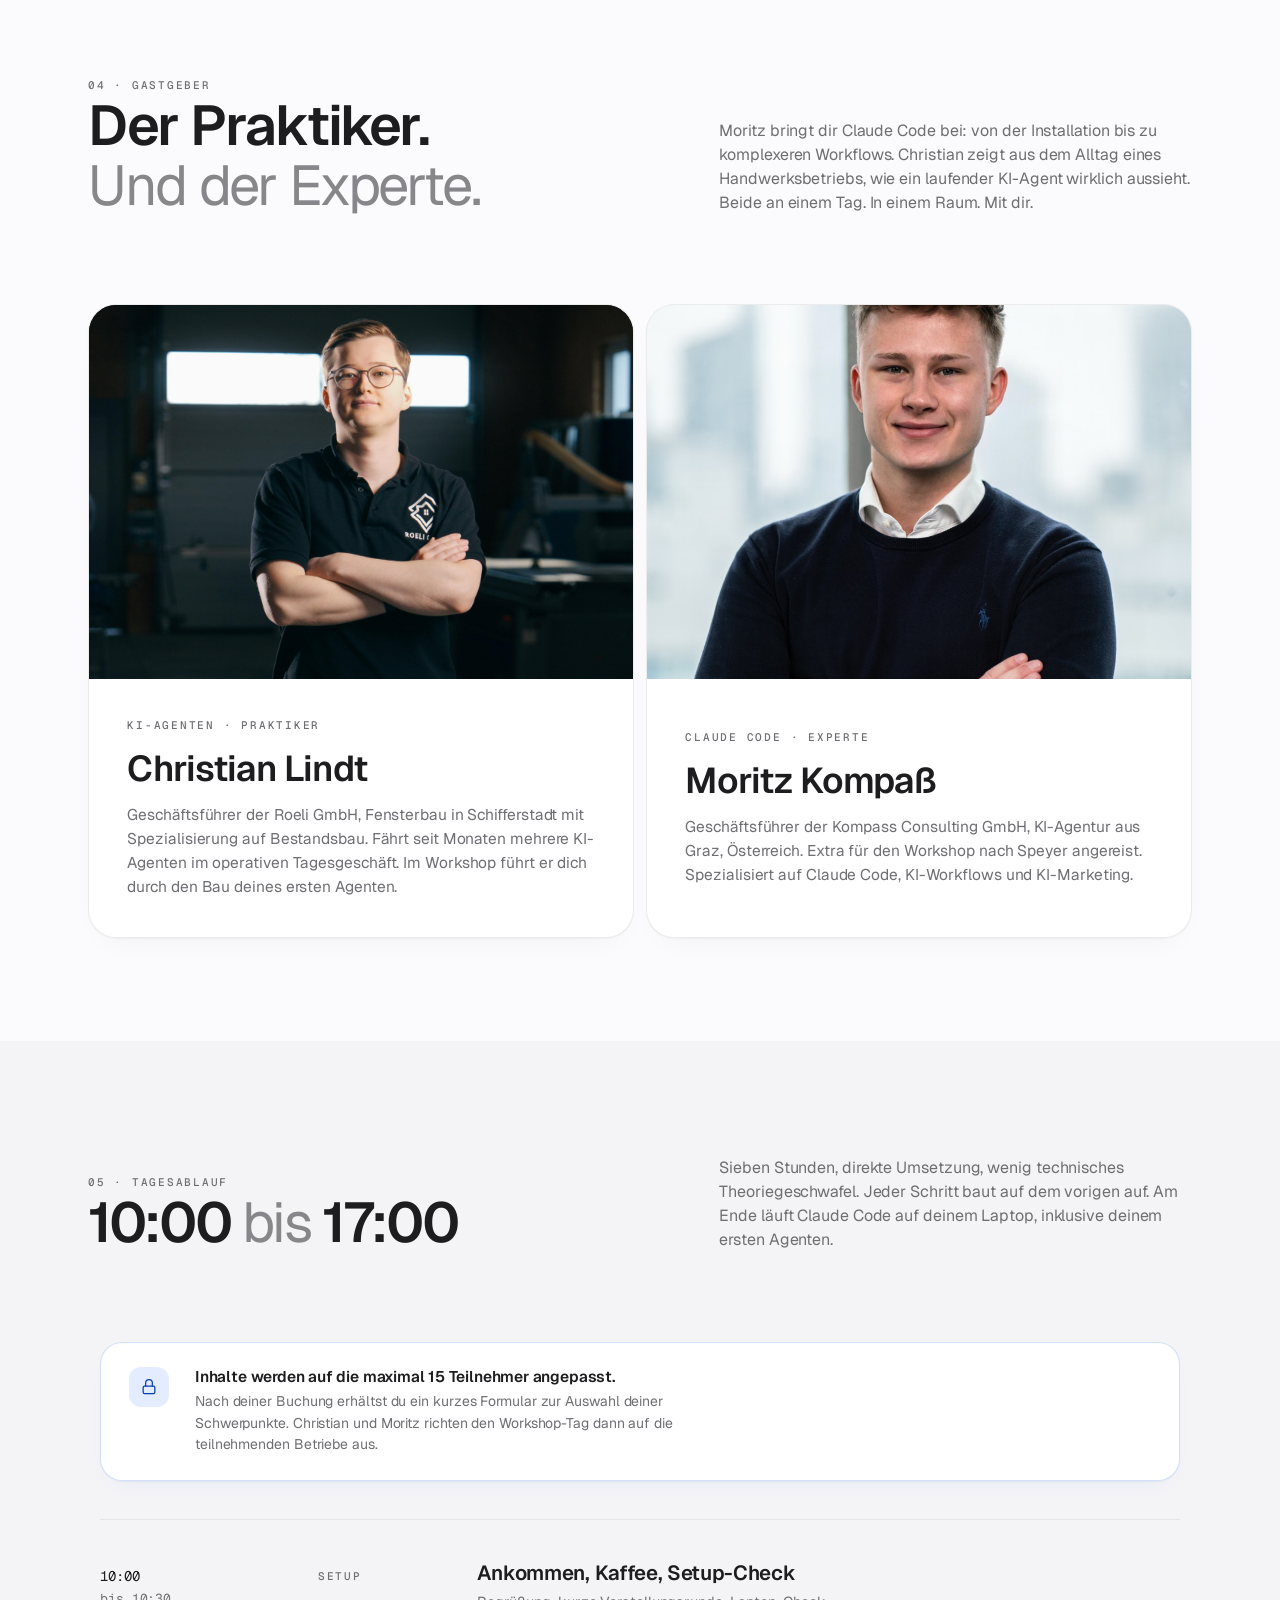
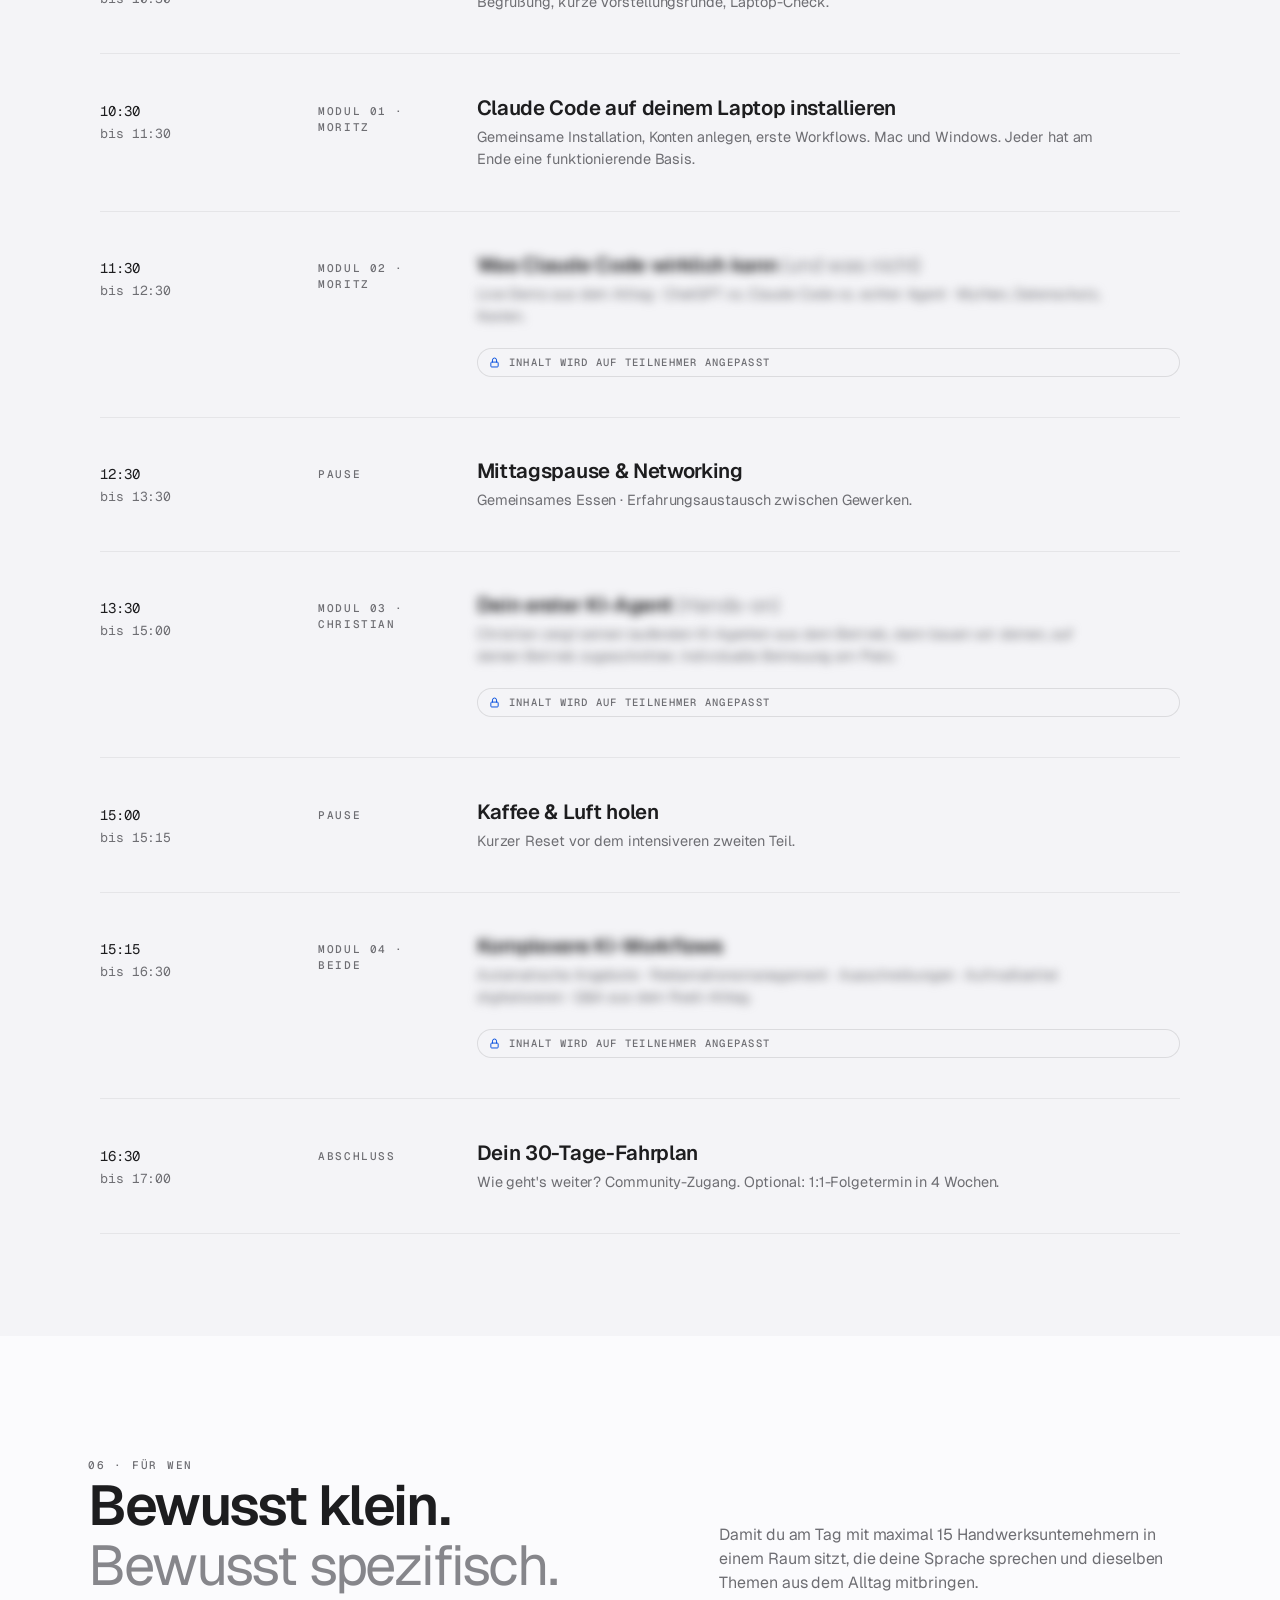
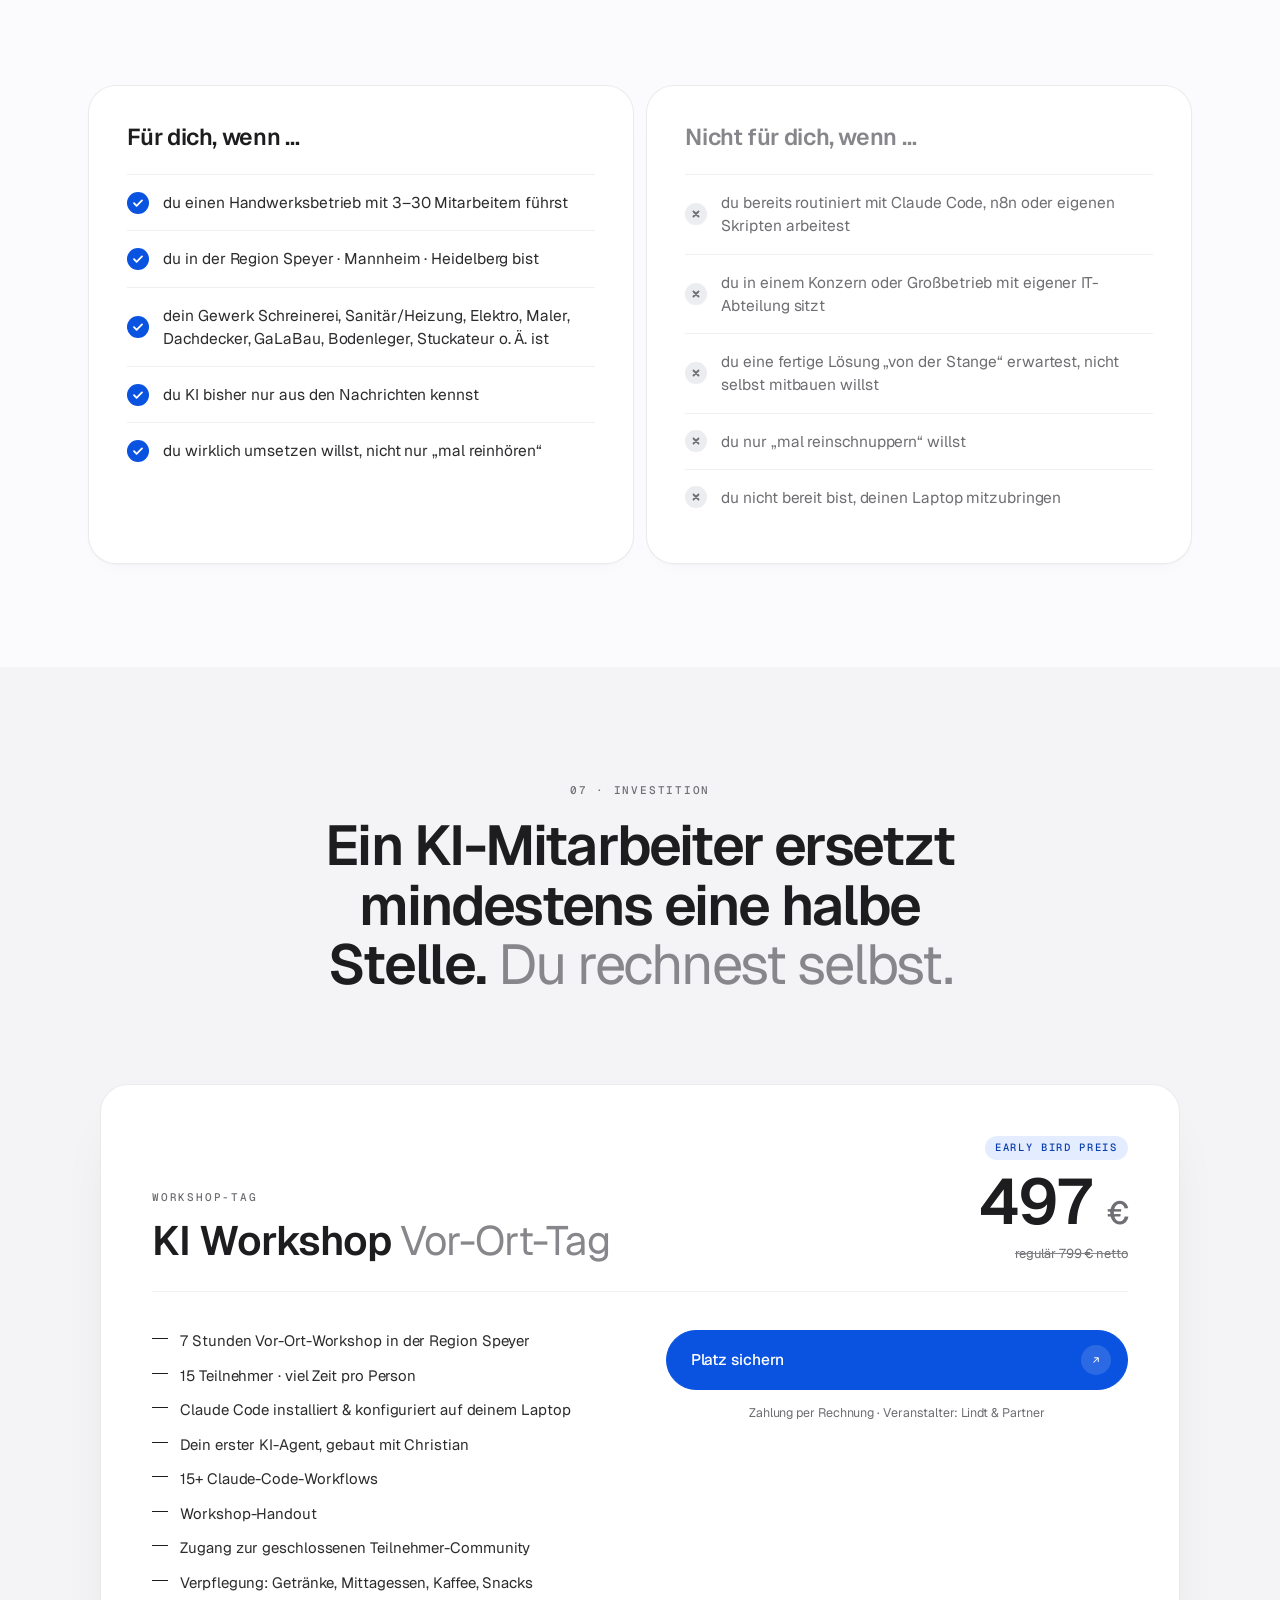
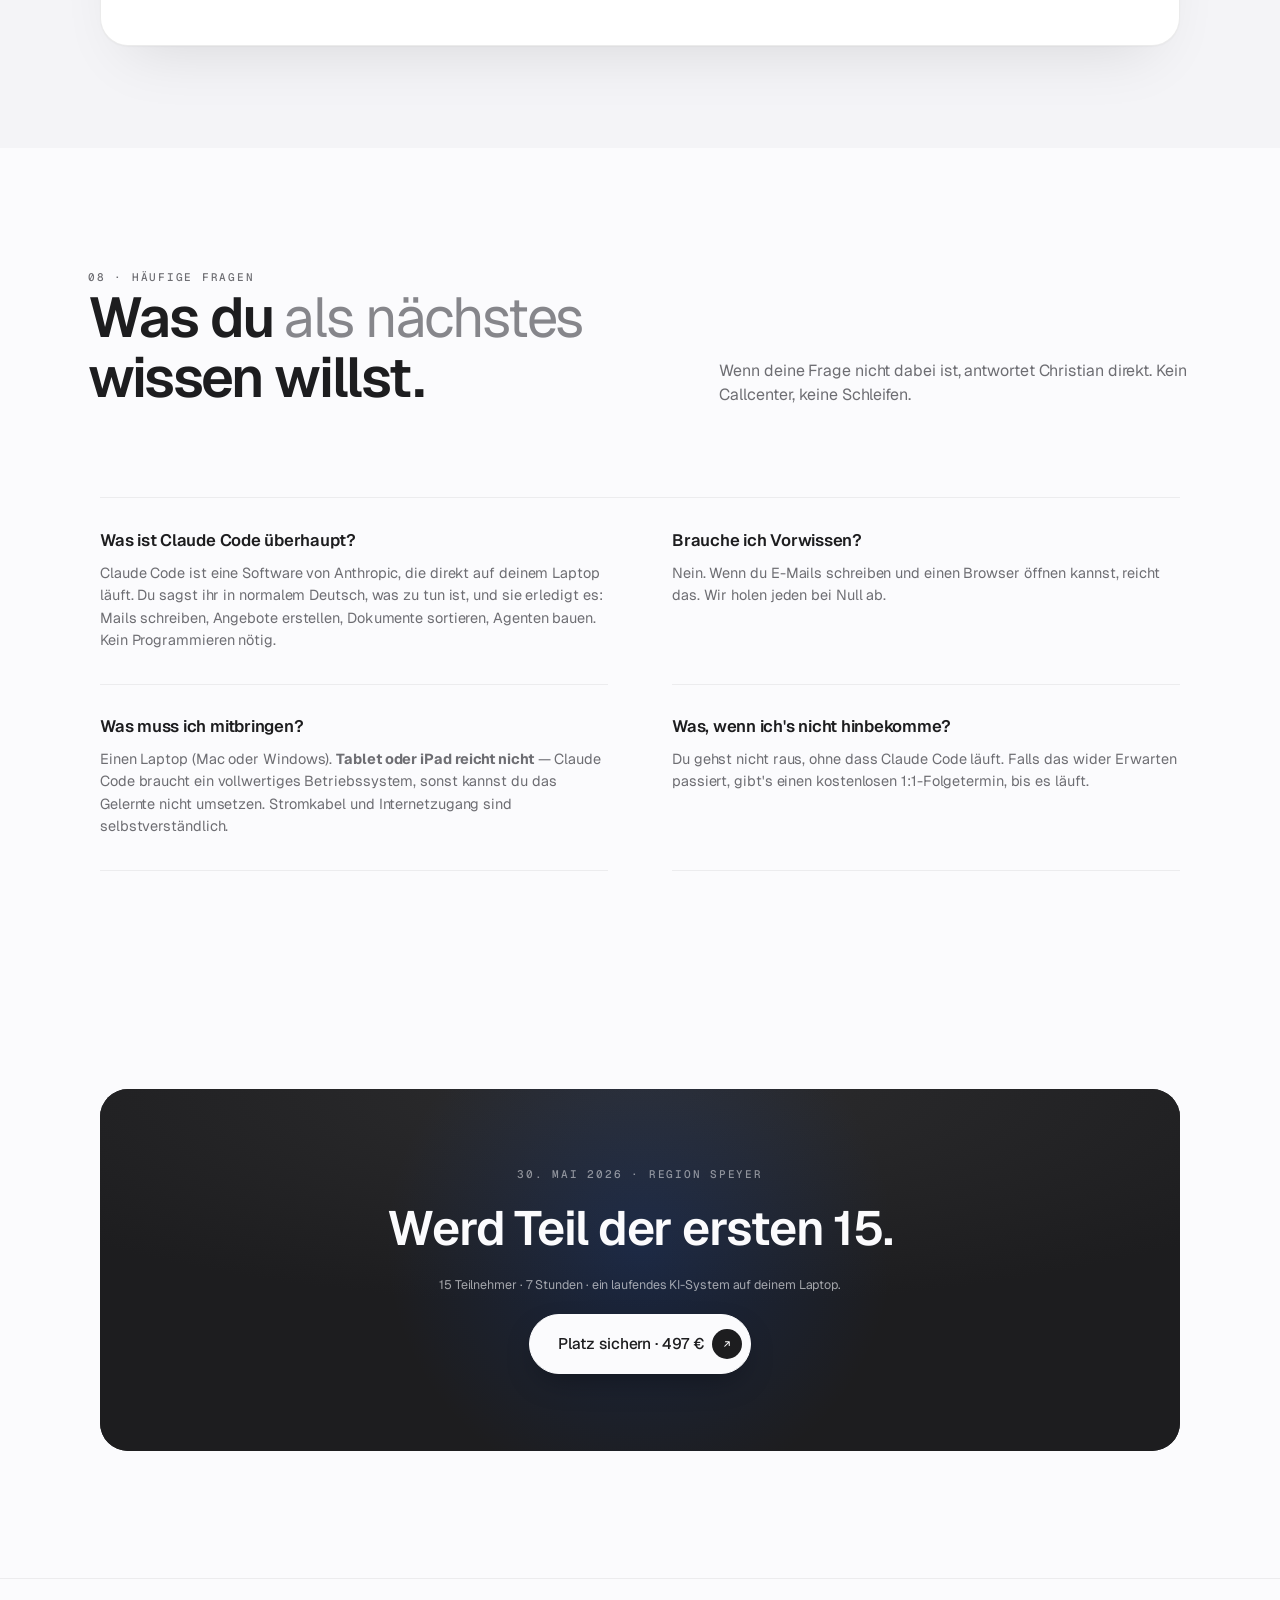
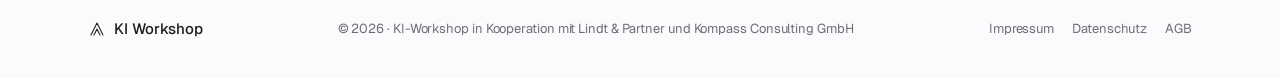
==== commit 92eb6ee0: "Host-Karten: irrelevante Meta-Zeilen entfernt Sitz, Im Einsatz seit, Reist aus, Branchen rausgenomme" ====
--- a/index.html
+++ b/index.html
@@ -404,10 +404,6 @@
                   im operativen Tagesgeschäft. Im Workshop führt er dich durch den
                   Bau deines ersten Agenten.
                 </p>
-                <dl class="host__facts">
-                  <div><dt>Sitz</dt><dd>Schifferstadt</dd></div>
-                  <div><dt>Im Einsatz seit</dt><dd>Sommer 2025</dd></div>
-                </dl>
               </div>
             </article>
 
@@ -423,10 +419,6 @@
                   Extra für den Workshop nach Speyer angereist. Spezialisiert auf Claude Code,
                   KI-Workflows und KI-Marketing.
                 </p>
-                <dl class="host__facts">
-                  <div><dt>Reist aus</dt><dd>Österreich · für den Workshop</dd></div>
-                  <div><dt>Branchen</dt><dd>Diverse · Handwerk bis Tech</dd></div>
-                </dl>
               </div>
             </article>
           </div>
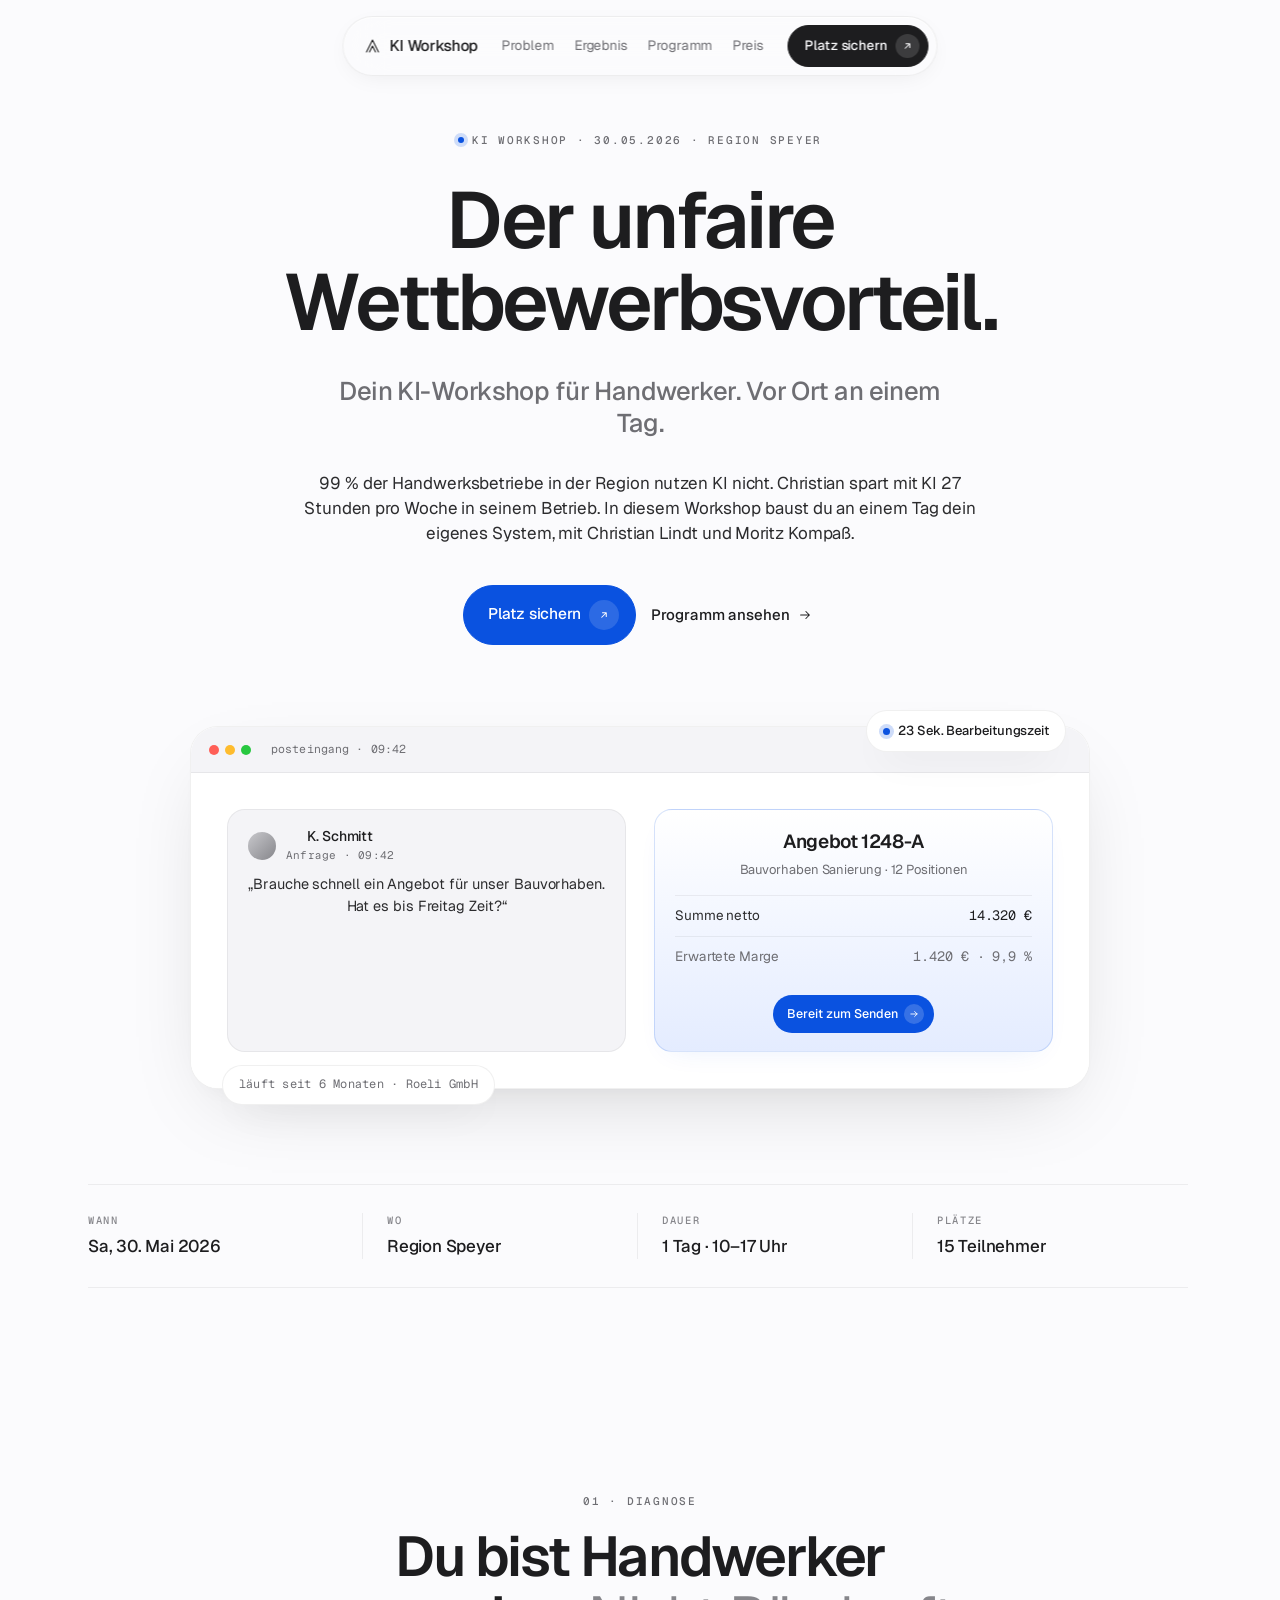
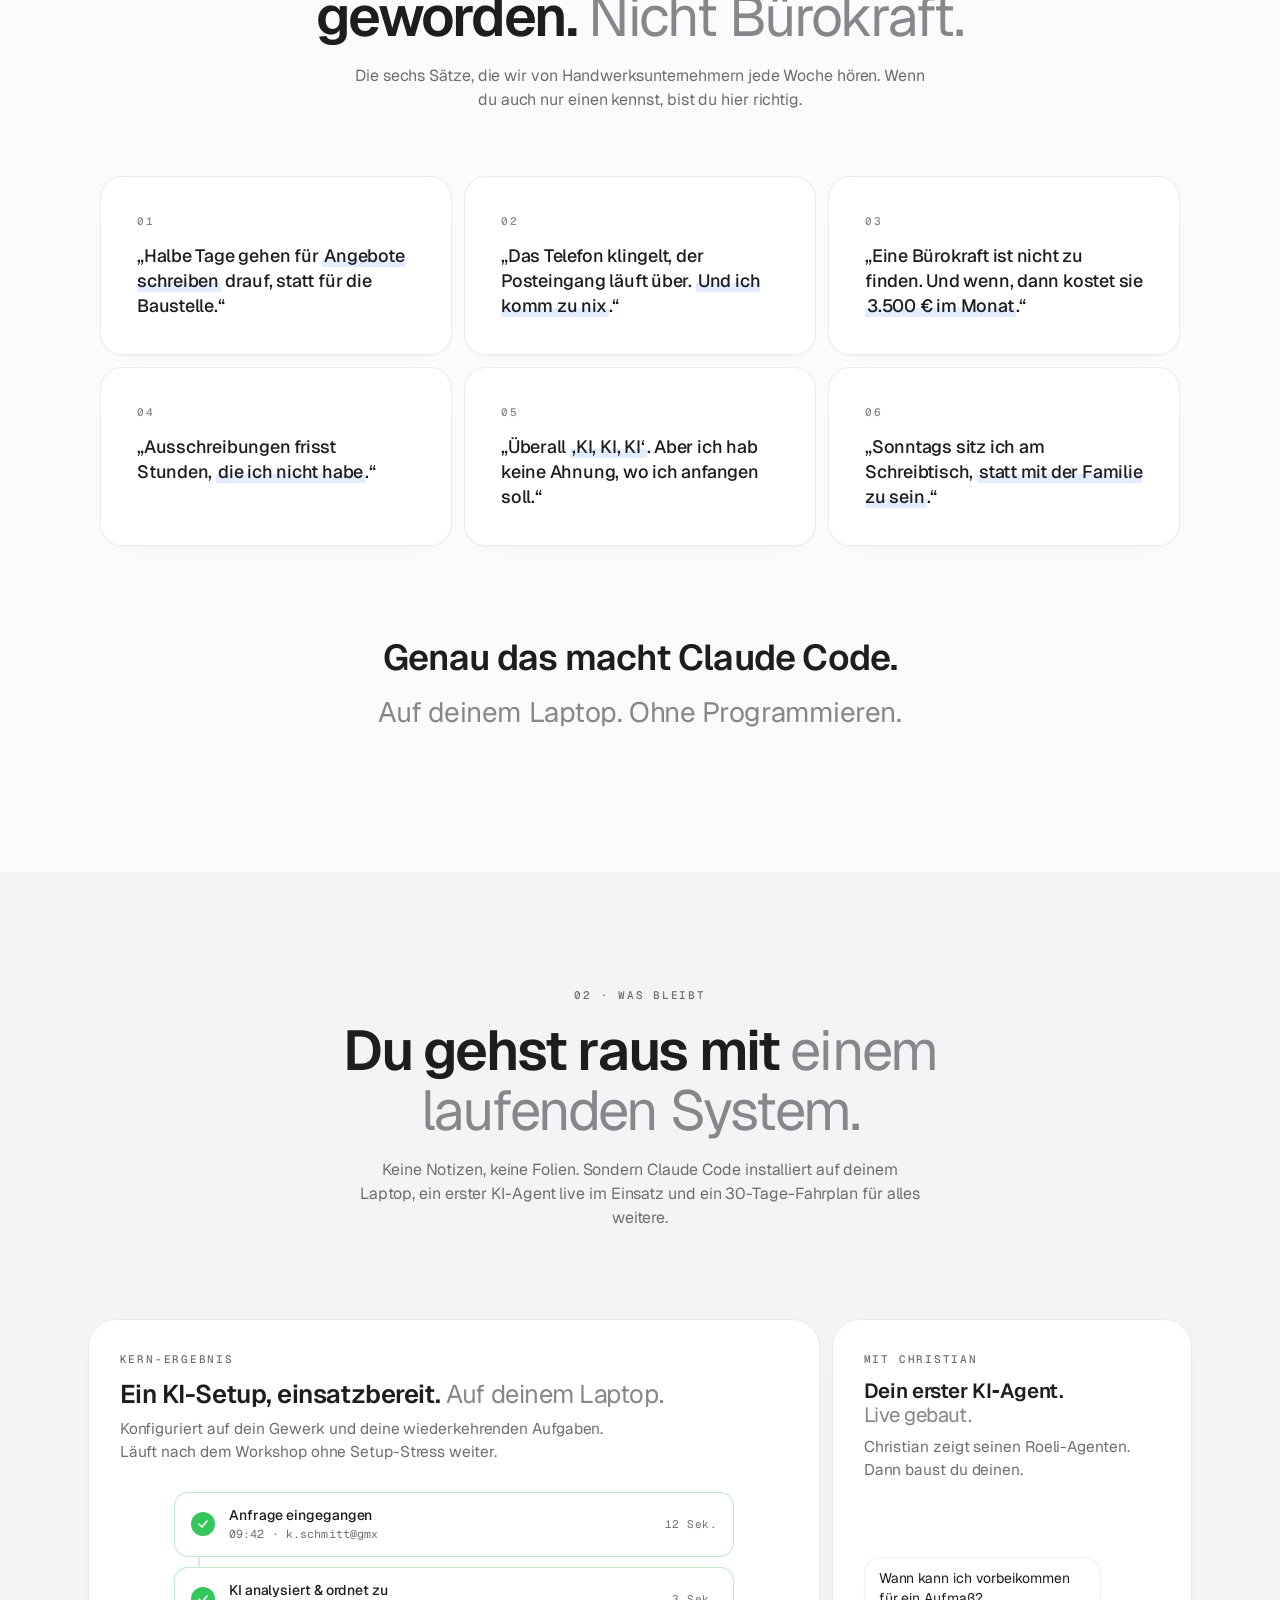
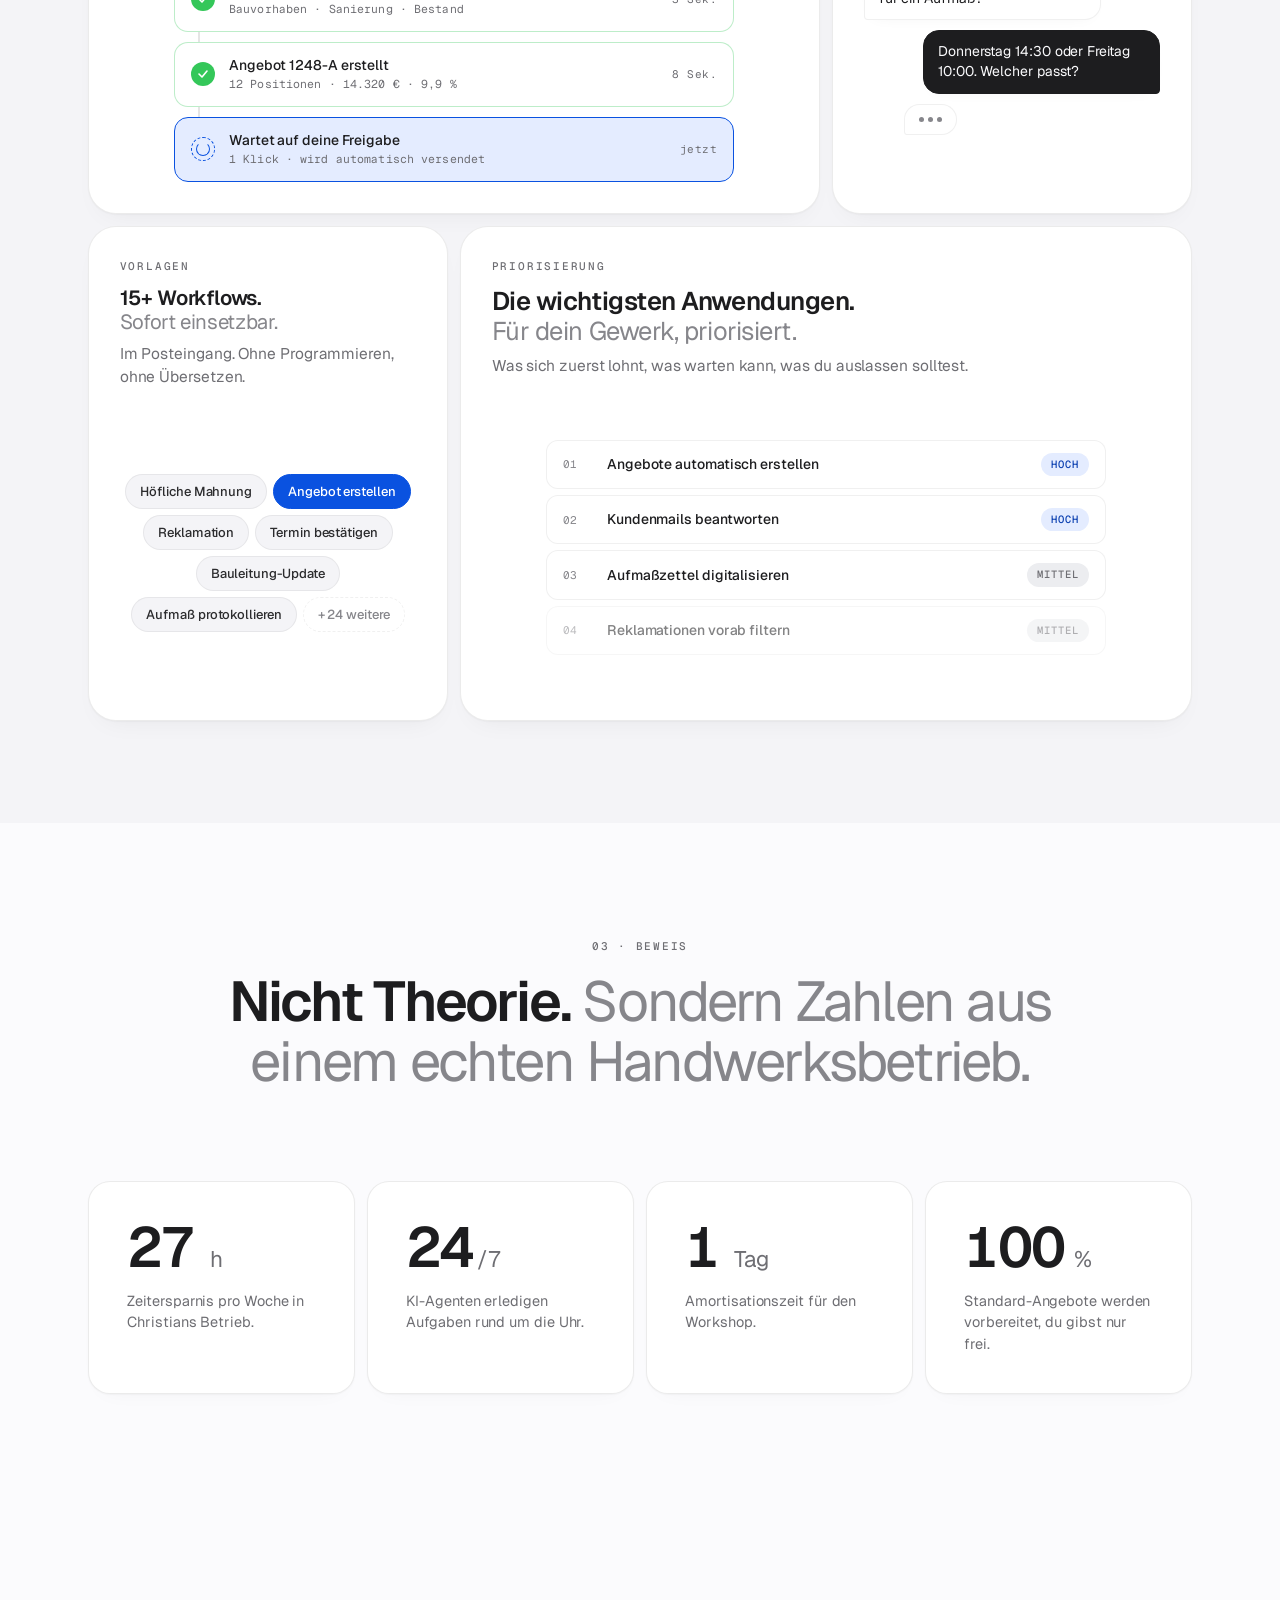
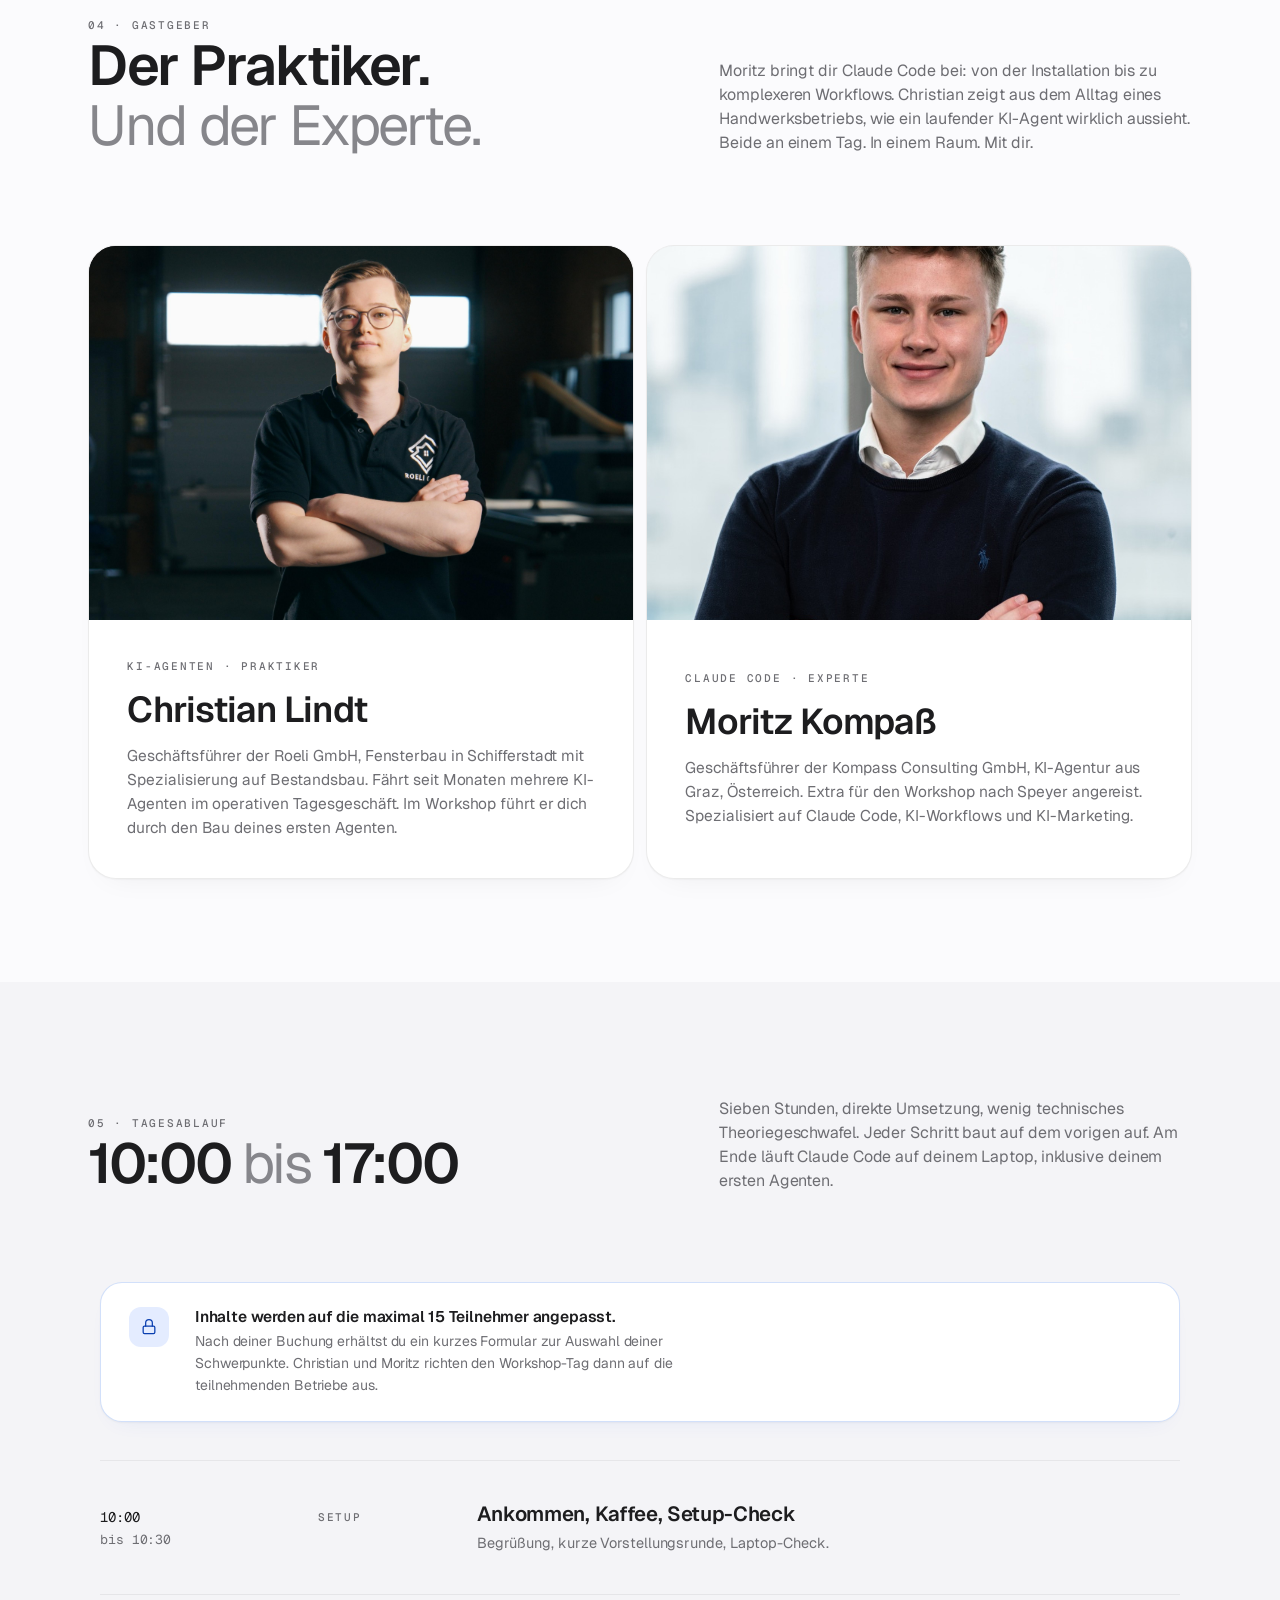
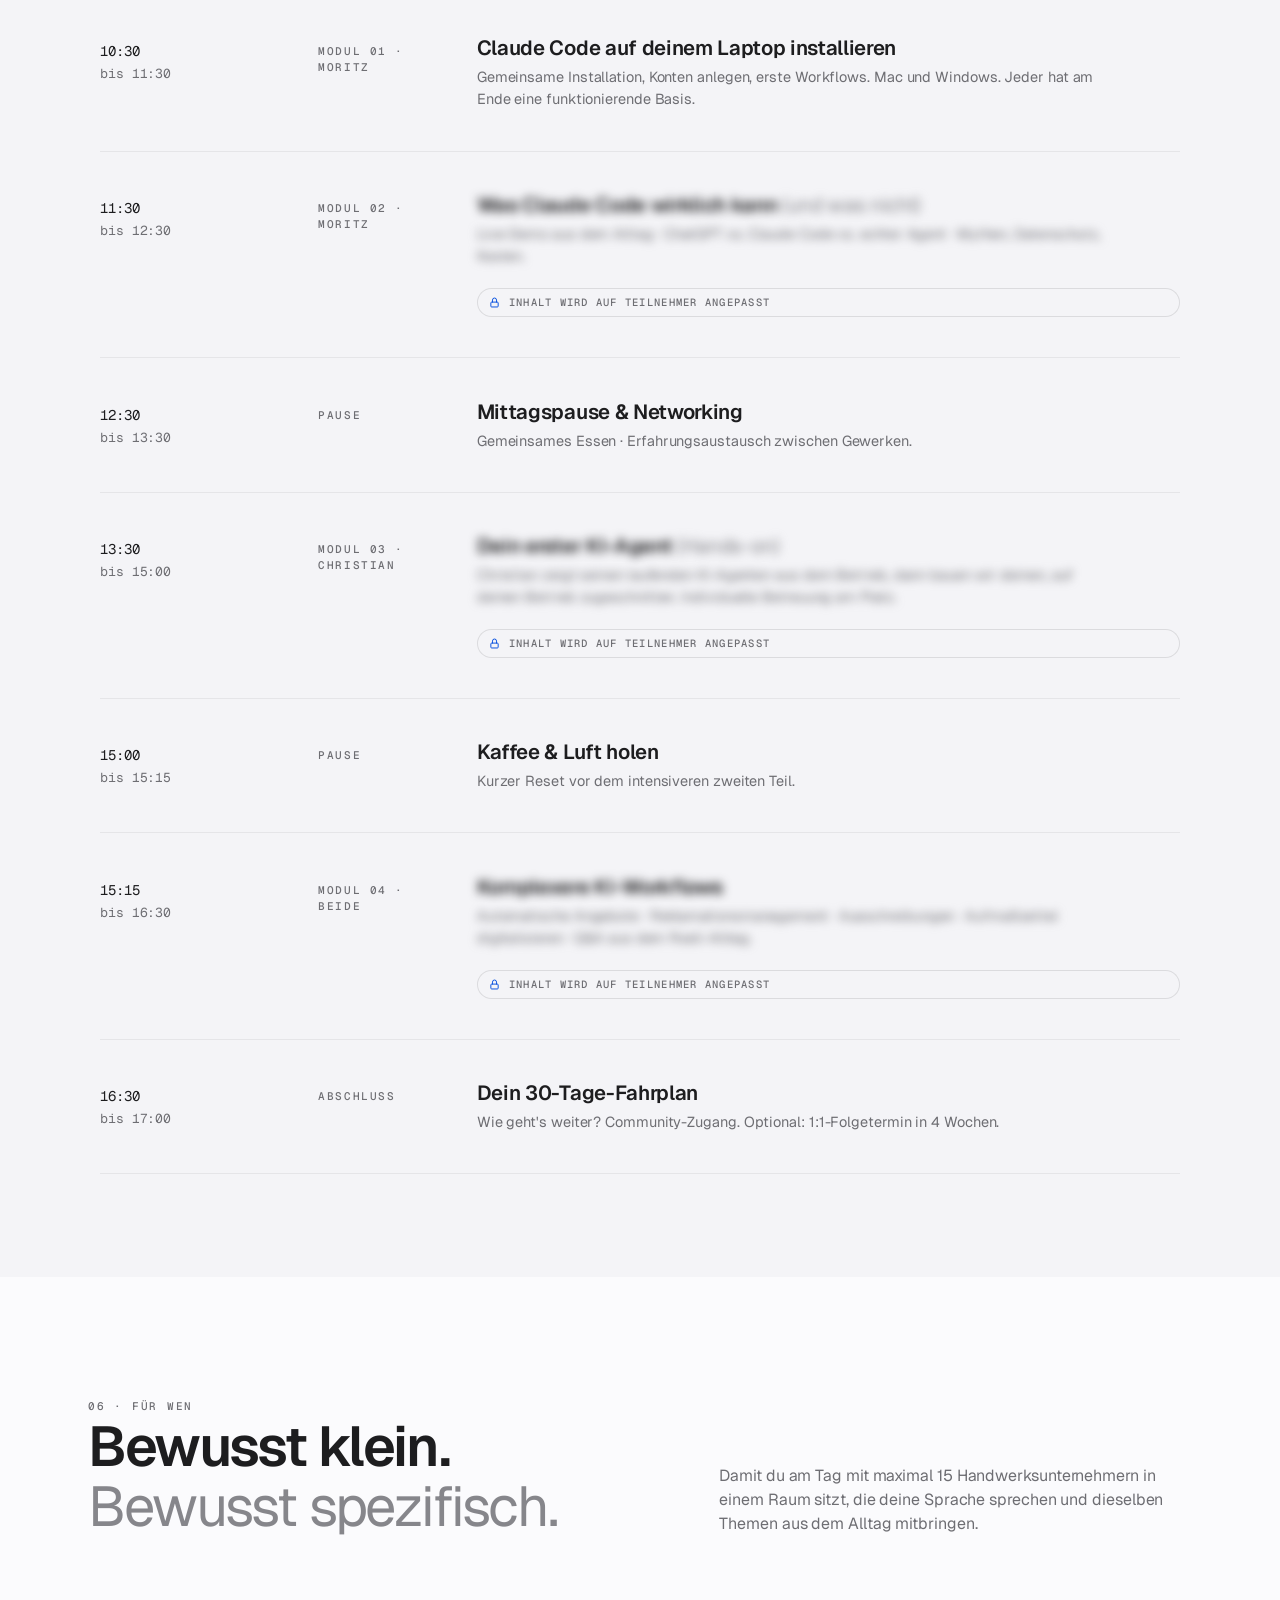
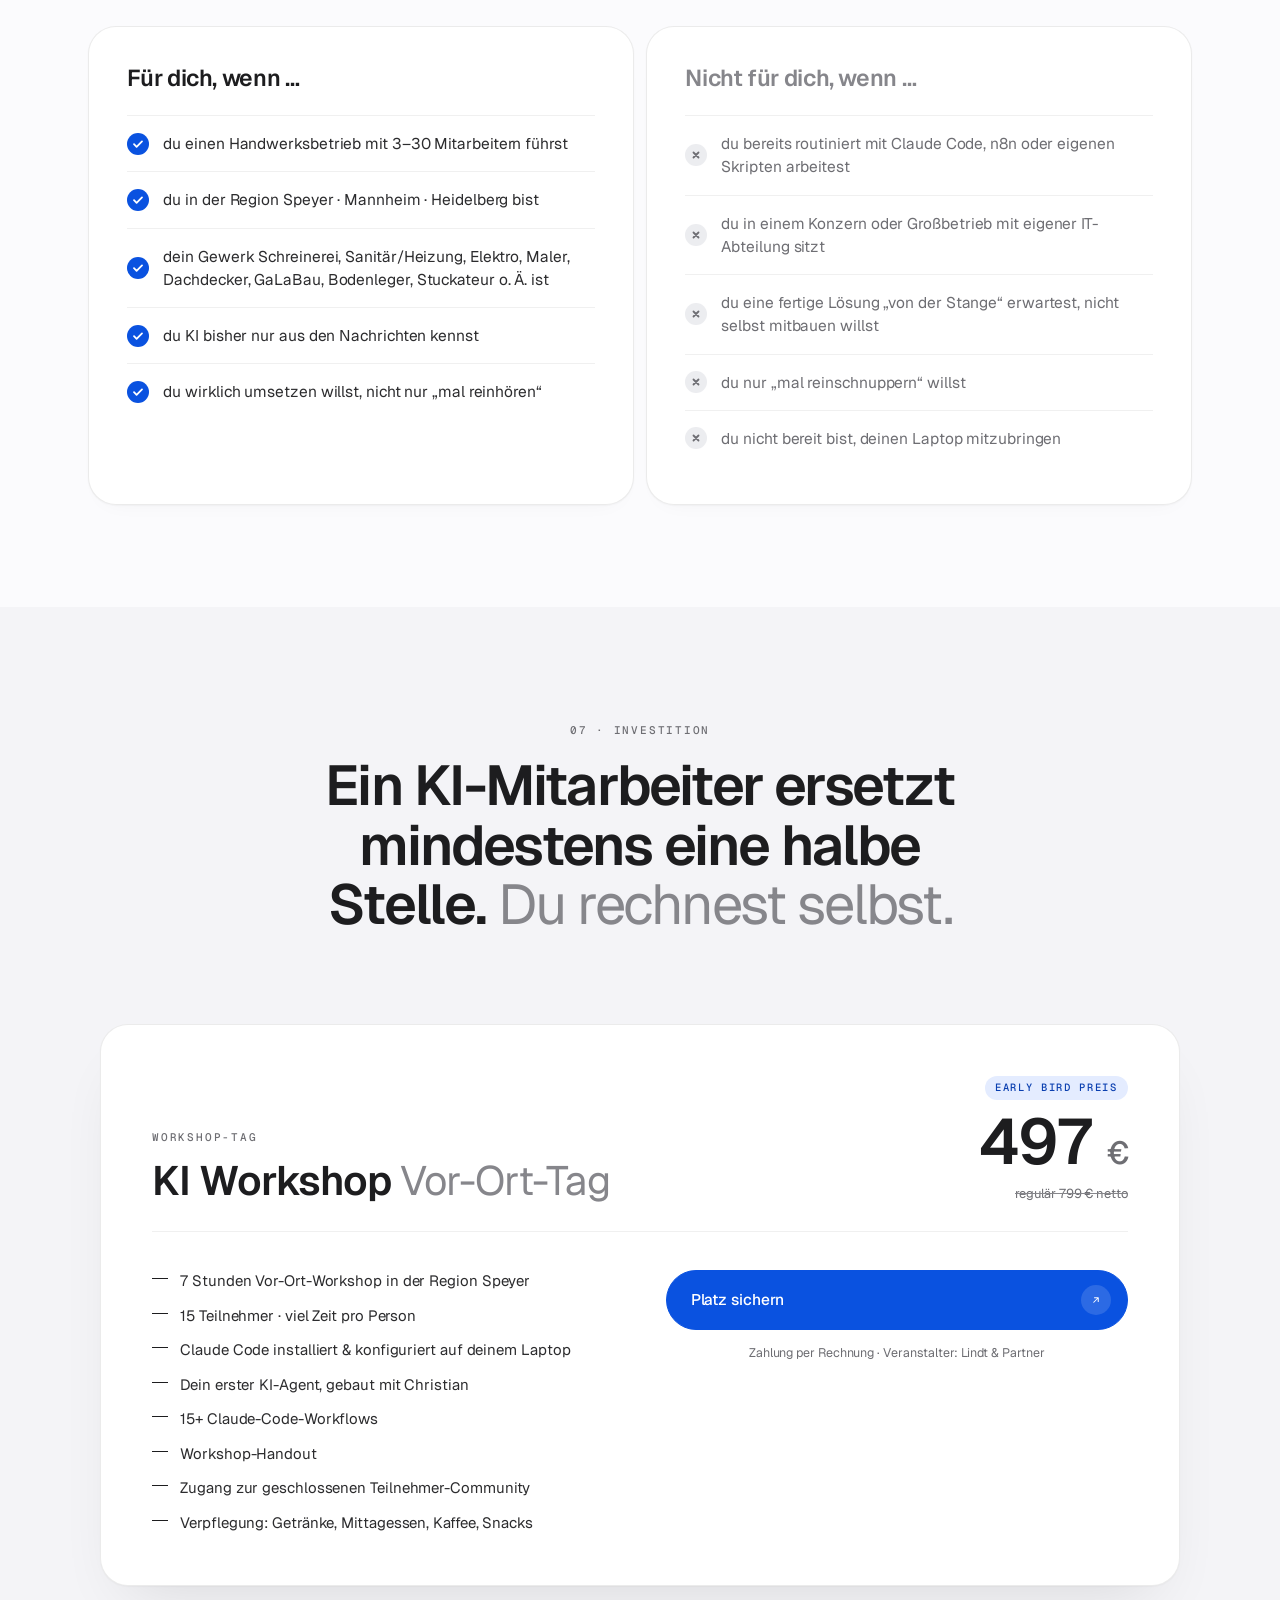
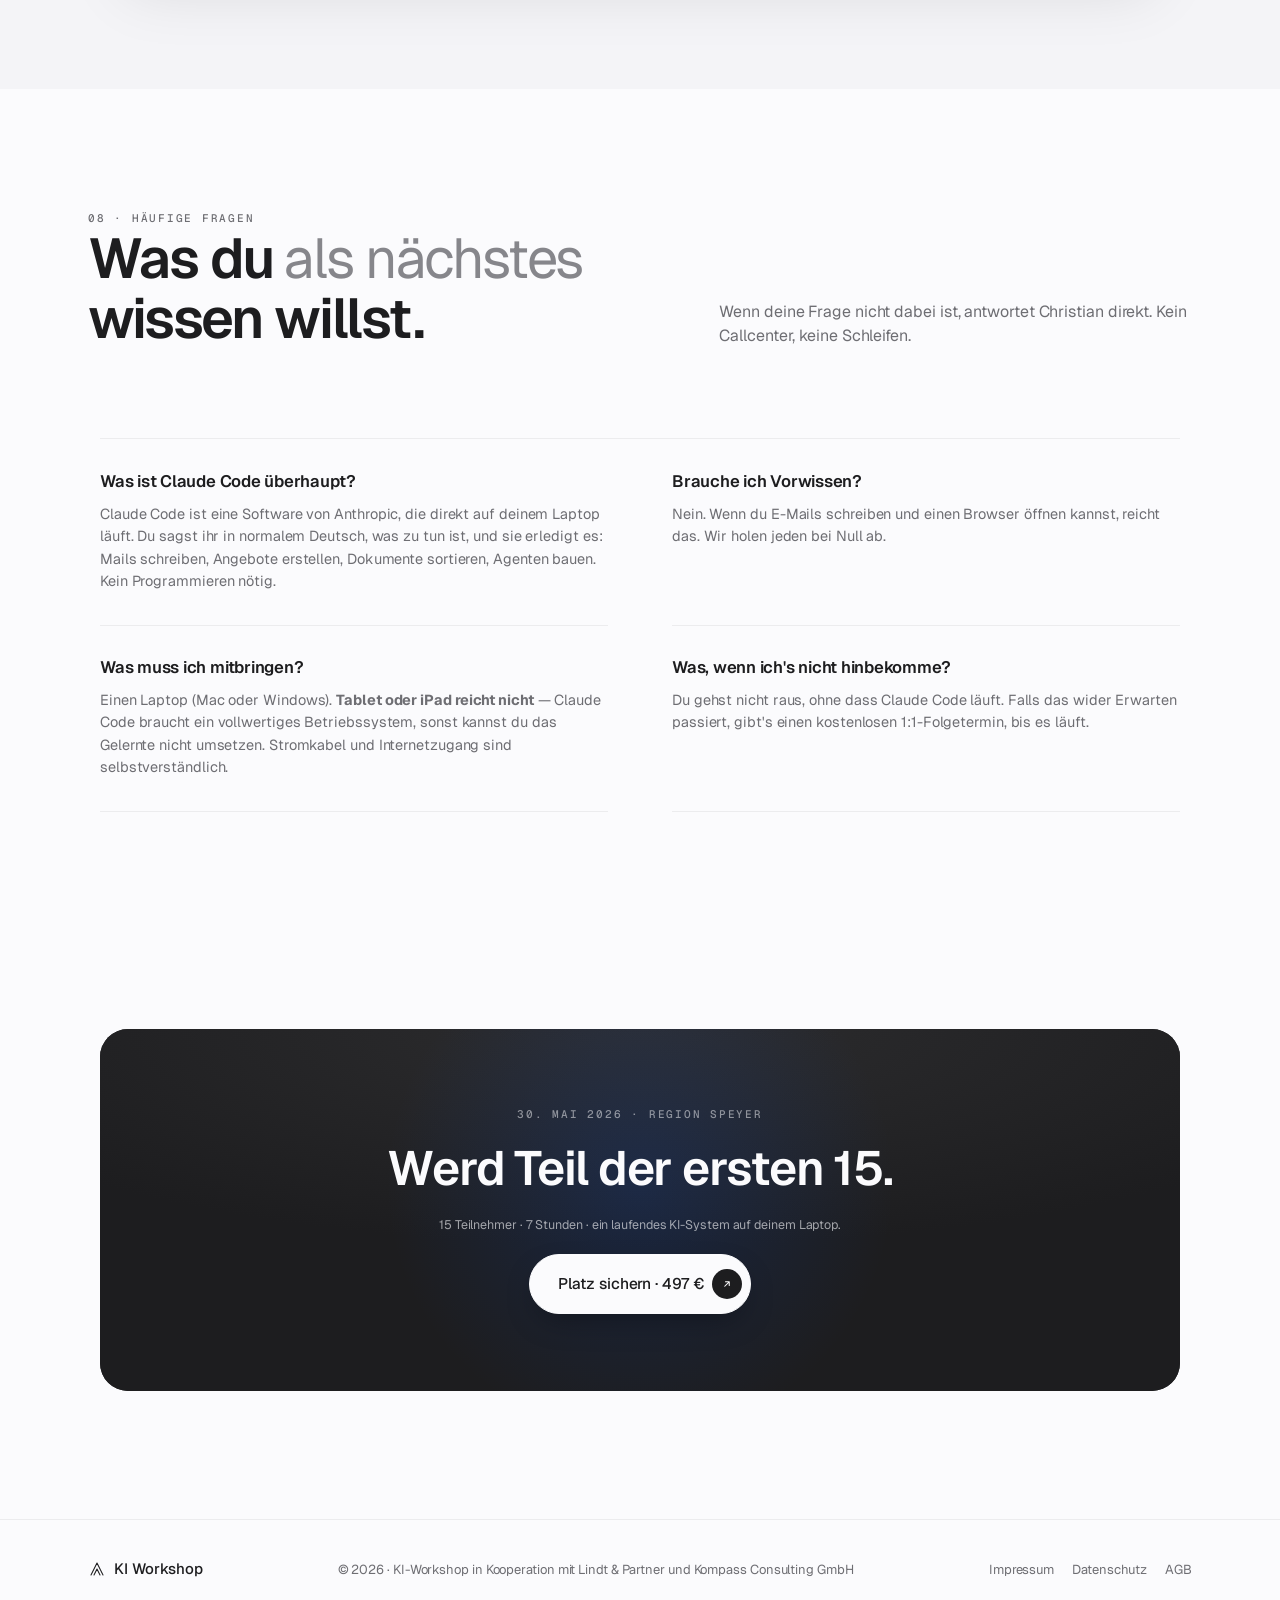
==== commit 18eb9452: "Problem-Heading: klarer und direkter "Du bist Handwerker geworden. Nicht Bürokraft." Lead-Zähler auf" ====
--- a/index.html
+++ b/index.html
@@ -174,10 +174,10 @@
           <header class="section-head">
             <span class="eyebrow">01 · Diagnose</span>
             <h2 class="section-title section-title--center">
-              Halbe Tage gehen für Dinge drauf, <em>für die du Handwerker geworden bist.</em>
+              Du bist Handwerker geworden. <em>Nicht Bürokraft.</em>
             </h2>
             <p class="section-lead">
-              Die fünf Sätze, die wir von Handwerksunternehmern jede Woche hören.
+              Die sechs Sätze, die wir von Handwerksunternehmern jede Woche hören.
               Wenn du auch nur einen kennst, bist du hier richtig.
             </p>
           </header>
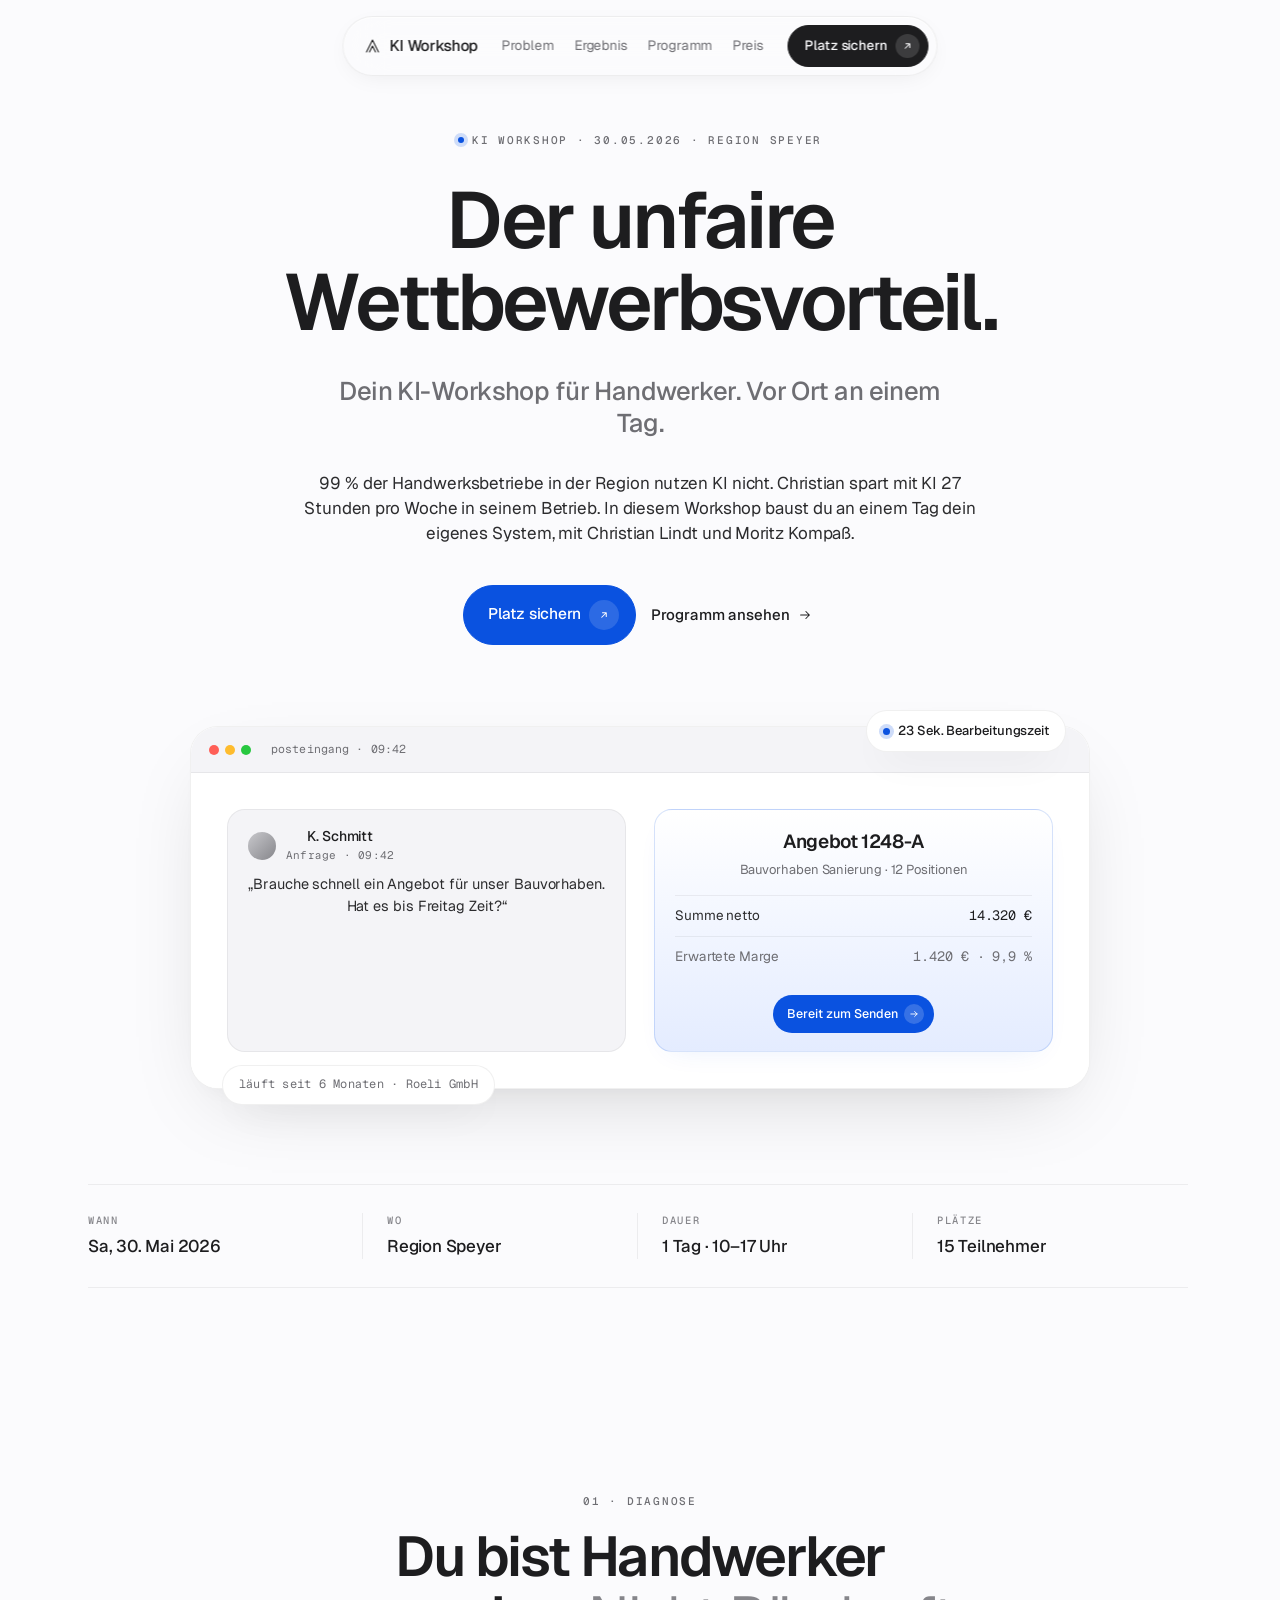
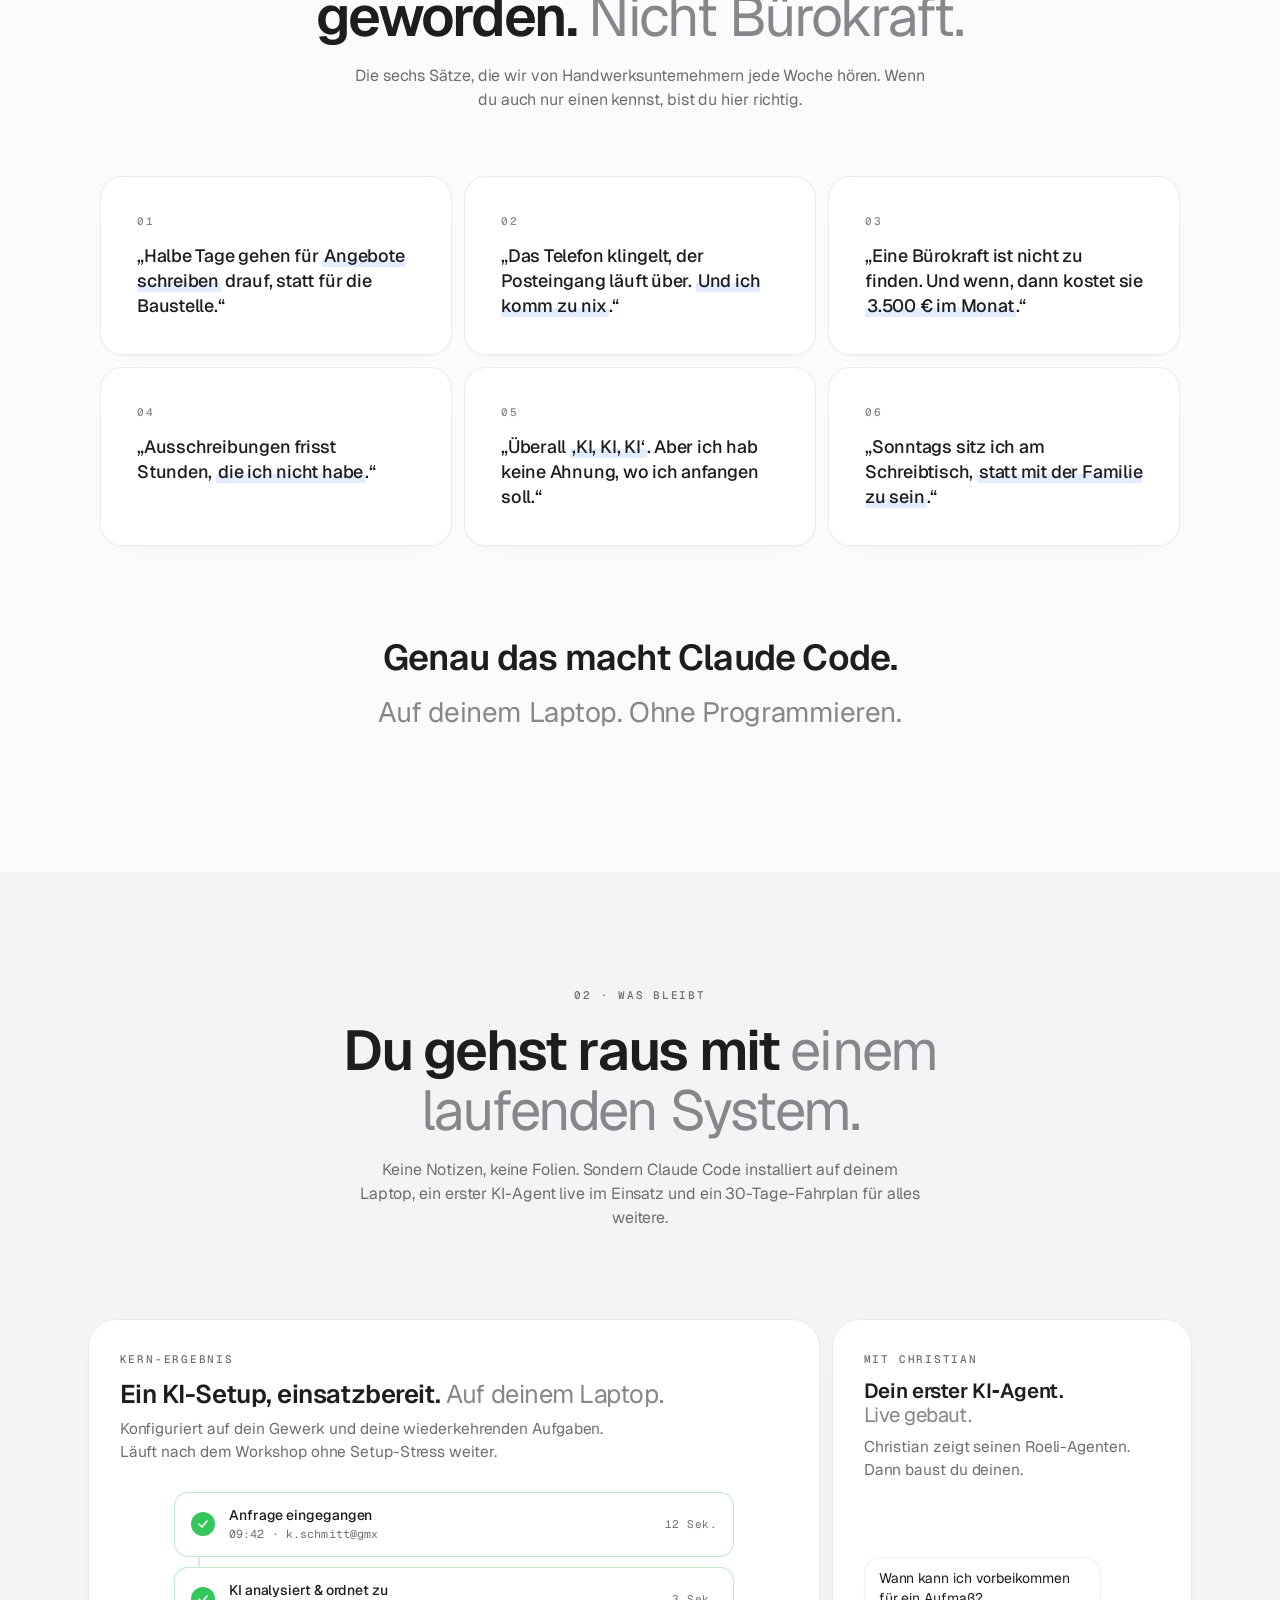
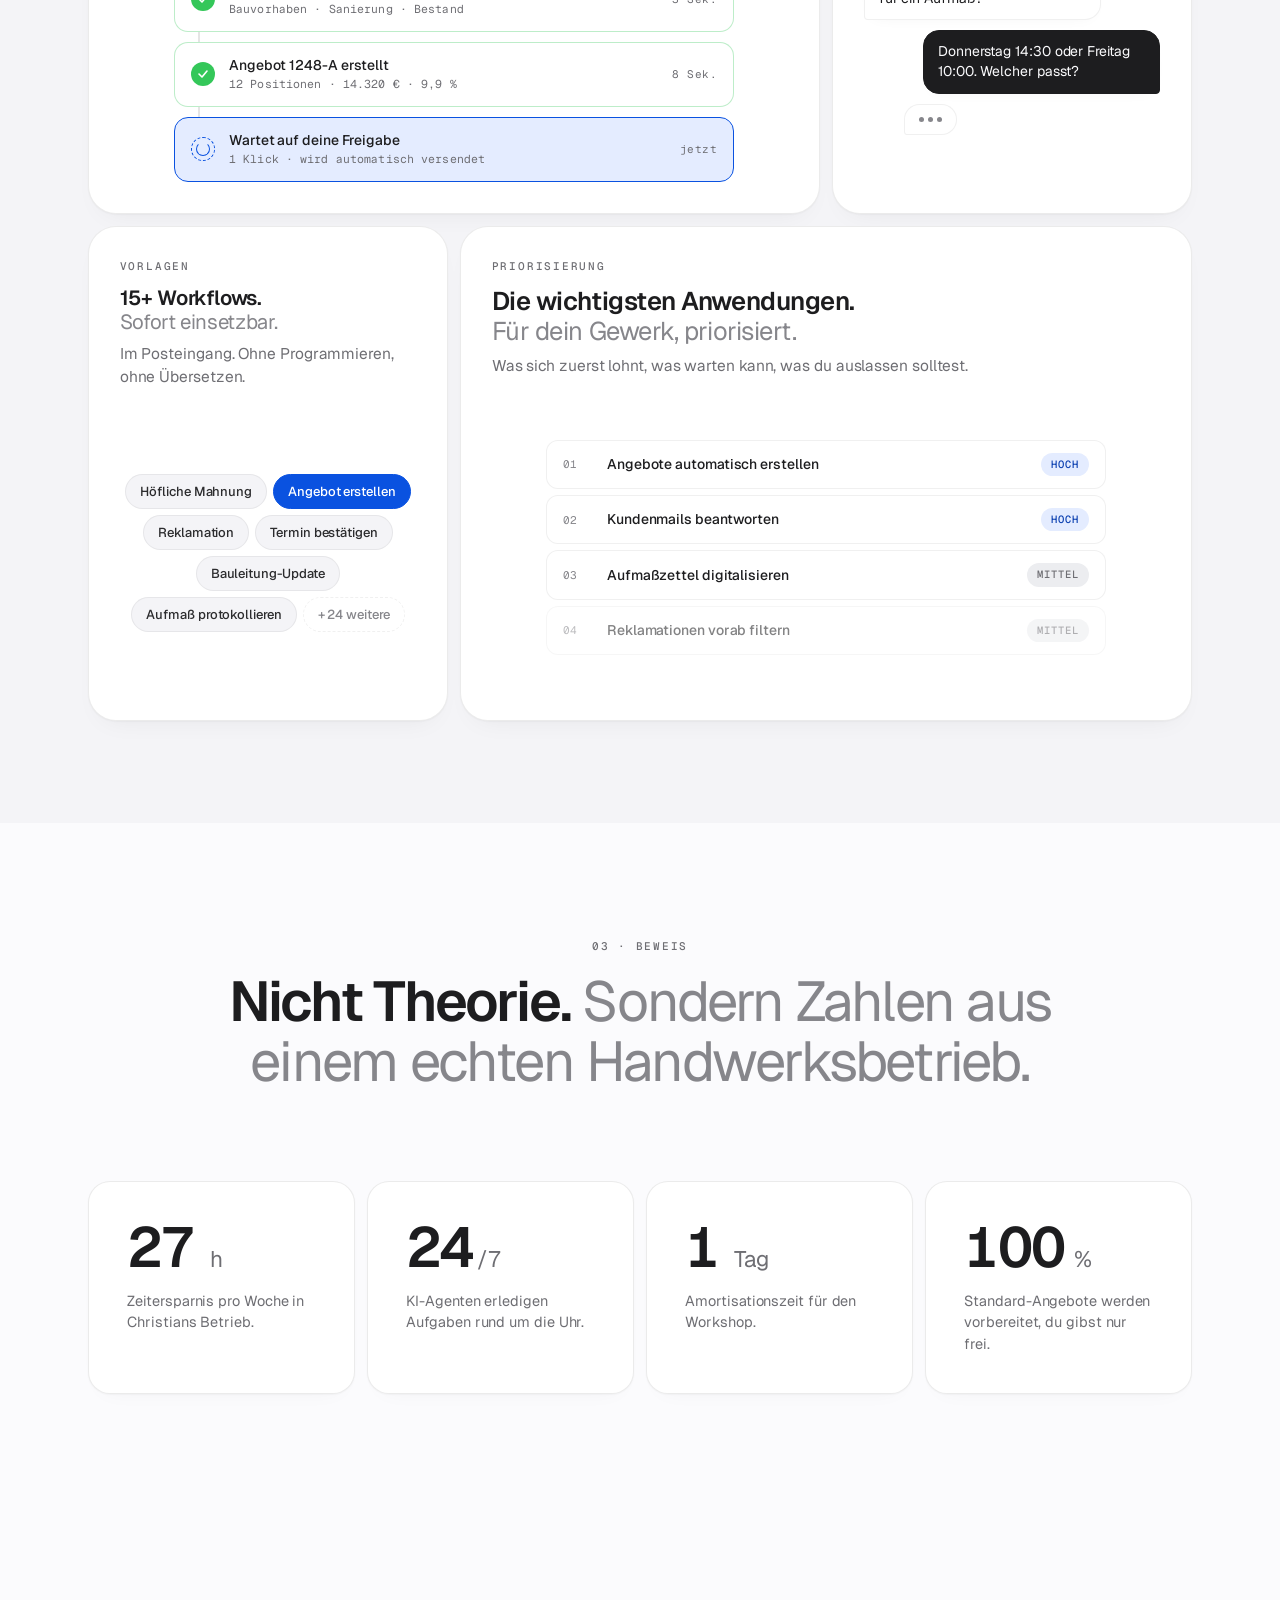
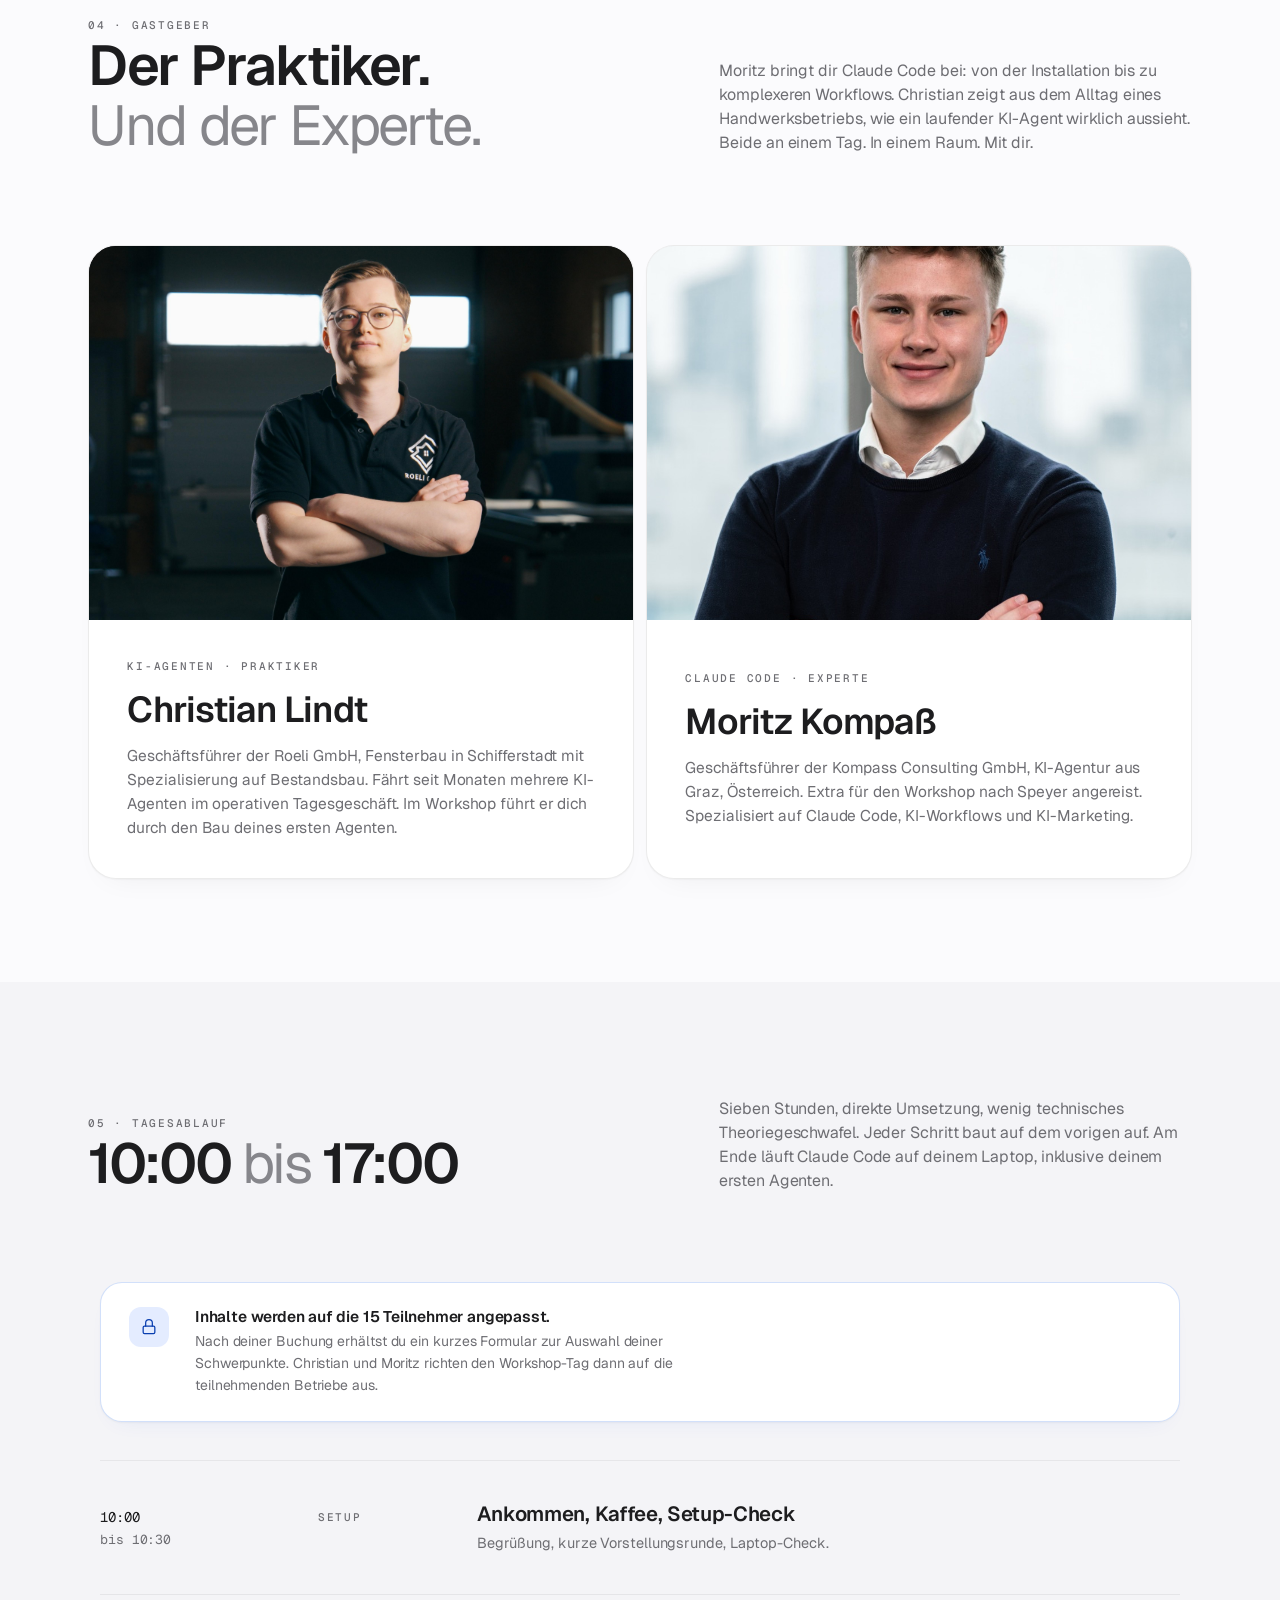
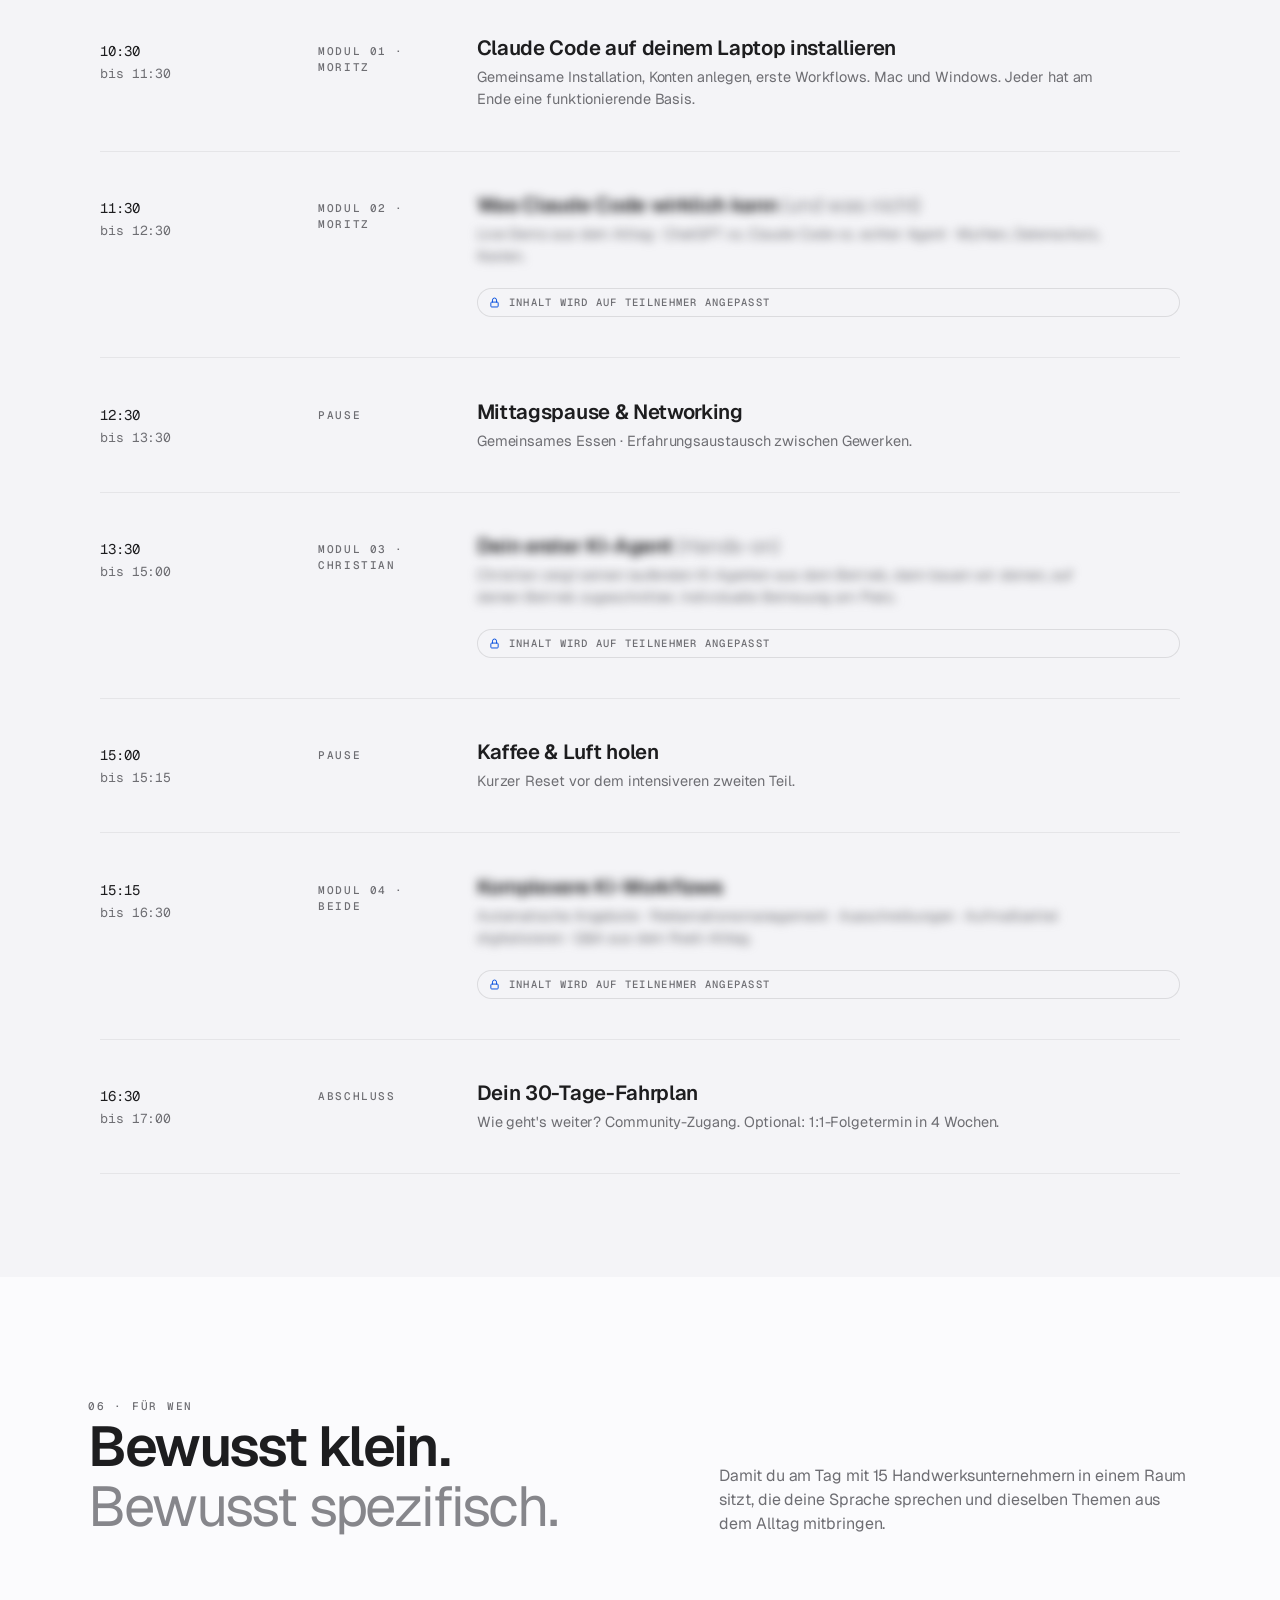
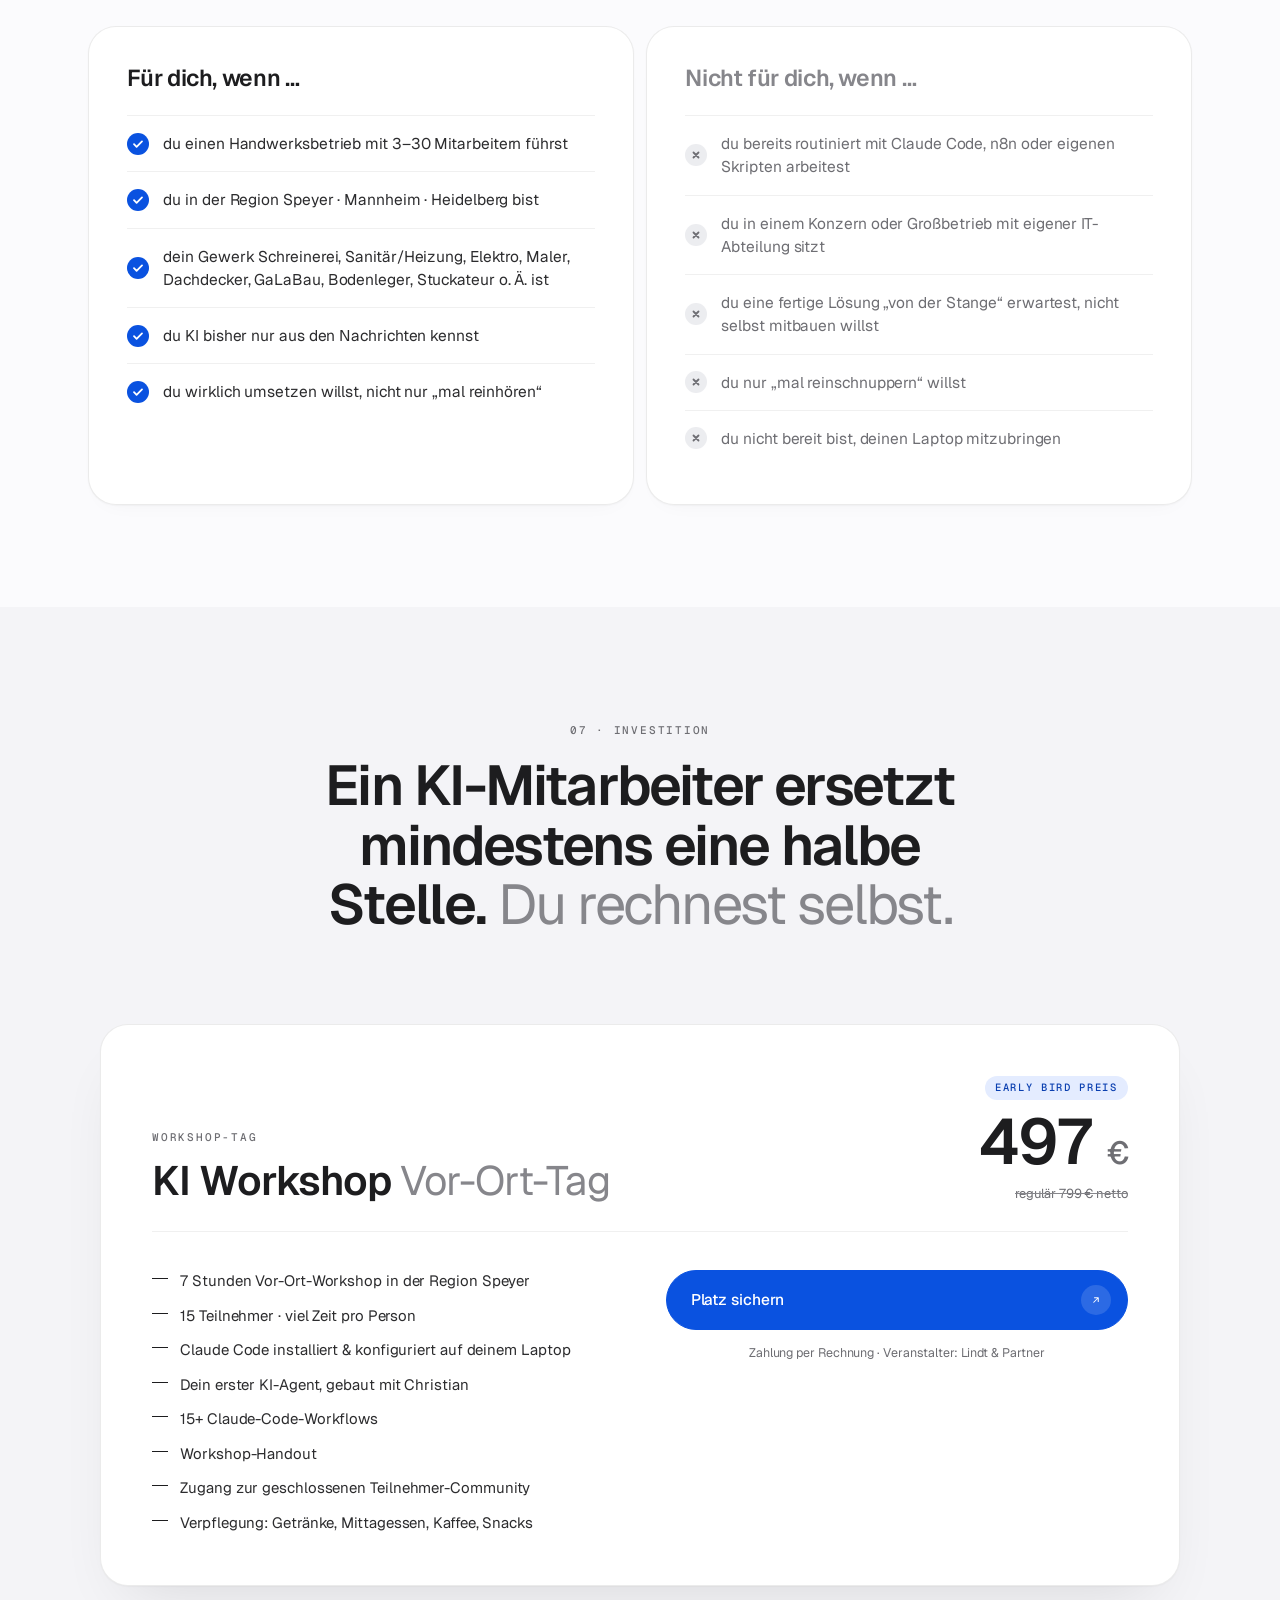
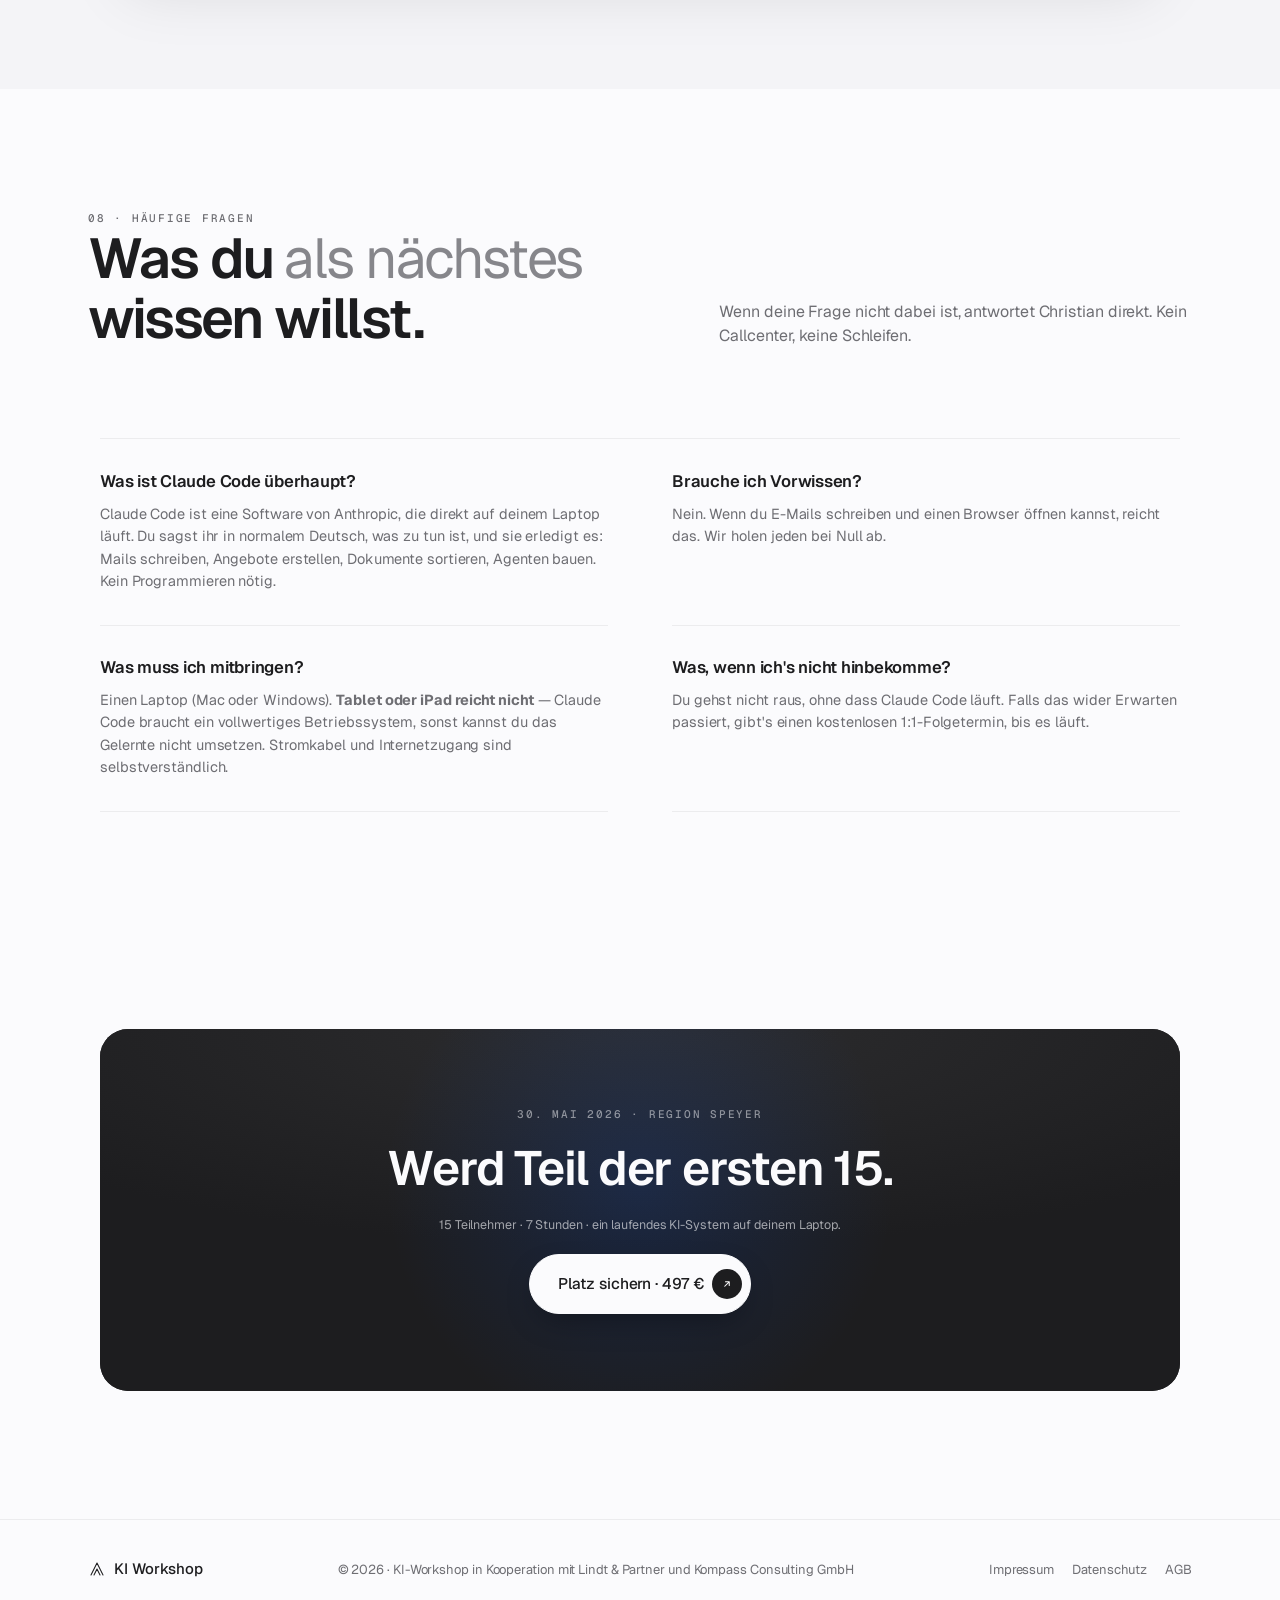
==== commit c8017a3b: ""maximal" überall entfernt Co-Authored-By: Claude Opus 4.7 (1M context) <noreply@anthropic.com>" ====
--- a/index.html
+++ b/index.html
@@ -447,7 +447,7 @@
               <svg viewBox="0 0 24 24" fill="none"><rect x="5" y="11" width="14" height="9" rx="1.6" stroke="currentColor" stroke-width="1.5"/><path d="M8 11V7a4 4 0 0 1 8 0v4" stroke="currentColor" stroke-width="1.5" stroke-linecap="round"/></svg>
             </span>
             <div>
-              <p class="schedule__notice-title">Inhalte werden auf die maximal 15 Teilnehmer angepasst.</p>
+              <p class="schedule__notice-title">Inhalte werden auf die 15 Teilnehmer angepasst.</p>
               <p class="schedule__notice-text">
                 Nach deiner Buchung erhältst du ein kurzes Formular zur Auswahl deiner Schwerpunkte.
                 Christian und Moritz richten den Workshop-Tag dann auf die teilnehmenden Betriebe aus.
@@ -547,7 +547,7 @@
               <h2 class="section-title">Bewusst klein. <em>Bewusst spezifisch.</em></h2>
             </div>
             <p class="section-lead">
-              Damit du am Tag mit maximal 15 Handwerksunternehmern in einem Raum sitzt, die deine Sprache
+              Damit du am Tag mit 15 Handwerksunternehmern in einem Raum sitzt, die deine Sprache
               sprechen und dieselben Themen aus dem Alltag mitbringen.
             </p>
           </header>
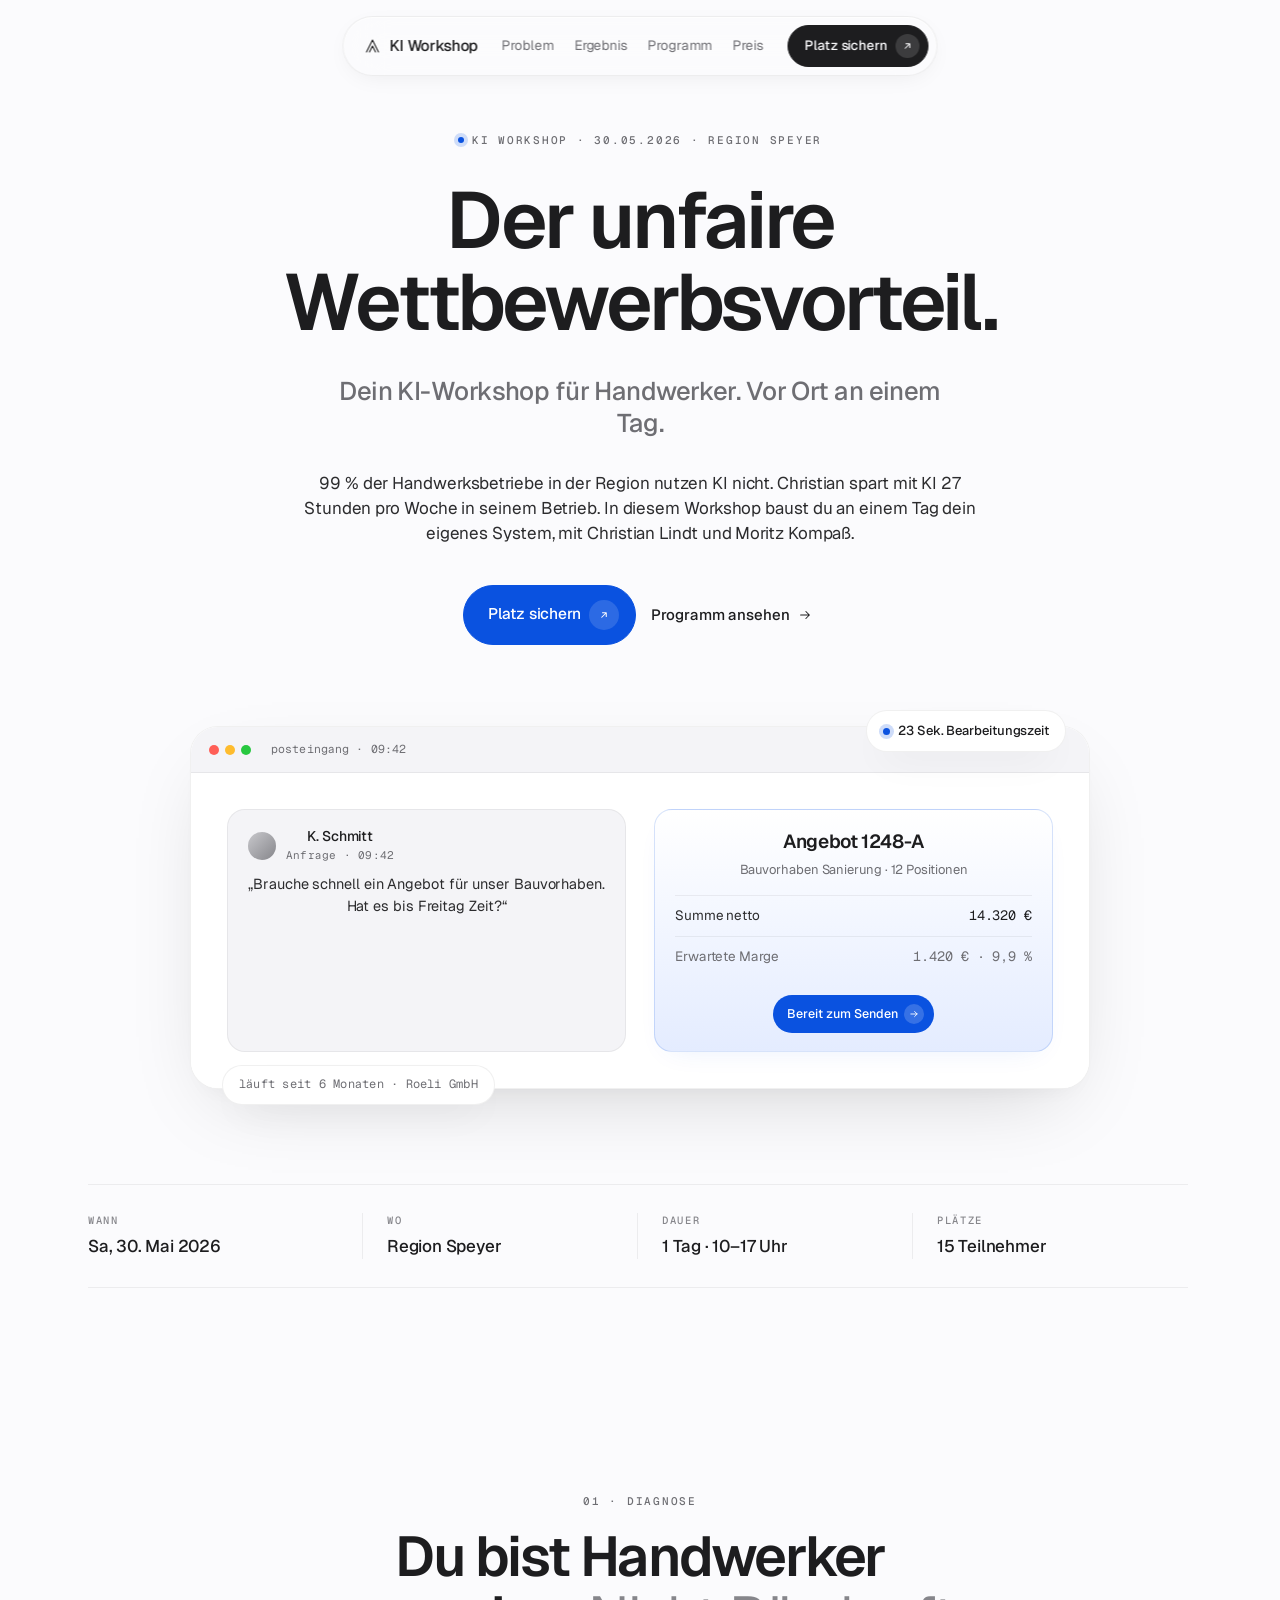
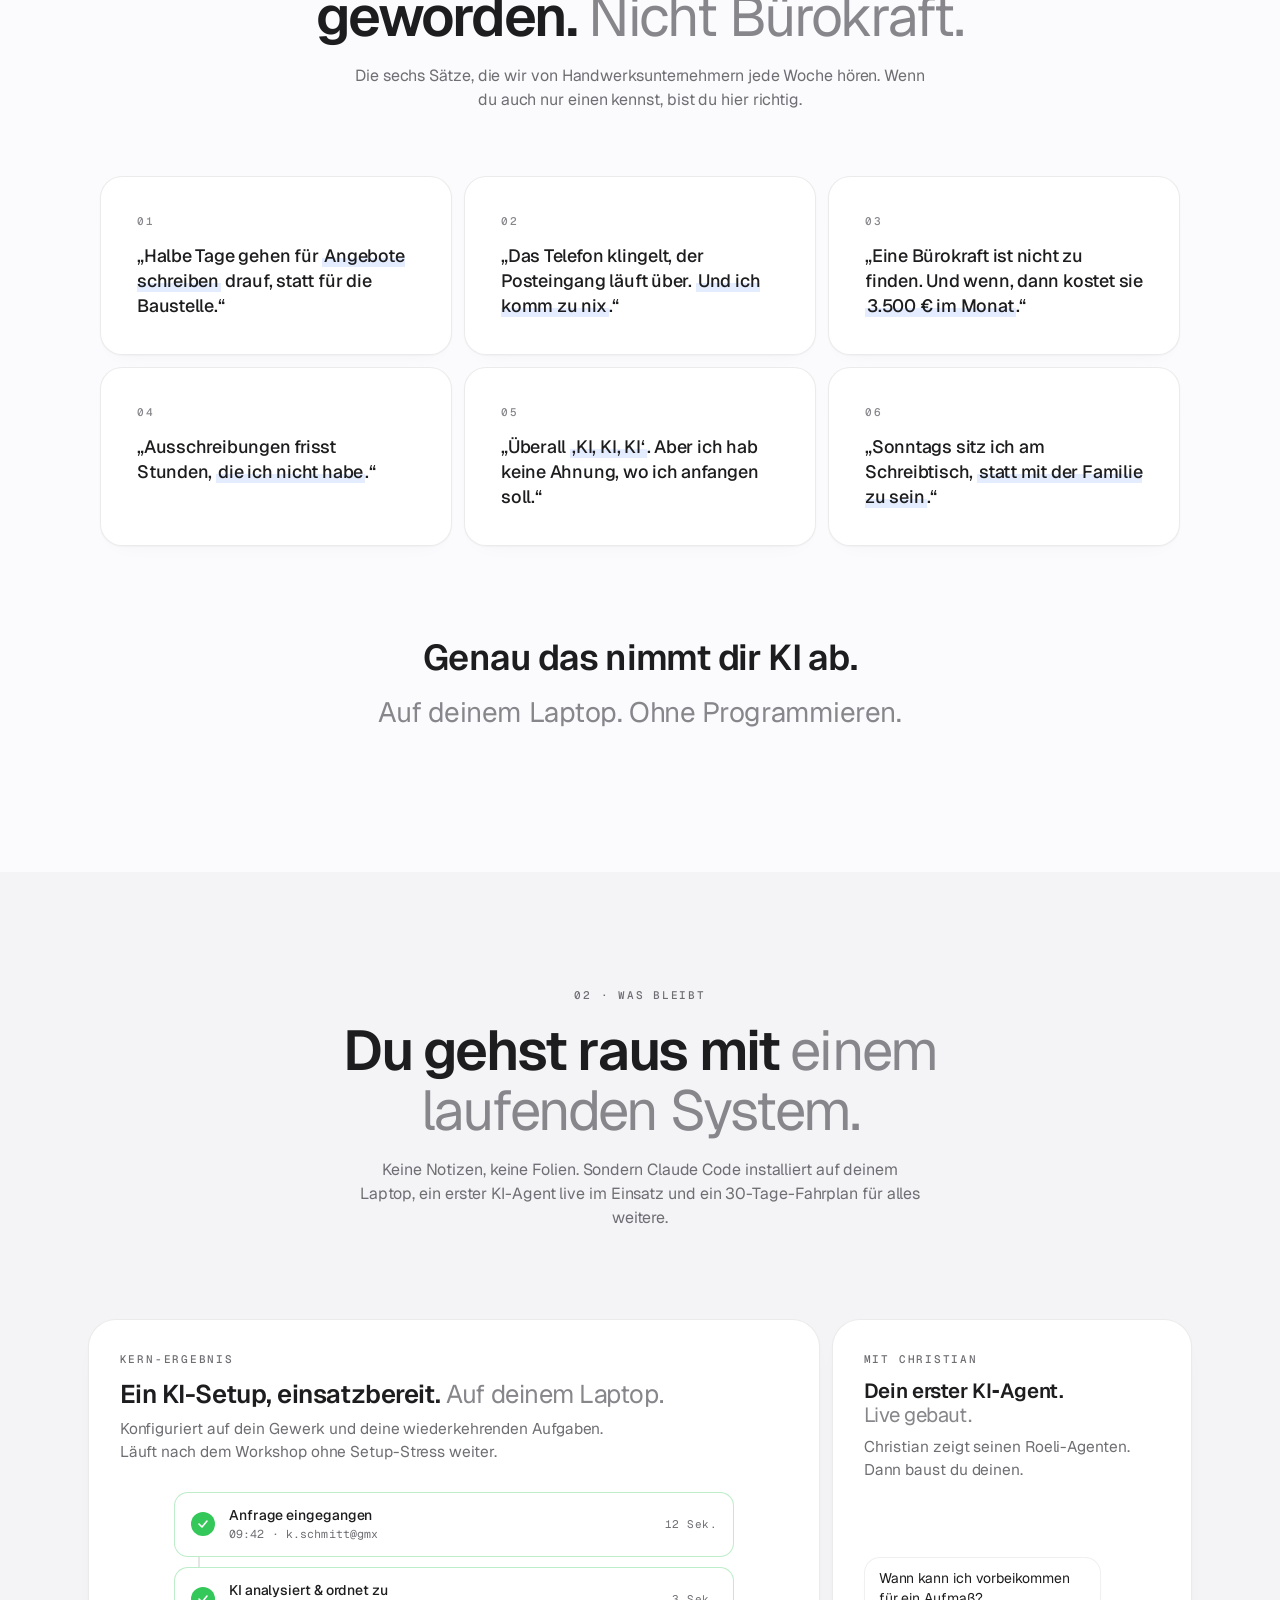
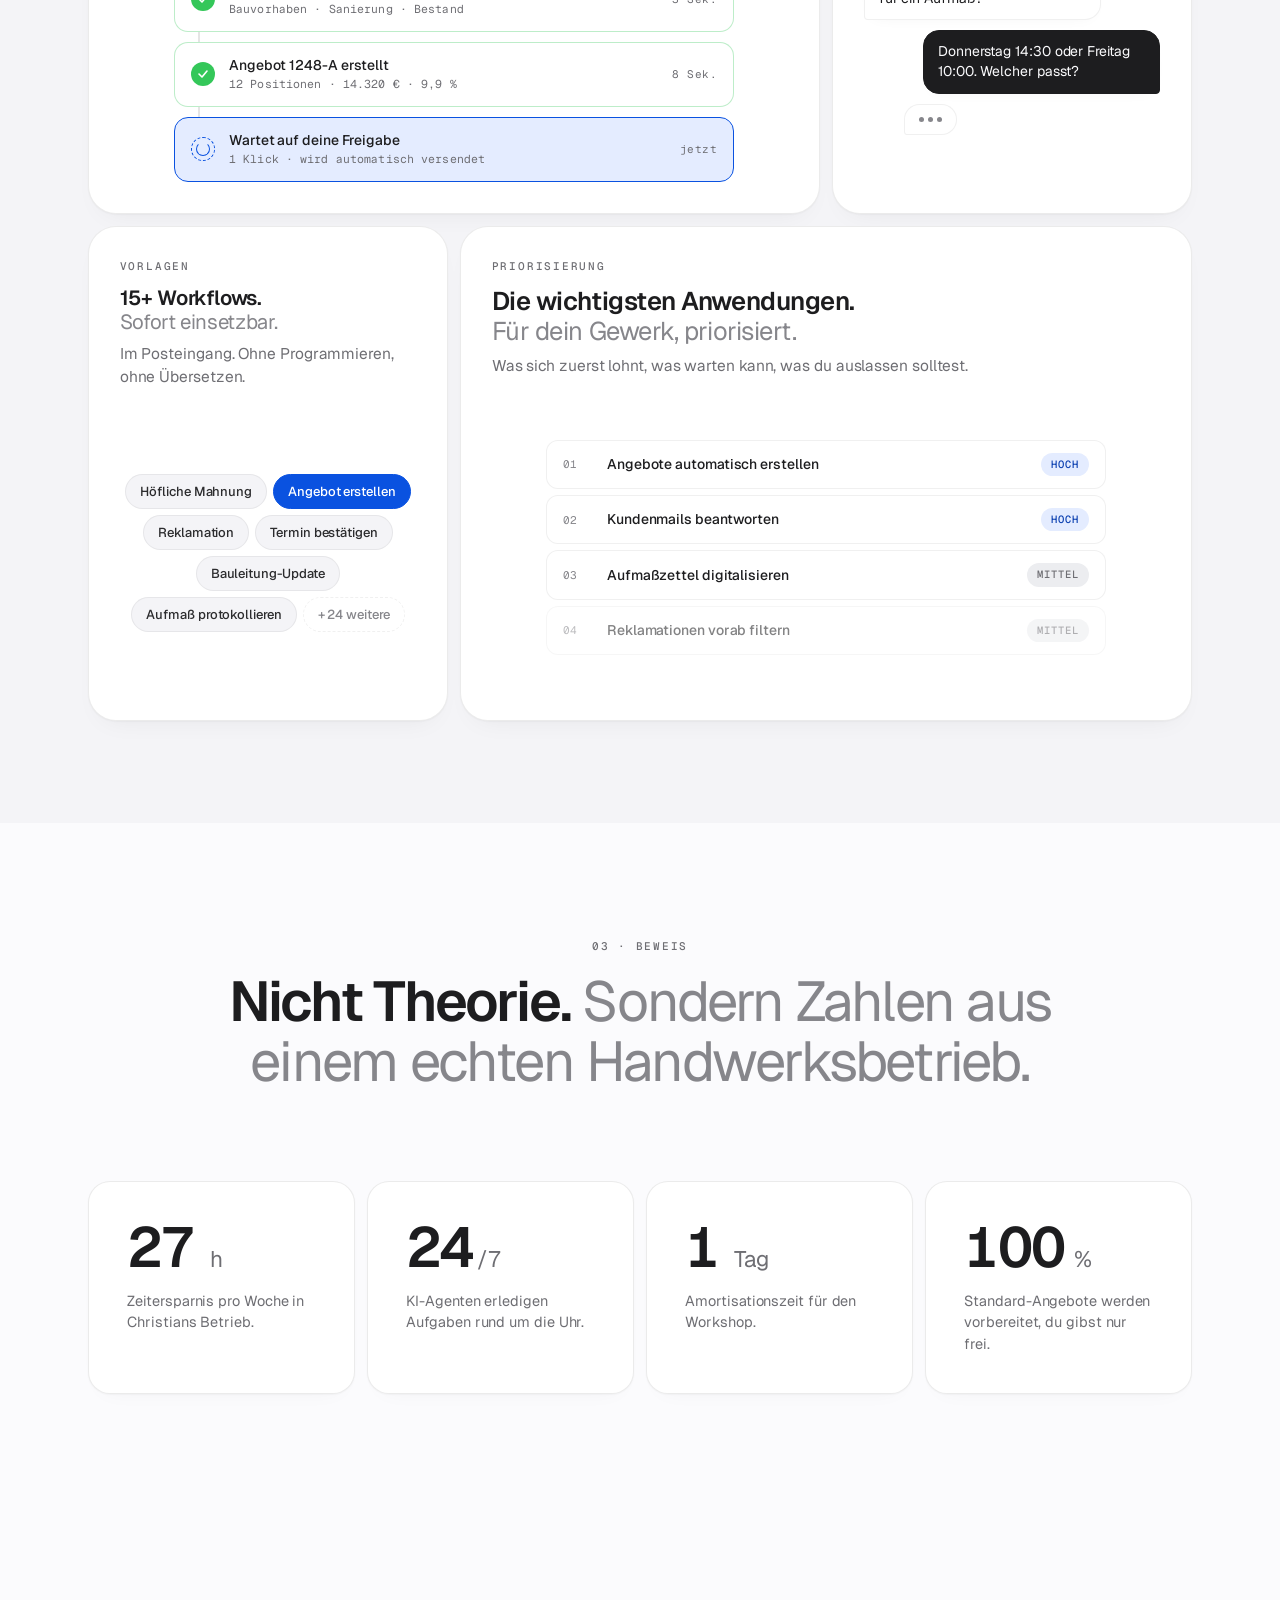
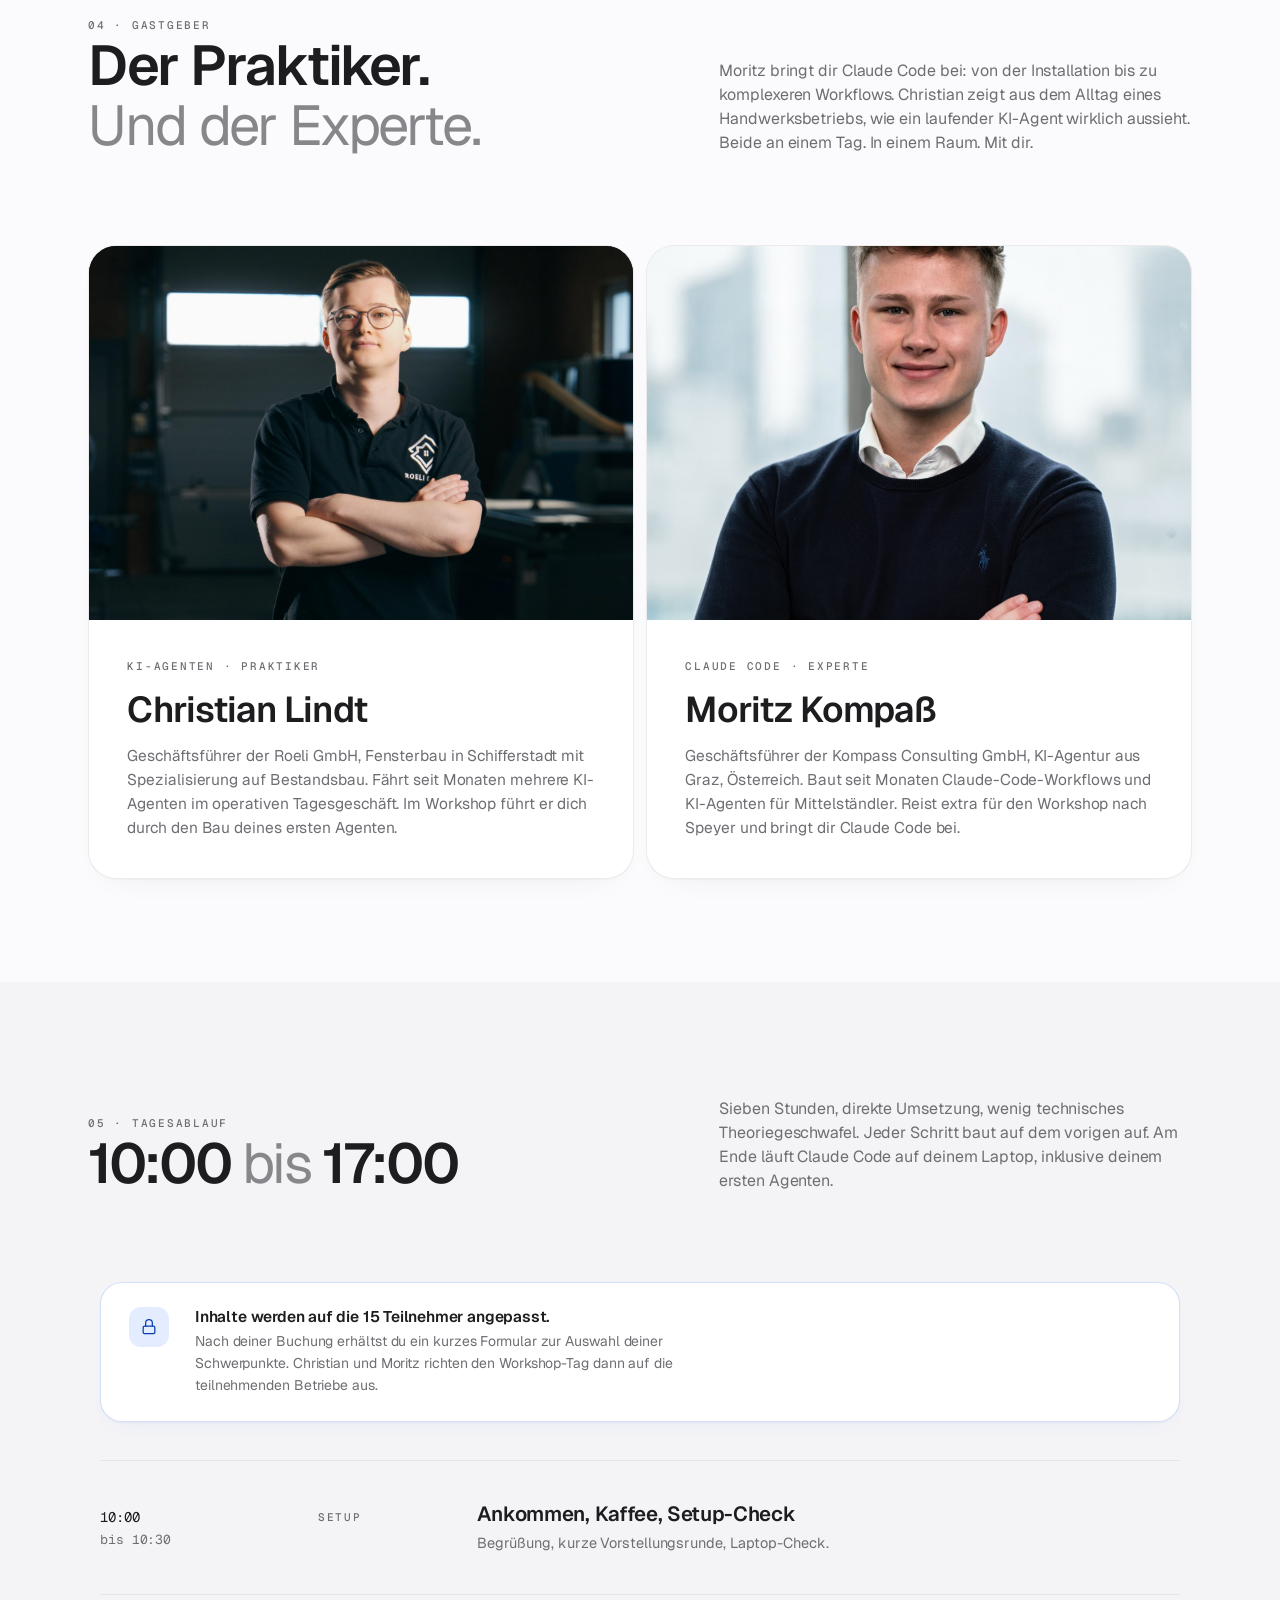
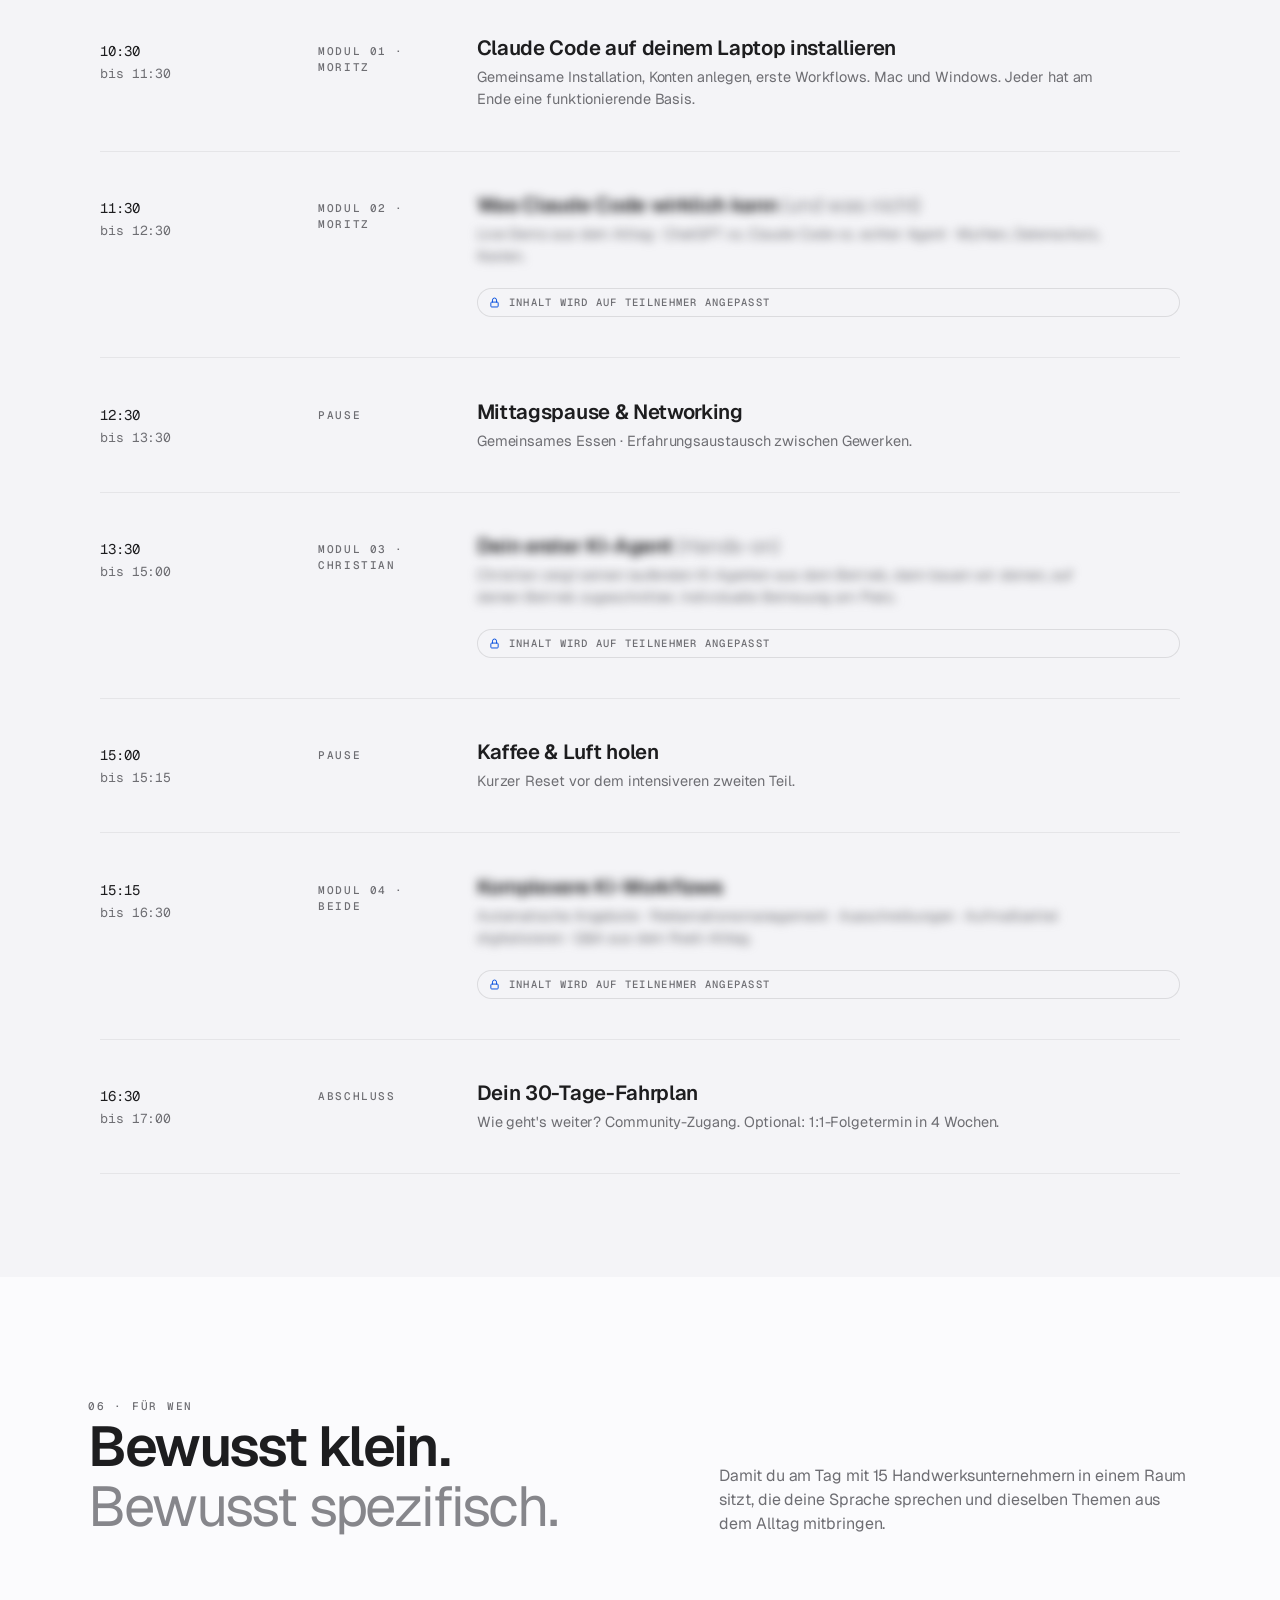
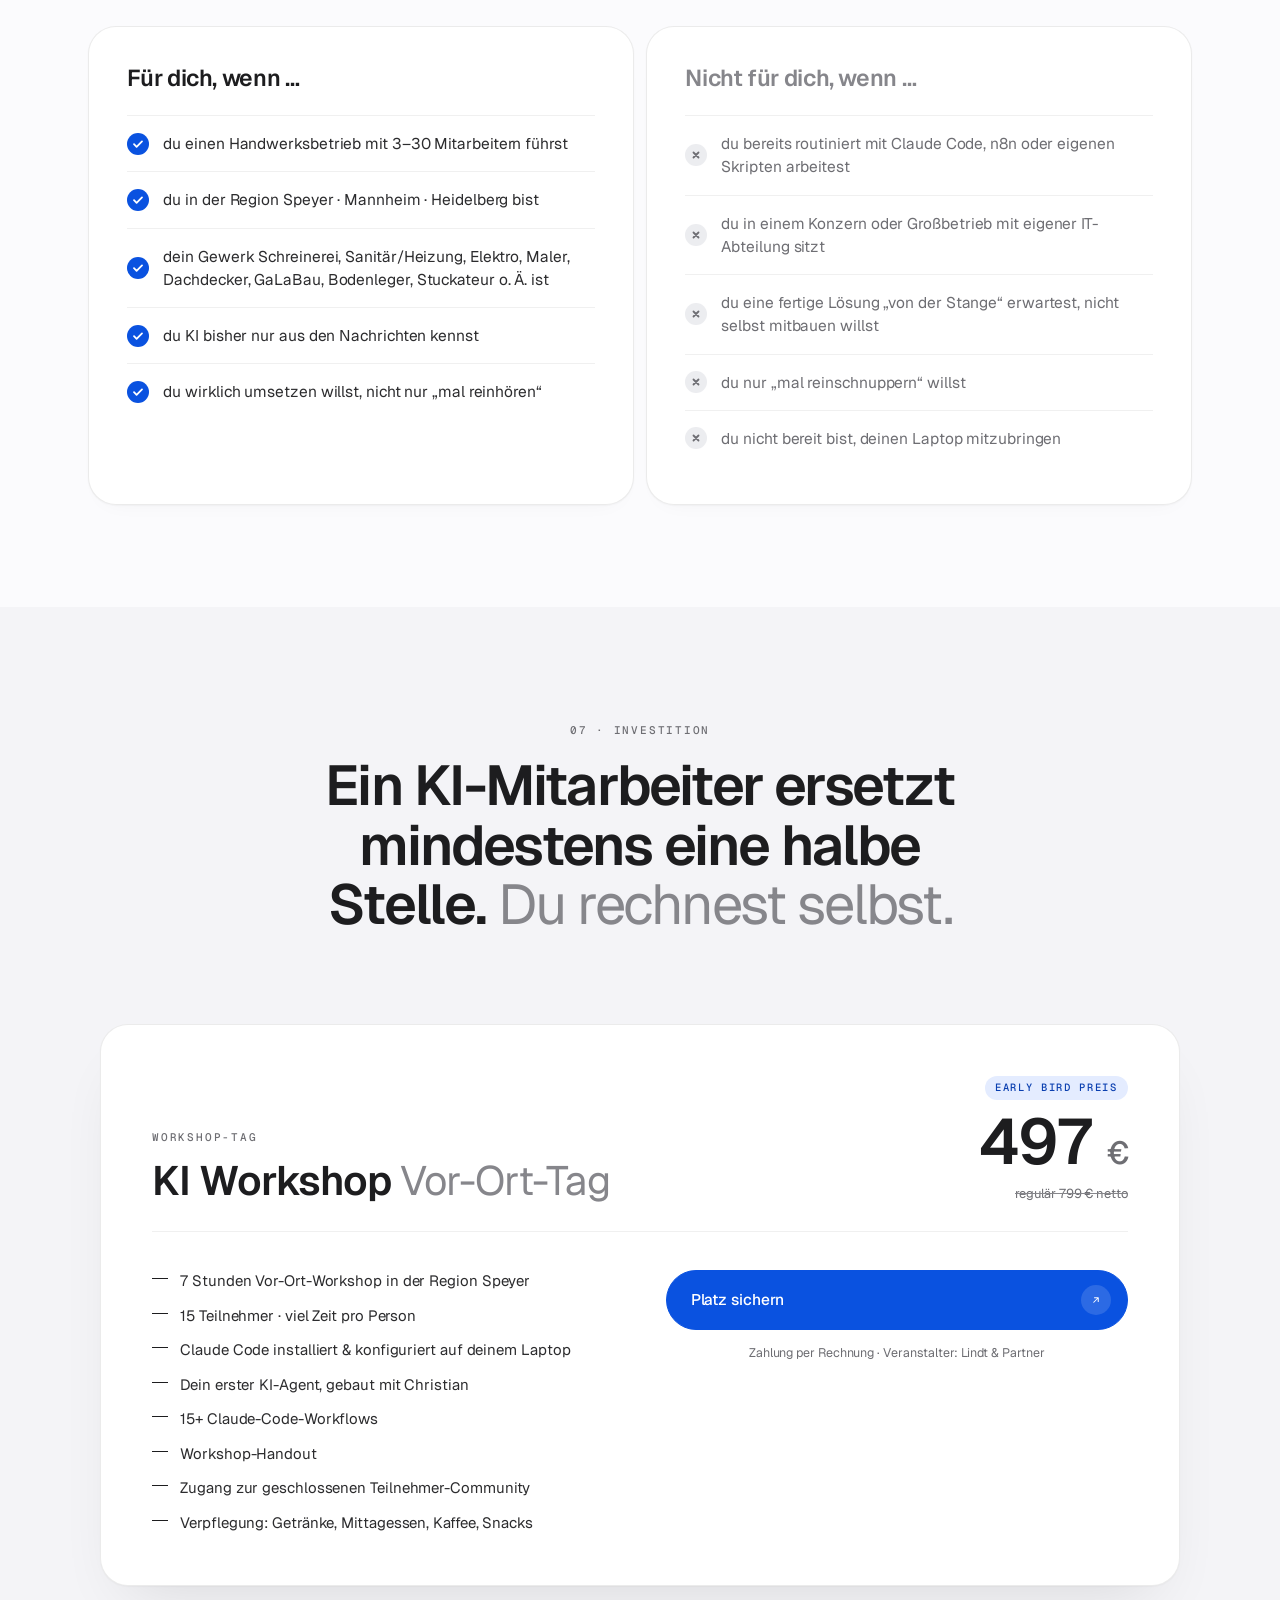
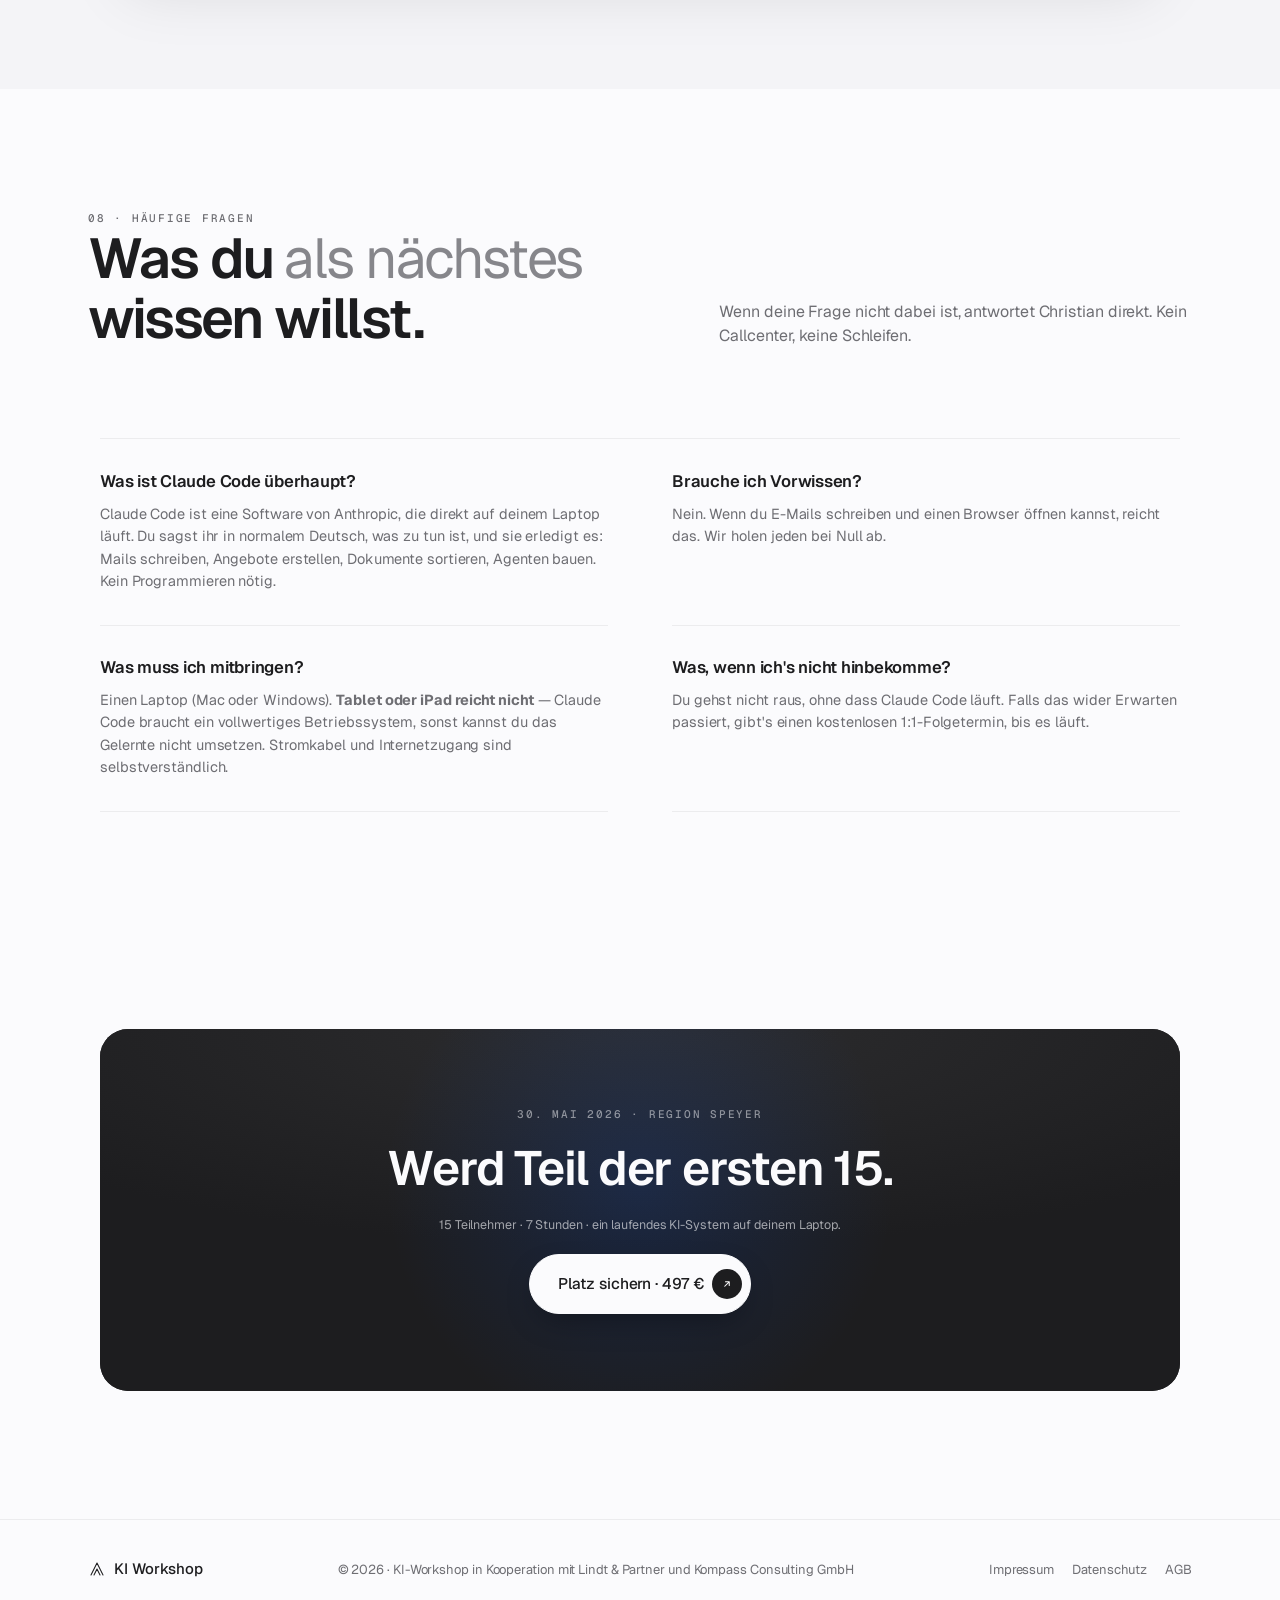
==== commit 2bda8184: "Problem-Bridge auf KI generalisiert, Moritz-Bio angeglichen, Favicon - "Genau das macht Claude Code"" ====
--- a/index.html
+++ b/index.html
@@ -10,6 +10,7 @@
     />
     <meta name="theme-color" content="#FBFBFD" />
     <link rel="canonical" href="https://claude-workshop.de/" />
+    <link rel="icon" type="image/svg+xml" href="/assets/favicon.svg" />
 
     <!-- Open Graph -->
     <meta property="og:type" content="website" />
@@ -210,7 +211,7 @@
           </ol>
 
           <p class="problem__bridge">
-            Genau das macht Claude Code. <em>Auf deinem Laptop. Ohne Programmieren.</em>
+            Genau das nimmt dir KI ab. <em>Auf deinem Laptop. Ohne Programmieren.</em>
           </p>
         </div>
       </section>
@@ -416,8 +417,8 @@
                 <h3 class="host__name">Moritz Kompaß</h3>
                 <p class="host__bio">
                   Geschäftsführer der Kompass Consulting GmbH, KI-Agentur aus Graz, Österreich.
-                  Extra für den Workshop nach Speyer angereist. Spezialisiert auf Claude Code,
-                  KI-Workflows und KI-Marketing.
+                  Baut seit Monaten Claude-Code-Workflows und KI-Agenten für Mittelständler.
+                  Reist extra für den Workshop nach Speyer und bringt dir Claude Code bei.
                 </p>
               </div>
             </article>
--- a/styles.css
+++ b/styles.css
@@ -1,5 +1,5 @@
 /* ============================================================
-   Claude Workshop — Apple-tier monochrome
+   KI Workshop — Apple-tier monochrome
    No accent color. Hierarchy by weight, size, and tone.
    ============================================================ */
 
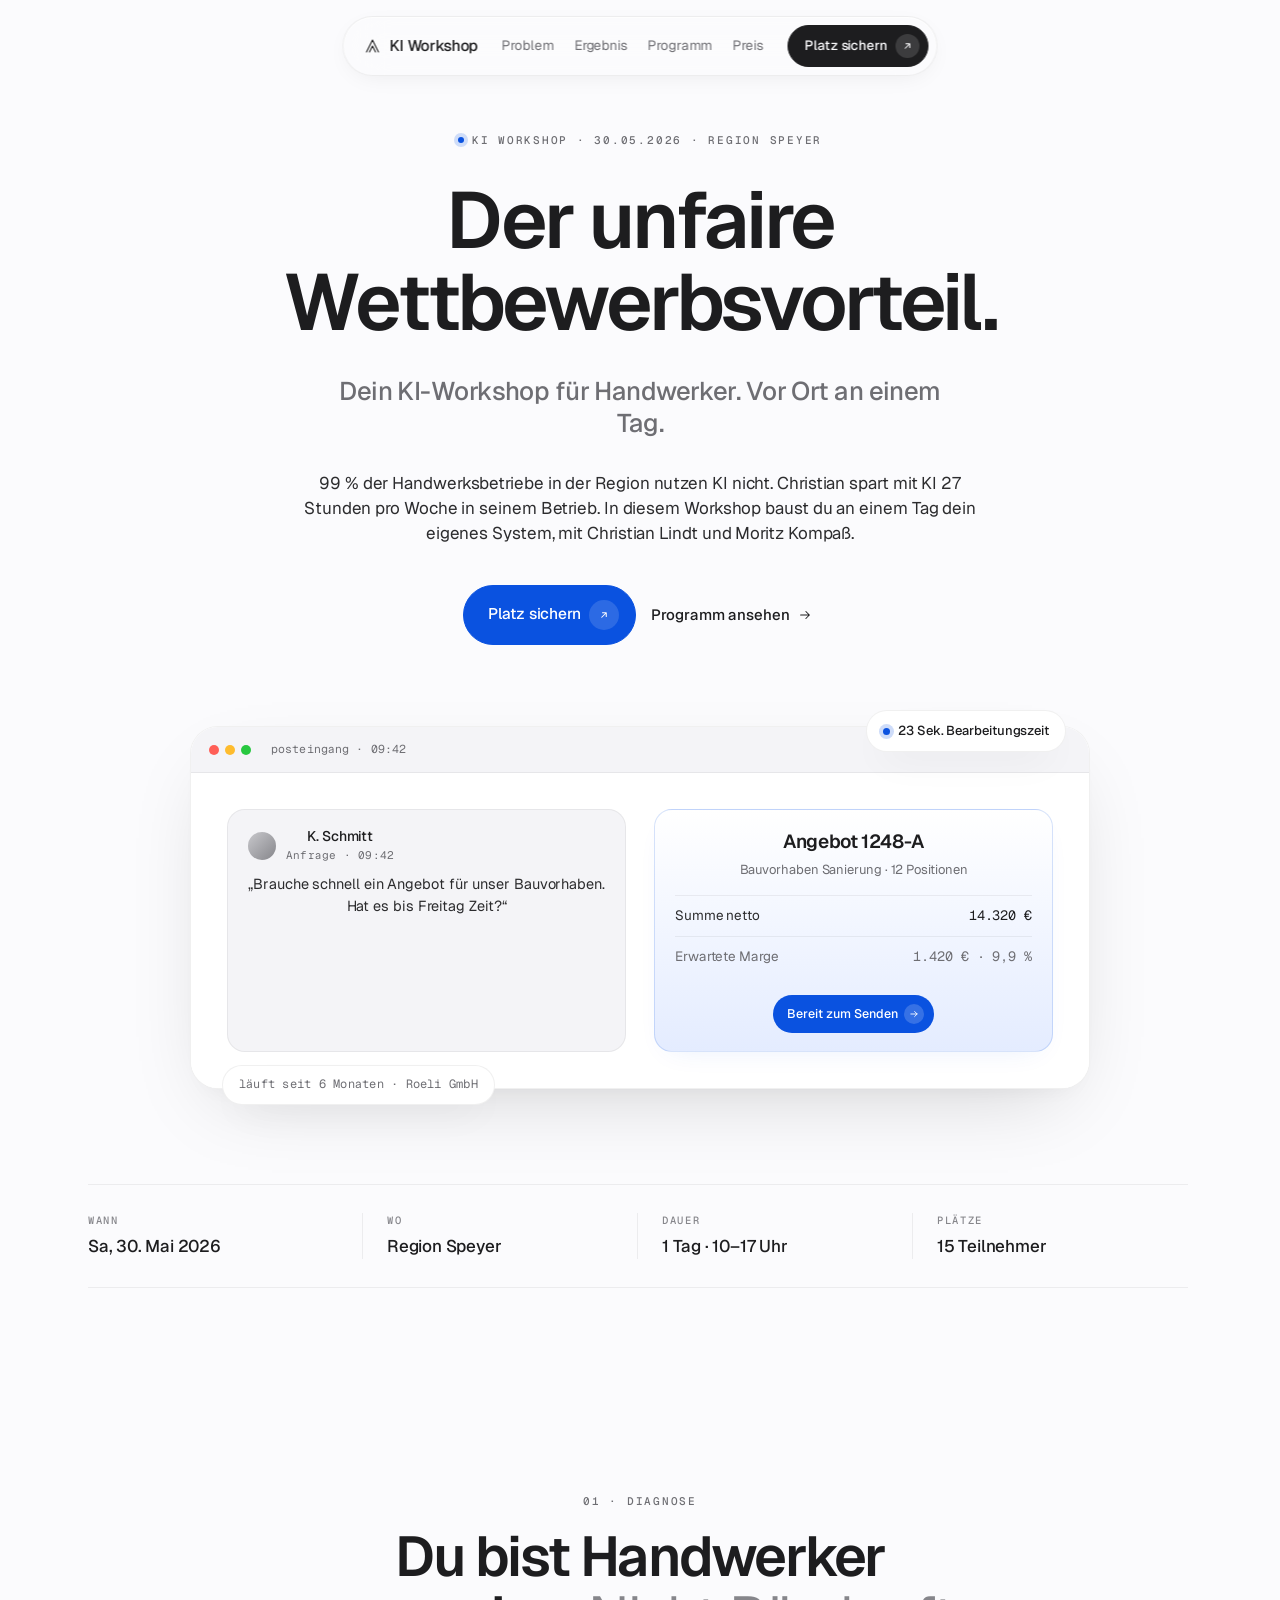
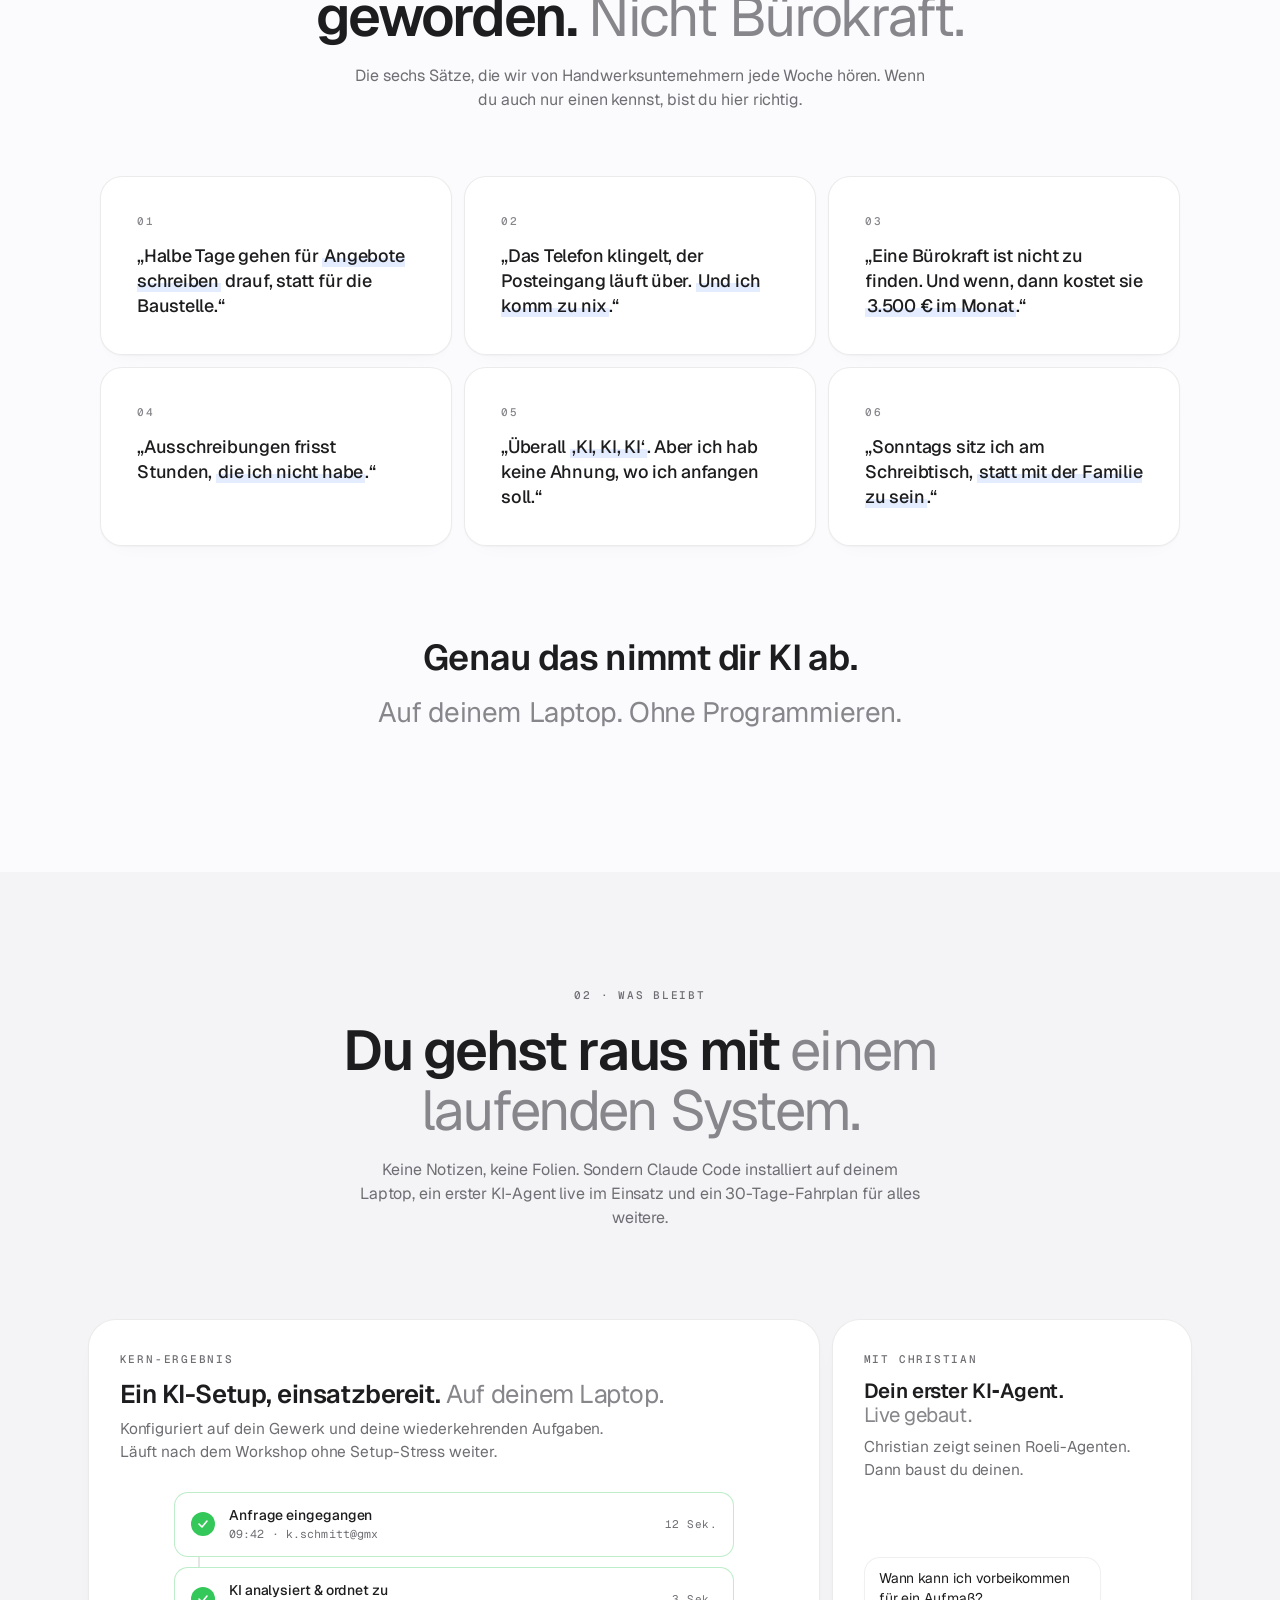
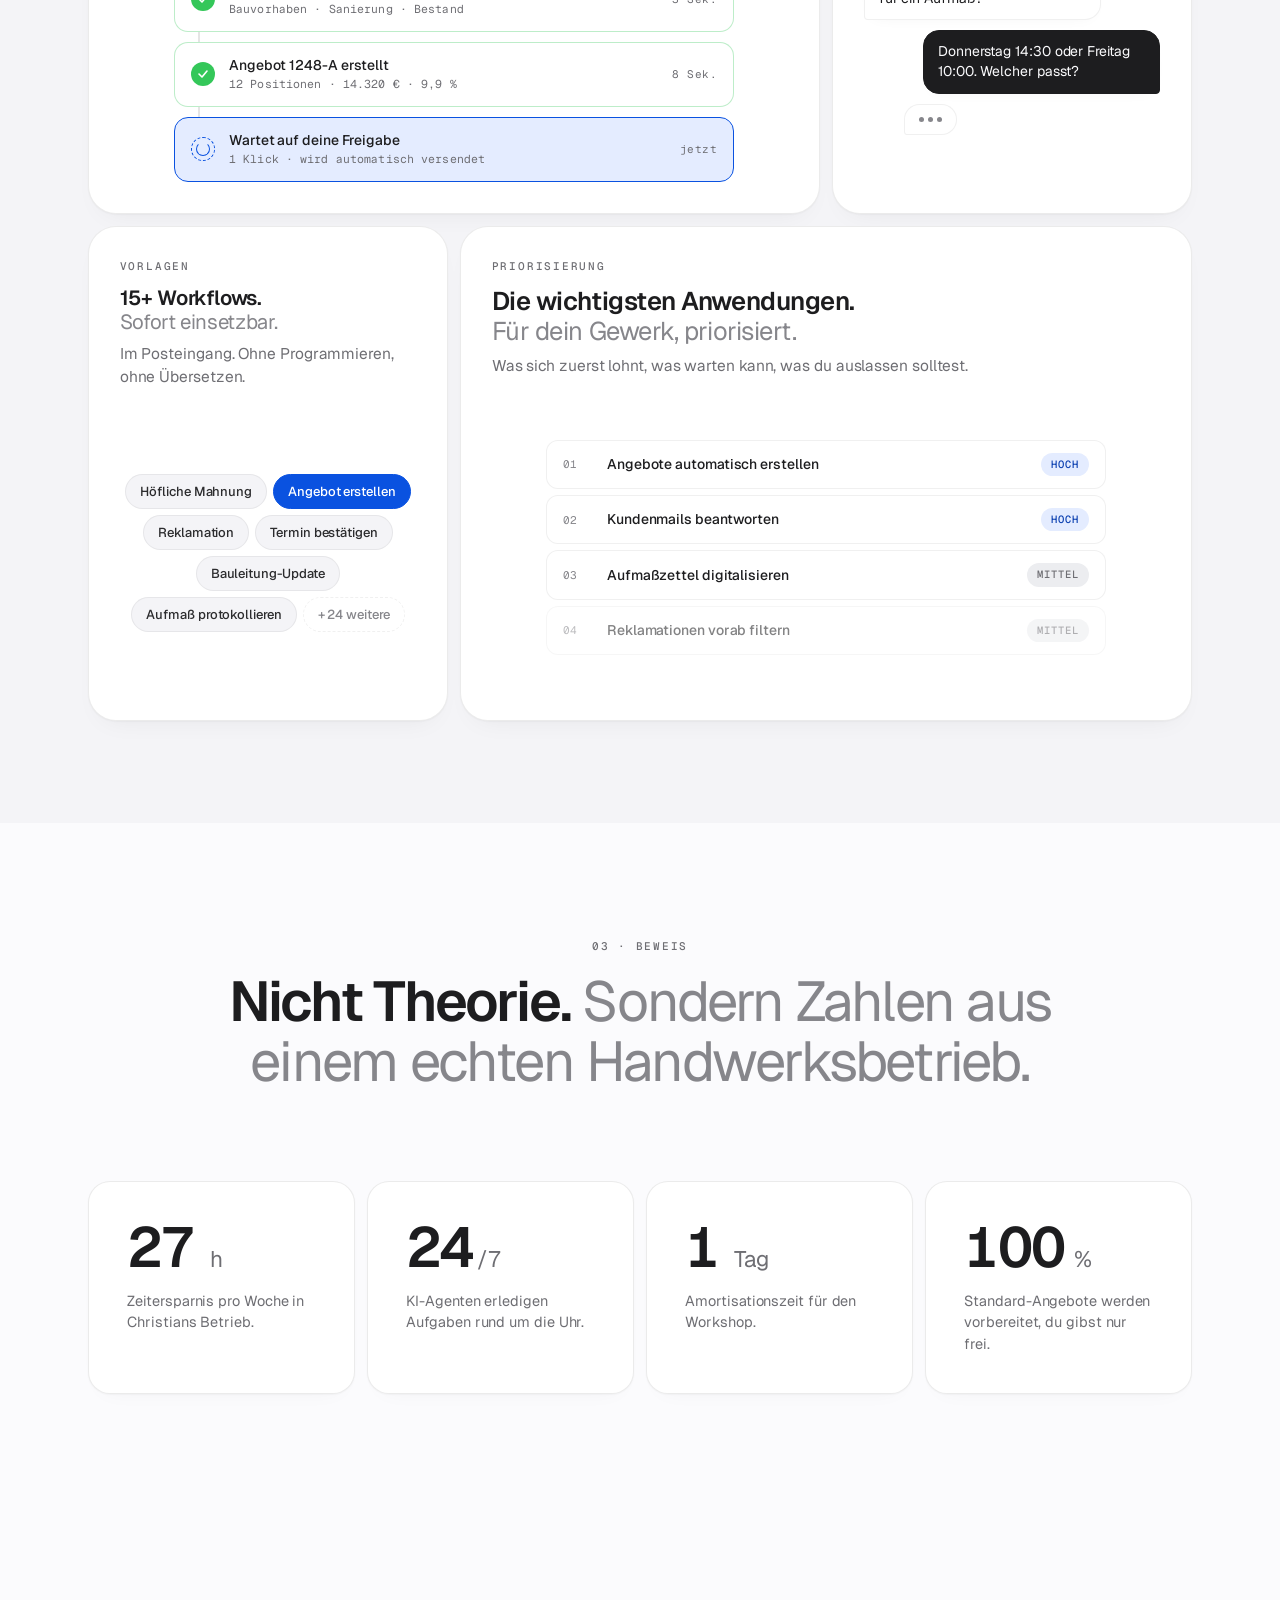
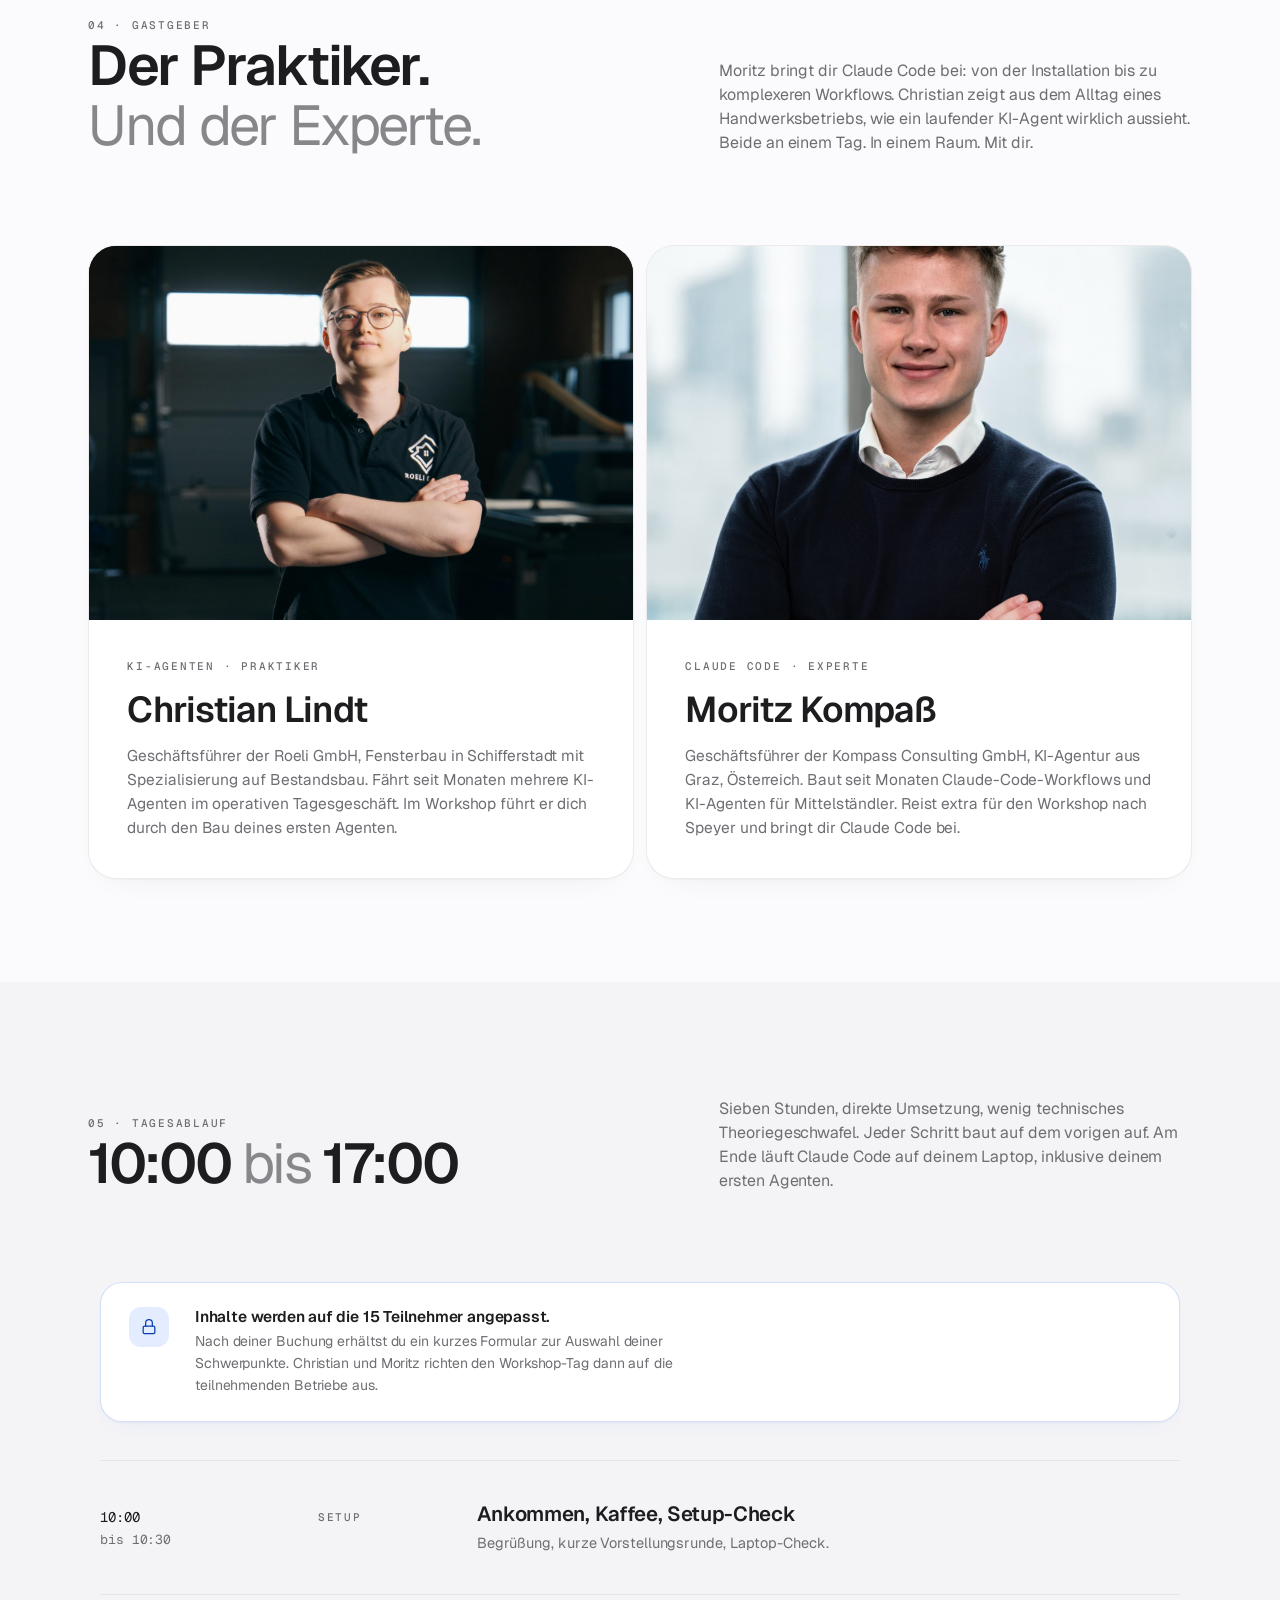
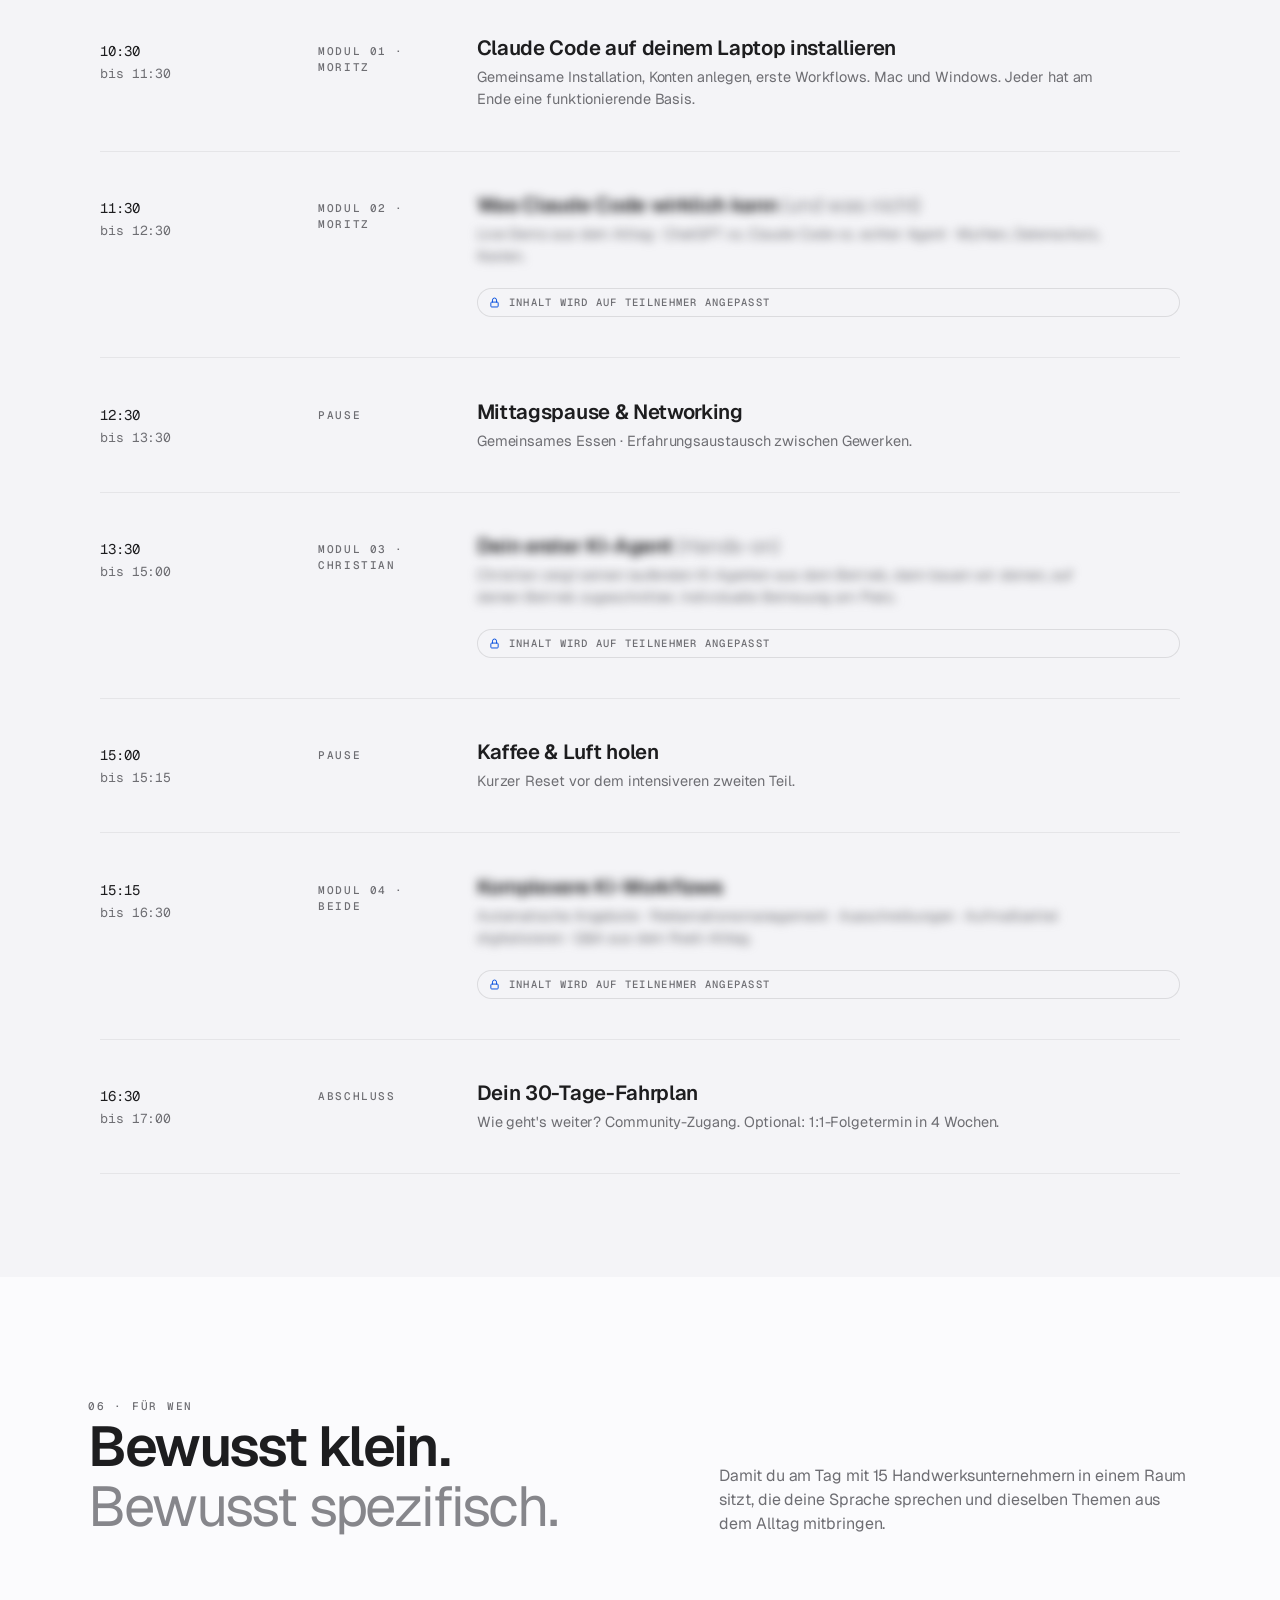
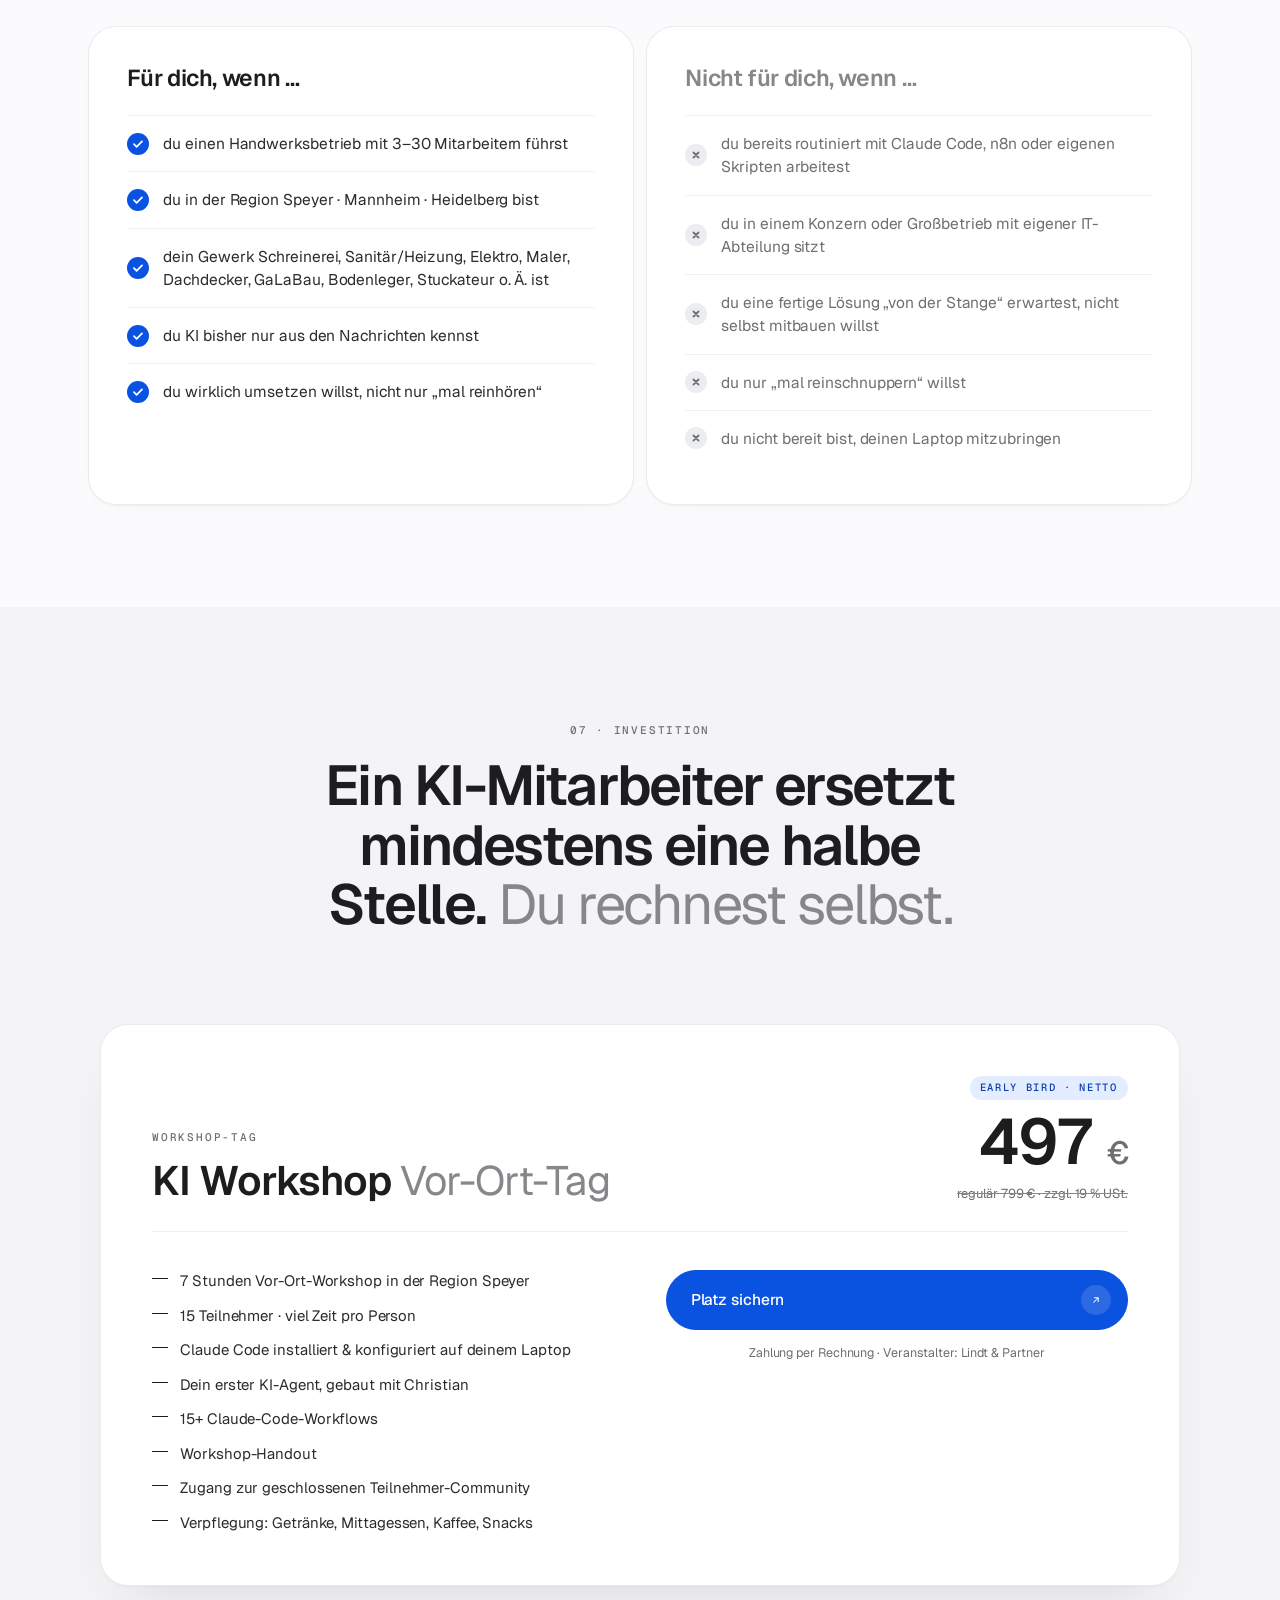
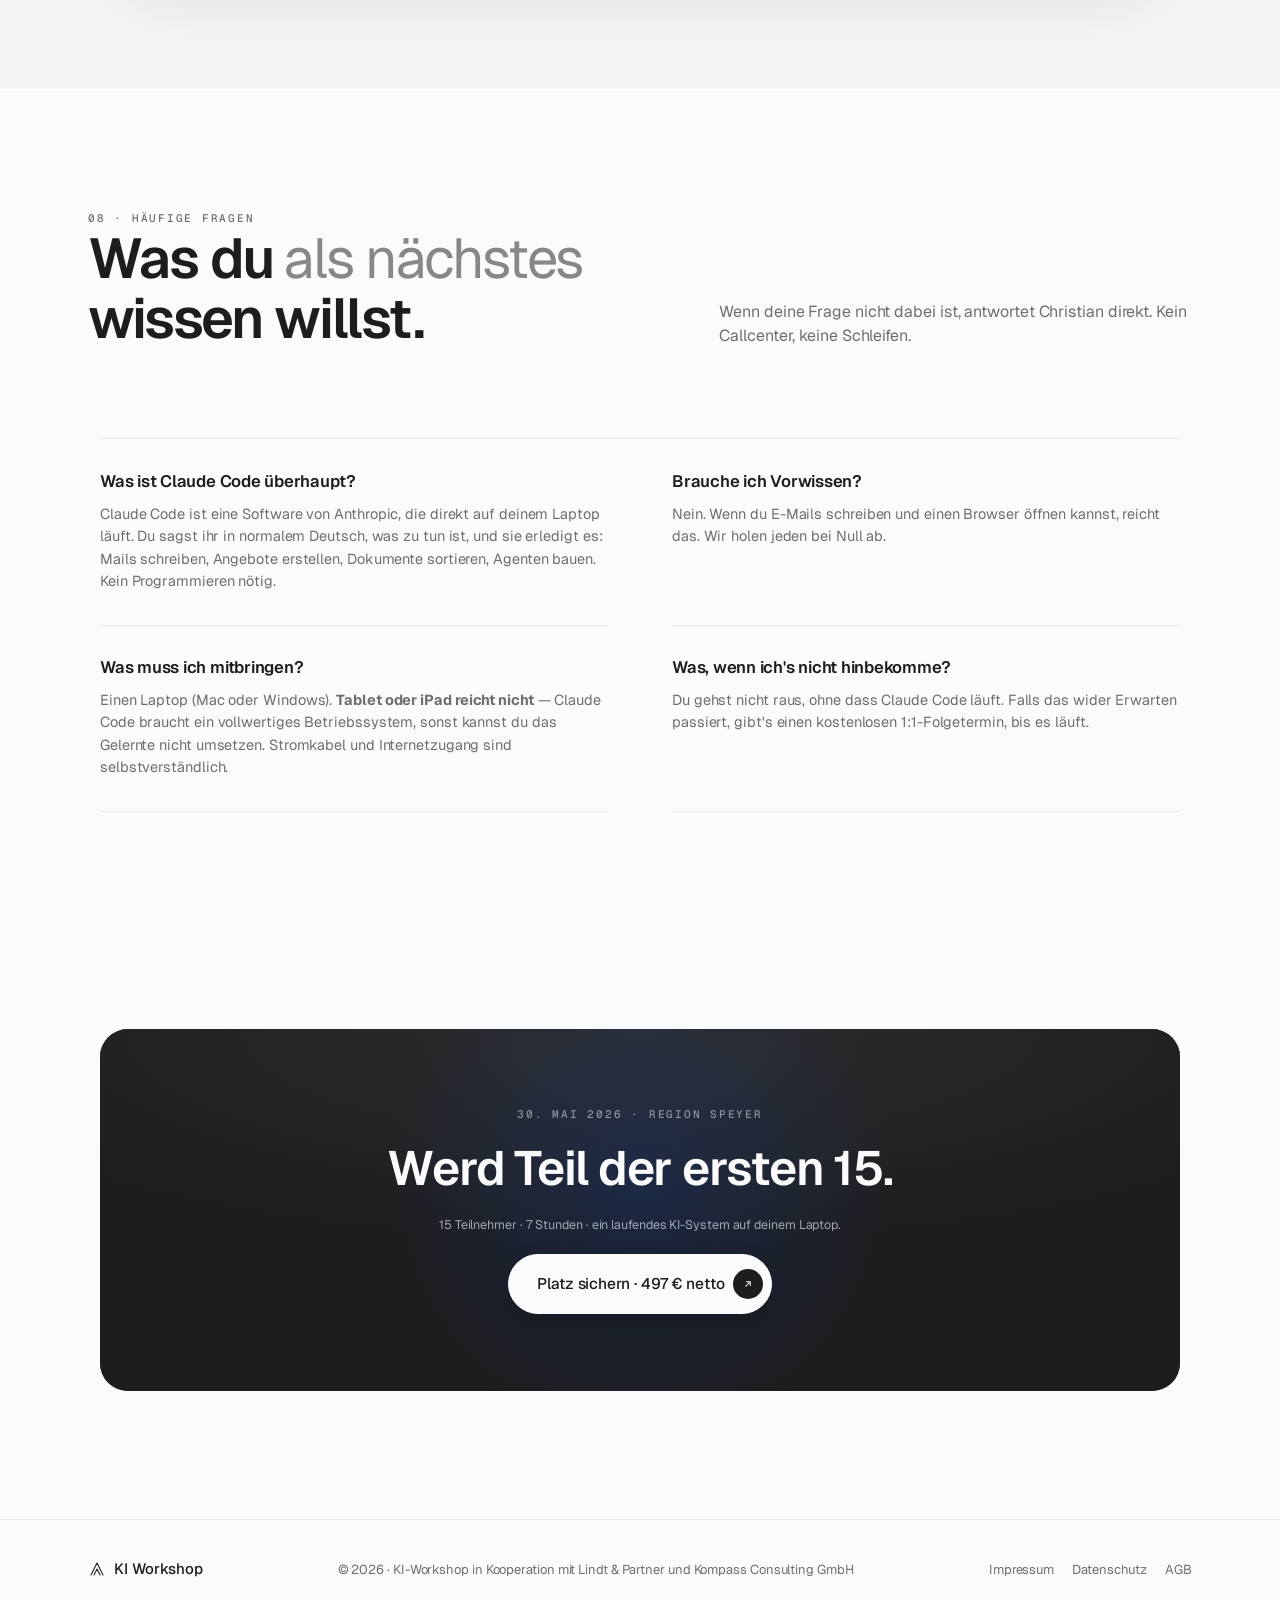
==== commit d764c1d2: "Preise klar als netto ausgezeichnet, USt-Section im Impressum entfernt - Price-Card: "Early Bird · n" ====
--- a/index.html
+++ b/index.html
@@ -598,9 +598,9 @@
                   <h3 class="price__name">KI Workshop <em>Vor-Ort-Tag</em></h3>
                 </div>
                 <div class="price__amount">
-                  <span class="price__earlybird">Early Bird Preis</span>
+                  <span class="price__earlybird">Early Bird · netto</span>
                   <p class="price__num">497&thinsp;<small>€</small></p>
-                  <span class="price__reg">regulär 799&thinsp;€ netto</span>
+                  <span class="price__reg">regulär 799&thinsp;€ · zzgl. 19&thinsp;% USt.</span>
                 </div>
               </div>
 
@@ -681,7 +681,7 @@
               </h2>
               <p class="cta__note cta__note--lead">15 Teilnehmer · 7 Stunden · ein laufendes KI-System auf deinem Laptop.</p>
               <a href="/buchung" class="btn btn--pill btn--lg btn--solid">
-                <span>Platz sichern · 497 €</span>
+                <span>Platz sichern · 497 € netto</span>
                 <span class="btn__icon" aria-hidden="true">
                   <svg viewBox="0 0 16 16" fill="none"><path d="M5 11l6-6M6 5h5v5" stroke="currentColor" stroke-width="1.4" stroke-linecap="round" stroke-linejoin="round"/></svg>
                 </span>
@@ -703,8 +703,8 @@
         <p class="footer__copy">© 2026 · KI-Workshop in Kooperation mit Lindt &amp; Partner und Kompass Consulting GmbH</p>
         <nav class="footer__links" aria-label="Rechtliches">
           <a href="/impressum">Impressum</a>
-          <a href="#">Datenschutz</a>
-          <a href="#">AGB</a>
+          <a href="/datenschutz">Datenschutz</a>
+          <a href="/agb">AGB</a>
         </nav>
       </div>
     </footer>
